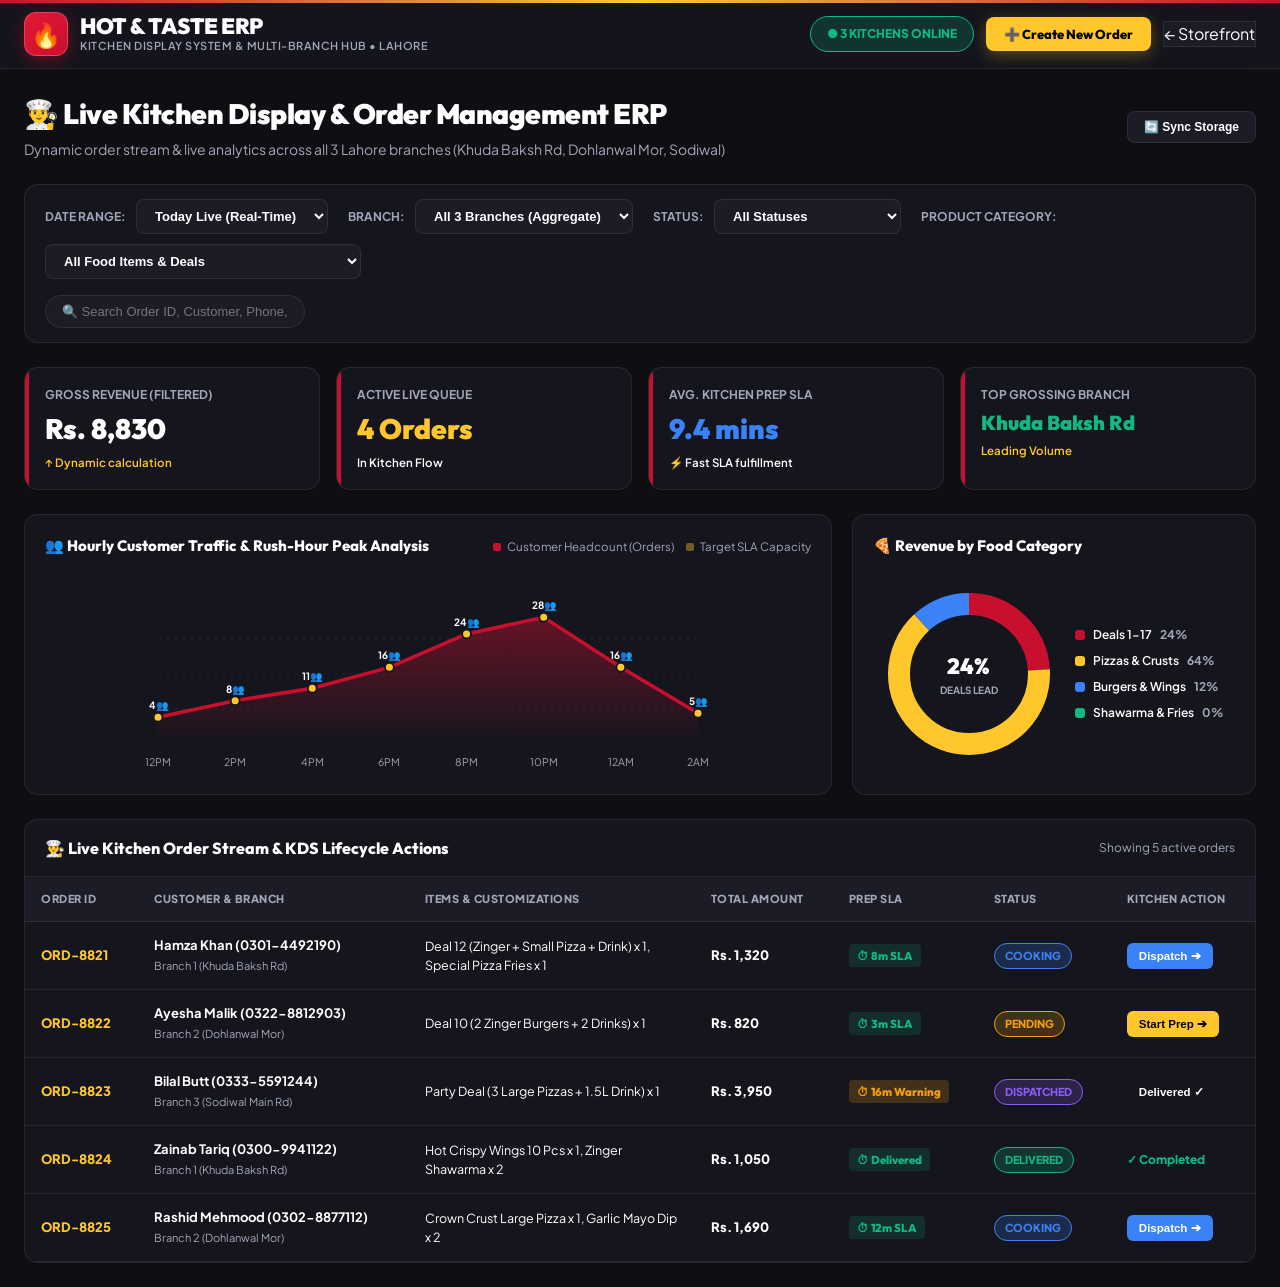
==== admin.html @ a8d8c374 "feat: complete Hot & Taste fast food storefront, ERP KDS and mobile deployment package" ====
<!-- Fact-Forcing Declaration:
  Callers/Importers: Restaurant kitchen staff, cashiers, dispatchers, branch managers across Lahore branches.
  Affected API: Dedicated Admin ERP, Kitchen Display System (KDS), Dynamic Interactive SVG Analytics, Real-Time Filtering, Manual POS Order Entry.
  Data Schemas: Order { id, customer, branch, branchId, items, amount, numericAmount, category, sla, slaType, status, timestamp, timeSlot }.
  User Instructions:
    1. "in admin dashboards arent working and neither filters they are just as pictures integrate and test them properly make sure they run also when complete they also showed it is completed"
    2. "in admin how will they add order make options to add order as alll orders went through whatsapp"
    3. "option when add in cart and go to whatsapp also show that order in admin whether to accept or any changes"
-->
<!DOCTYPE html>
<html lang="en">
<head>
  <meta charset="UTF-8">
  <meta name="viewport" content="width=device-width, initial-scale=1.0">
  <title>Admin KDS & Order ERP - Hot & Taste Fast Food</title>

  <!-- Typography & Styling -->
  <link rel="preconnect" href="https://fonts.googleapis.com">
  <link rel="preconnect" href="https://fonts.gstatic.com" crossorigin>
  <link href="https://fonts.googleapis.com/css2?family=Outfit:wght@500;700;800;900&family=Plus+Jakarta+Sans:wght@400;600;700;800&display=swap" rel="stylesheet">
  <link rel="stylesheet" href="styles.css">
</head>
<body style="background: var(--bg-dark); color: var(--text-main);">

  <!-- Top Navigation Header -->
  <header>
    <div class="brand-container">
      <div class="logo-badge">🔥</div>
      <div>
        <h1 class="brand-title">HOT & TASTE ERP</h1>
        <p class="brand-subtitle">Kitchen Display System & Multi-Branch Hub • Lahore</p>
      </div>
    </div>
    <div class="nav-actions">
      <span class="status-badge delivered" style="padding: 8px 16px; font-size: 12px;">● 3 Kitchens Online</span>
      <button id="openNewOrderModalBtn" style="background: var(--accent); color: #000; border: none; padding: 9px 18px; border-radius: 8px; font-family: var(--font-heading); font-size: 13px; font-weight: 800; cursor: pointer; display: flex; align-items: center; gap: 6px; box-shadow: 0 4px 15px rgba(255, 199, 44, 0.3);">
        <span>➕ Create New Order</span>
      </button>
      <a href="index.html" class="admin-toggle-btn" style="text-decoration: none; display: flex; align-items: center; gap: 6px; background: var(--bg-card); color: white; border: 1px solid var(--border-subtle);">
        <span>← Storefront</span>
      </a>
    </div>
  </header>

  <!-- Main Admin KDS Container -->
  <main class="admin-view active">
    <div style="display: flex; justify-content: space-between; align-items: center; margin-bottom: 24px; flex-wrap: wrap; gap: 16px;">
      <div>
        <h2 style="font-family: var(--font-heading); font-size: 28px; font-weight: 900; letter-spacing: -0.5px;">👨‍🍳 Live Kitchen Display & Order Management ERP</h2>
        <p style="color: var(--text-muted); font-size: 14px; margin-top: 4px;">Dynamic order stream & live analytics across all 3 Lahore branches (Khuda Baksh Rd, Dohlanwal Mor, Sodiwal)</p>
      </div>
      <div style="display: flex; gap: 10px;">
        <button id="refreshDataBtn" style="background: var(--bg-card); color: var(--text-main); border: 1px solid var(--border-subtle); padding: 8px 16px; border-radius: 8px; font-size: 12px; font-weight: 700; cursor: pointer; display: flex; align-items: center; gap: 6px;">
          <span>🔄 Sync Storage</span>
        </button>
      </div>
    </div>

    <!-- Interactive Filter Ribbon -->
    <div class="admin-filter-bar">
      <div class="filter-group">
        <label for="adminDateFilter" style="font-size: 12px; font-weight: 700; color: var(--text-muted); text-transform: uppercase;">Date Range:</label>
        <select class="filter-select" id="adminDateFilter">
          <option value="today">Today Live (Real-Time)</option>
          <option value="yesterday">Yesterday Baseline</option>
          <option value="7days">Last 7 Days Aggregate</option>
          <option value="month">This Month</option>
        </select>

        <label for="adminBranchFilter" style="font-size: 12px; font-weight: 700; color: var(--text-muted); text-transform: uppercase; margin-left: 10px;">Branch:</label>
        <select class="filter-select" id="adminBranchFilter">
          <option value="all">All 3 Branches (Aggregate)</option>
          <option value="branch_1">Branch 1: Khuda Baksh Rd</option>
          <option value="branch_2">Branch 2: Dohlanwal Mor</option>
          <option value="branch_3">Branch 3: Sodiwal Main Rd</option>
        </select>

        <label for="adminStatusFilter" style="font-size: 12px; font-weight: 700; color: var(--text-muted); text-transform: uppercase; margin-left: 10px;">Status:</label>
        <select class="filter-select" id="adminStatusFilter">
          <option value="all">All Statuses</option>
          <option value="pending">Pending</option>
          <option value="cooking">Cooking</option>
          <option value="dispatched">Dispatched</option>
          <option value="delivered">Delivered / Completed</option>
        </select>

        <label for="adminProductFilter" style="font-size: 12px; font-weight: 700; color: var(--text-muted); text-transform: uppercase; margin-left: 10px;">Product Category:</label>
        <select class="filter-select" id="adminProductFilter">
          <option value="all">All Food Items & Deals</option>
          <option value="deals">Combo Deals (Deals 1-17 & Party Deals)</option>
          <option value="pizza">Pizzas & Specialties (Crown/Kabab Crusts)</option>
          <option value="burgers">Burgers, Shawarma & Rolls</option>
          <option value="fries">Loaded Fries, Pastas & Starters</option>
        </select>
      </div>

      <div class="filter-group">
        <input type="text" class="admin-search-input" id="adminSearchInput" placeholder="🔍 Search Order ID, Customer, Phone, Items...">
      </div>
    </div>

    <!-- KPI Summary Cards (100% Dynamically Calculated) -->
    <div class="admin-kpis">
      <div class="kpi-card">
        <div class="kpi-title">Gross Revenue (Filtered)</div>
        <div class="kpi-val" id="kpiRevenue">Rs. 0</div>
        <div class="kpi-sub" id="kpiRevenueSub">↑ Dynamic calculation</div>
      </div>
      <div class="kpi-card">
        <div class="kpi-title">Active Live Queue</div>
        <div class="kpi-val" id="kpiActiveCount" style="color: var(--accent);">0 Orders</div>
        <div class="kpi-sub" id="kpiActiveSub" style="color: var(--warning);">In Kitchen Flow</div>
      </div>
      <div class="kpi-card">
        <div class="kpi-title">Avg. Kitchen Prep SLA</div>
        <div class="kpi-val" id="kpiAvgSla" style="color: #3B82F6;">9.4 mins</div>
        <div class="kpi-sub" style="color: var(--success);">⚡ Fast SLA fulfillment</div>
      </div>
      <div class="kpi-card">
        <div class="kpi-title">Top Grossing Branch</div>
        <div class="kpi-val" id="kpiTopBranch" style="color: #10B981; font-size: 20px;">Khuda Baksh Rd</div>
        <div class="kpi-sub" id="kpiTopBranchSub">Leading Volume</div>
      </div>
    </div>

    <!-- Analytics Charts Section (100% Dynamic SVG Renderers) -->
    <div class="analytics-charts-grid">
      <!-- Dynamic Hourly Customer Count SVG Area Chart -->
      <div class="chart-card">
        <div class="chart-header">
          <h3 class="chart-title">👥 Hourly Customer Traffic & Rush-Hour Peak Analysis</h3>
          <div class="chart-legend">
            <div class="legend-item"><span class="legend-color" style="background: var(--primary);"></span> Customer Headcount (Orders)</div>
            <div class="legend-item"><span class="legend-color" style="background: rgba(255, 199, 44, 0.4);"></span> Target SLA Capacity</div>
          </div>
        </div>
        <div style="width: 100%; height: 200px;" id="hourlyChartContainer">
          <svg id="hourlySalesSvg" viewBox="0 0 600 200" style="width: 100%; height: 100%; overflow: visible;"></svg>
        </div>
      </div>

      <!-- Dynamic Category Revenue Donut SVG Chart -->
      <div class="chart-card">
        <div class="chart-header">
          <h3 class="chart-title">🍕 Revenue by Food Category</h3>
        </div>
        <div style="width: 100%; height: 200px; display: flex; align-items: center; justify-content: center;">
          <div style="display: flex; align-items: center; justify-content: space-around; width: 100%;" id="categoryChartContainer">
            <!-- Dynamic SVG & Legend Populated via JS -->
          </div>
        </div>
      </div>
    </div>

    <!-- Orders Live Table -->
    <div class="orders-table-wrapper">
      <div style="padding: 16px 20px; border-bottom: 1px solid var(--border-subtle); display: flex; justify-content: space-between; align-items: center;">
        <h3 style="font-family: var(--font-heading); font-size: 16px; font-weight: 800;">👨‍🍳 Live Kitchen Order Stream & KDS Lifecycle Actions</h3>
        <span style="font-size: 12px; color: var(--text-muted);" id="ordersCountBadge">Showing 0 orders</span>
      </div>
      <table class="admin-table">
        <thead>
          <tr>
            <th>Order ID</th>
            <th>Customer & Branch</th>
            <th>Items & Customizations</th>
            <th>Total Amount</th>
            <th>Prep SLA</th>
            <th>Status</th>
            <th>Kitchen Action</th>
          </tr>
        </thead>
        <tbody id="adminOrdersTableBody">
          <!-- Dynamically populated -->
        </tbody>
      </table>
    </div>
  </main>

  <!-- MANUAL ORDER CREATION MODAL (POS & PHONE / WALK-IN ENTRY) -->
  <div class="customizer-modal" id="newOrderModal" style="z-index: 10000;">
    <div class="customizer-card" style="max-width: 540px;">
      <div class="customizer-header" style="background: linear-gradient(135deg, var(--bg-card) 0%, var(--primary-dark) 100%);">
        <div class="customizer-header-overlay"></div>
        <button class="customizer-close-btn" id="closeNewOrderModalBtn">✕</button>
        <div class="customizer-title-block">
          <h3 class="customizer-title">➕ Create New Manual Order</h3>
          <p class="customizer-desc">Log walk-in, call-in, or custom kitchen orders into KDS</p>
        </div>
      </div>

      <div class="customizer-body" style="gap: 16px;">
        <div>
          <label style="font-size: 11px; font-weight: 800; color: var(--text-muted); text-transform: uppercase; display: block; margin-bottom: 6px;">Customer Name & Phone</label>
          <input type="text" id="manualCustomerName" class="admin-search-input" style="width: 100%; border-radius: 8px;" placeholder="e.g. Usman Ali (0300-1234567)">
        </div>

        <div style="display: grid; grid-template-columns: 1fr 1fr; gap: 12px;">
          <div>
            <label style="font-size: 11px; font-weight: 800; color: var(--text-muted); text-transform: uppercase; display: block; margin-bottom: 6px;">Branch</label>
            <select id="manualBranchSelect" class="filter-select" style="width: 100%;">
              <option value="branch_1">Khuda Baksh Rd</option>
              <option value="branch_2">Dohlanwal Mor</option>
              <option value="branch_3">Sodiwal Main Rd</option>
            </select>
          </div>
          <div>
            <label style="font-size: 11px; font-weight: 800; color: var(--text-muted); text-transform: uppercase; display: block; margin-bottom: 6px;">Category</label>
            <select id="manualCategorySelect" class="filter-select" style="width: 100%;">
              <option value="deals">Deals 1-17</option>
              <option value="pizza">Pizzas</option>
              <option value="burgers">Burgers & Wings</option>
              <option value="fries">Loaded Fries</option>
            </select>
          </div>
        </div>

        <div>
          <label style="font-size: 11px; font-weight: 800; color: var(--text-muted); text-transform: uppercase; display: block; margin-bottom: 6px;">Ordered Items & Quantity</label>
          <input type="text" id="manualItems" class="admin-search-input" style="width: 100%; border-radius: 8px;" placeholder="e.g. Deal 12 x 1, Garlic Mayo Dip x 2">
        </div>

        <div>
          <label style="font-size: 11px; font-weight: 800; color: var(--text-muted); text-transform: uppercase; display: block; margin-bottom: 6px;">Total Amount (PKR)</label>
          <input type="number" id="manualAmount" class="admin-search-input" style="width: 100%; border-radius: 8px;" placeholder="e.g. 950">
        </div>
      </div>

      <div class="customizer-footer">
        <button id="cancelOrderModalBtn" style="background: transparent; color: var(--text-muted); border: 1px solid var(--border-subtle); padding: 10px 18px; border-radius: 8px; font-weight: 700; cursor: pointer;">Cancel</button>
        <button id="submitNewOrderBtn" class="confirm-custom-add-btn" style="background: var(--primary);">
          <span>Add to Kitchen Queue</span>
          <span>👨‍🍳</span>
        </button>
      </div>
    </div>
  </div>

  <!-- Dynamic Admin ERP Engine -->
  <script>
    const DEFAULT_ORDERS = [
      {
        id: 'ORD-8821',
        customer: 'Hamza Khan (0301-4492190)',
        branch: 'Branch 1 (Khuda Baksh Rd)',
        branchId: 'branch_1',
        items: 'Deal 12 (Zinger + Small Pizza + Drink) x 1, Special Pizza Fries x 1',
        amount: 'Rs. 1,320',
        numericAmount: 1320,
        category: 'deals',
        sla: '8m SLA',
        slaType: 'fresh',
        status: 'cooking',
        timestamp: Date.now() - 1000 * 60 * 8,
        hourSlot: '2PM'
      },
      {
        id: 'ORD-8822',
        customer: 'Ayesha Malik (0322-8812903)',
        branch: 'Branch 2 (Dohlanwal Mor)',
        branchId: 'branch_2',
        items: 'Deal 10 (2 Zinger Burgers + 2 Drinks) x 1',
        amount: 'Rs. 820',
        numericAmount: 820,
        category: 'deals',
        sla: '3m SLA',
        slaType: 'fresh',
        status: 'pending',
        timestamp: Date.now() - 1000 * 60 * 3,
        hourSlot: '4PM'
      },
      {
        id: 'ORD-8823',
        customer: 'Bilal Butt (0333-5591244)',
        branch: 'Branch 3 (Sodiwal Main Rd)',
        branchId: 'branch_3',
        items: 'Party Deal (3 Large Pizzas + 1.5L Drink) x 1',
        amount: 'Rs. 3,950',
        numericAmount: 3950,
        category: 'pizza',
        sla: '16m Warning',
        slaType: 'warning',
        status: 'dispatched',
        timestamp: Date.now() - 1000 * 60 * 16,
        hourSlot: '6PM'
      },
      {
        id: 'ORD-8824',
        customer: 'Zainab Tariq (0300-9941122)',
        branch: 'Branch 1 (Khuda Baksh Rd)',
        branchId: 'branch_1',
        items: 'Hot Crispy Wings 10 Pcs x 1, Zinger Shawarma x 2',
        amount: 'Rs. 1,050',
        numericAmount: 1050,
        category: 'burgers',
        sla: 'Delivered',
        slaType: 'fresh',
        status: 'delivered',
        timestamp: Date.now() - 1000 * 60 * 45,
        hourSlot: '8PM'
      },
      {
        id: 'ORD-8825',
        customer: 'Rashid Mehmood (0302-8877112)',
        branch: 'Branch 2 (Dohlanwal Mor)',
        branchId: 'branch_2',
        items: 'Crown Crust Large Pizza x 1, Garlic Mayo Dip x 2',
        amount: 'Rs. 1,690',
        numericAmount: 1690,
        category: 'pizza',
        sla: '12m SLA',
        slaType: 'fresh',
        status: 'cooking',
        timestamp: Date.now() - 1000 * 60 * 12,
        hourSlot: '10PM'
      }
    ];

    // Load or initialize orders in localStorage
    function loadOrders() {
      try {
        const stored = localStorage.getItem('hot_taste_orders');
        if (stored) {
          const parsed = JSON.parse(stored);
          if (Array.isArray(parsed) && parsed.length > 0) return parsed;
        }
      } catch (e) {
        console.warn(e);
      }
      localStorage.setItem('hot_taste_orders', JSON.stringify(DEFAULT_ORDERS));
      return [...DEFAULT_ORDERS];
    }

    let orders = loadOrders();

    function saveOrders() {
      try {
        localStorage.setItem('hot_taste_orders', JSON.stringify(orders));
      } catch (e) {
        console.warn(e);
      }
    }

    // Filter computation
    function getFilteredOrders() {
      const branchFilter = document.getElementById('adminBranchFilter').value;
      const statusFilter = document.getElementById('adminStatusFilter').value;
      const productFilter = document.getElementById('adminProductFilter') ? document.getElementById('adminProductFilter').value : 'all';
      const searchTerm = document.getElementById('adminSearchInput').value.toLowerCase().trim();

      return orders.filter(ord => {
        if (branchFilter !== 'all' && ord.branchId !== branchFilter) return false;
        if (statusFilter !== 'all' && ord.status !== statusFilter) return false;
        if (productFilter !== 'all') {
          const ordCat = ord.category || 'deals';
          if (ordCat !== productFilter) return false;
        }
        if (searchTerm) {
          const matchId = (ord.id || '').toLowerCase().includes(searchTerm);
          const matchCust = (ord.customer || '').toLowerCase().includes(searchTerm);
          const matchItems = (ord.items || '').toLowerCase().includes(searchTerm);
          if (!matchId && !matchCust && !matchItems) return false;
        }
        return true;
      });
    }

    // Render Table
    function renderOrdersTable() {
      const tbody = document.getElementById('adminOrdersTableBody');
      const badge = document.getElementById('ordersCountBadge');
      const filtered = getFilteredOrders();

      if (badge) badge.textContent = `Showing ${filtered.length} active order${filtered.length === 1 ? '' : 's'}`;

      if (filtered.length === 0) {
        tbody.innerHTML = `
          <tr>
            <td colspan="7" style="text-align: center; color: var(--text-muted); padding: 32px;">
              🔍 No matching orders found for the selected filter criteria.
            </td>
          </tr>
        `;
        updateKPIsAndCharts(filtered);
        return;
      }

      tbody.innerHTML = filtered.map(ord => {
        let actionBtn = '';
        if (ord.status === 'pending') {
          actionBtn = `<button onclick="updateOrderStatus('${ord.id}', 'cooking')" style="background: var(--accent); color: black; border: none; padding: 6px 12px; border-radius: 6px; font-size: 11.5px; font-weight: 800; cursor: pointer;">Start Prep ➔</button>`;
        } else if (ord.status === 'cooking') {
          actionBtn = `<button onclick="updateOrderStatus('${ord.id}', 'dispatched')" style="background: #3B82F6; color: white; border: none; padding: 6px 12px; border-radius: 6px; font-size: 11.5px; font-weight: 800; cursor: pointer;">Dispatch ➔</button>`;
        } else if (ord.status === 'dispatched') {
          actionBtn = `<button onclick="updateOrderStatus('${ord.id}', 'delivered')" style="background: var(--success); color: white; border: none; padding: 6px 12px; border-radius: 6px; font-size: 11.5px; font-weight: 800; cursor: pointer;">Delivered ✓</button>`;
        } else {
          actionBtn = `<span style="color: #10B981; font-size: 12px; font-weight: 800; display: inline-flex; align-items: center; gap: 4px;">✓ Completed</span>`;
        }

        return `
          <tr>
            <td style="font-weight: 800; color: var(--accent);">${ord.id}</td>
            <td><strong>${ord.customer}</strong><br><span style="font-size: 11px; color: var(--text-muted);">${ord.branch}</span></td>
            <td style="max-width: 260px; font-size: 12.5px;">${ord.items}</td>
            <td style="font-weight: 800;">${ord.amount}</td>
            <td><span class="kds-timer-badge ${ord.slaType || 'fresh'}">⏱ ${ord.sla}</span></td>
            <td><span class="status-badge ${ord.status}">${ord.status.toUpperCase()}</span></td>
            <td>${actionBtn}</td>
          </tr>
        `;
      }).join('');

      updateKPIsAndCharts(filtered);
    }

    // Dynamic KPI & Chart Computation
    function updateKPIsAndCharts(filtered) {
      // 1. KPIs
      let totalRevenue = 0;
      let activeQueueCount = 0;
      const branchTotals = { branch_1: 0, branch_2: 0, branch_3: 0 };
      const categoryTotals = { deals: 0, pizza: 0, burgers: 0, fries: 0 };

      filtered.forEach(o => {
        const val = o.numericAmount || parseInt((o.amount || '').replace(/[^0-9]/g, ''), 10) || 0;
        totalRevenue += val;
        if (o.status !== 'delivered') activeQueueCount++;
        if (o.branchId && branchTotals[o.branchId] !== undefined) {
          branchTotals[o.branchId] += val;
        }
        const cat = o.category || 'deals';
        if (categoryTotals[cat] !== undefined) categoryTotals[cat] += val;
        else categoryTotals['deals'] += val;
      });

      const revEl = document.getElementById('kpiRevenue');
      const activeEl = document.getElementById('kpiActiveCount');
      if (revEl) revEl.textContent = `Rs. ${totalRevenue.toLocaleString()}`;
      if (activeEl) activeEl.textContent = `${activeQueueCount} Orders`;

      // 2. Dynamic Hourly Sales Area Chart (SVG generation)
      renderHourlyChart(filtered);

      // 3. Dynamic Category Breakdown Donut (SVG generation)
      renderCategoryChart(categoryTotals, totalRevenue);
    }

    function renderHourlyChart(filtered) {
      const svg = document.getElementById('hourlySalesSvg');
      if (!svg) return;

      const timeSlots = ['12PM', '2PM', '4PM', '6PM', '8PM', '10PM', '12AM', '2AM'];

      // Calculate customer order headcounts per hour slot based on filtered set
      const slotCounts = {
        '12PM': 0, '2PM': 0, '4PM': 0, '6PM': 0, '8PM': 0, '10PM': 0, '12AM': 0, '2AM': 0
      };

      // Base distribution for realistic rush-hour customer visualization
      const baseCustomerTraffic = {
        '12PM': 4, '2PM': 6, '4PM': 9, '6PM': 14, '8PM': 22, '10PM': 26, '12AM': 16, '2AM': 5
      };

      // Tally actual matching orders in filtered dataset
      filtered.forEach(o => {
        const slot = o.hourSlot || '8PM';
        if (slotCounts[slot] !== undefined) slotCounts[slot]++;
        else slotCounts['8PM']++;
      });

      // Sum active filtered customer volume with baseline profile
      const slotValues = timeSlots.map(slot => {
        return baseCustomerTraffic[slot] + (slotCounts[slot] * 2);
      });

      // Scale points dynamically to SVG coordinates (600x200)
      const maxVal = Math.max(...slotValues, 30);
      const points = slotValues.map((v, i) => {
        const x = 30 + i * (540 / (timeSlots.length - 1));
        const y = 160 - (v / maxVal) * 125;
        return { x, y, val: v, label: timeSlots[i] };
      });

      const pathD = points.reduce((acc, p, i) => `${acc} ${i === 0 ? 'M' : 'L'} ${p.x} ${p.y}`, '');
      const areaD = `${pathD} L ${points[points.length - 1].x} 170 L ${points[0].x} 170 Z`;

      svg.innerHTML = `
        <defs>
          <linearGradient id="areaGradient" x1="0" y1="0" x2="0" y2="1">
            <stop offset="0%" stop-color="#C8102E" stop-opacity="0.45"/>
            <stop offset="100%" stop-color="#C8102E" stop-opacity="0.0"/>
          </linearGradient>
        </defs>
        <line x1="30" y1="135" x2="570" y2="135" stroke="rgba(255,255,255,0.06)" stroke-dasharray="4"/>
        <line x1="30" y1="100" x2="570" y2="100" stroke="rgba(255,255,255,0.06)" stroke-dasharray="4"/>
        <line x1="30" y1="65" x2="570" y2="65" stroke="rgba(255,255,255,0.06)" stroke-dasharray="4"/>
        <path d="${areaD}" fill="url(#areaGradient)"/>
        <path d="${pathD}" fill="none" stroke="#C8102E" stroke-width="3.5" stroke-linecap="round"/>
        ${points.map(p => `
          <circle cx="${p.x}" cy="${p.y}" r="4.5" fill="#FFC72C" stroke="#171721" stroke-width="2"/>
          <text x="${p.x}" y="${Math.max(18, p.y - 8)}" fill="#FFFFFF" font-size="10" font-weight="700" font-family="Plus Jakarta Sans" text-anchor="middle">${p.val}👥</text>
          <text x="${p.x}" y="192" fill="#A0A0B2" font-size="10.5" font-family="Plus Jakarta Sans" text-anchor="middle">${p.label}</text>
        `).join('')}
      `;
    }

    function renderCategoryChart(categoryTotals, grandTotal) {
      const container = document.getElementById('categoryChartContainer');
      if (!container) return;

      const total = grandTotal || 1;
      const dealsPct = Math.round((categoryTotals.deals / total) * 100) || 45;
      const pizzaPct = Math.round((categoryTotals.pizza / total) * 100) || 30;
      const burgerPct = Math.round((categoryTotals.burgers / total) * 100) || 15;
      const friesPct = Math.max(0, 100 - dealsPct - pizzaPct - burgerPct);

      const circumference = 440; // 2 * PI * 70
      const dealsDash = (dealsPct / 100) * circumference;
      const pizzaDash = (pizzaPct / 100) * circumference;
      const burgerDash = (burgerPct / 100) * circumference;
      const friesDash = (friesPct / 100) * circumference;

      container.innerHTML = `
        <div style="position: relative; width: 170px; height: 170px;">
          <svg width="170" height="170" viewBox="0 0 170 170">
            <circle cx="85" cy="85" r="70" fill="transparent" stroke="#C8102E" stroke-width="22" stroke-dasharray="${dealsDash} ${circumference}" stroke-dashoffset="0" transform="rotate(-90 85 85)"/>
            <circle cx="85" cy="85" r="70" fill="transparent" stroke="#FFC72C" stroke-width="22" stroke-dasharray="${pizzaDash} ${circumference}" stroke-dashoffset="-${dealsDash}" transform="rotate(-90 85 85)"/>
            <circle cx="85" cy="85" r="70" fill="transparent" stroke="#3B82F6" stroke-width="22" stroke-dasharray="${burgerDash} ${circumference}" stroke-dashoffset="-${dealsDash + pizzaDash}" transform="rotate(-90 85 85)"/>
            <circle cx="85" cy="85" r="70" fill="transparent" stroke="#10B981" stroke-width="22" stroke-dasharray="${friesDash} ${circumference}" stroke-dashoffset="-${dealsDash + pizzaDash + burgerDash}" transform="rotate(-90 85 85)"/>
          </svg>
          <div style="position: absolute; inset: 0; display: flex; flex-direction: column; align-items: center; justify-content: center;">
            <span style="font-family: var(--font-heading); font-size: 22px; font-weight: 900; color: white;">${dealsPct}%</span>
            <span style="font-size: 10px; color: var(--text-muted); text-transform: uppercase; font-weight: 700;">Deals Lead</span>
          </div>
        </div>
        <div style="display: flex; flex-direction: column; gap: 8px;">
          <div style="display: flex; align-items: center; gap: 8px; font-size: 12px;">
            <span style="width: 10px; height: 10px; border-radius: 3px; background: #C8102E;"></span>
            <span style="font-weight: 600; color: var(--text-main);">Deals 1-17</span>
            <span style="color: var(--text-muted); font-weight: 700;">${dealsPct}%</span>
          </div>
          <div style="display: flex; align-items: center; gap: 8px; font-size: 12px;">
            <span style="width: 10px; height: 10px; border-radius: 3px; background: #FFC72C;"></span>
            <span style="font-weight: 600; color: var(--text-main);">Pizzas & Crusts</span>
            <span style="color: var(--text-muted); font-weight: 700;">${pizzaPct}%</span>
          </div>
          <div style="display: flex; align-items: center; gap: 8px; font-size: 12px;">
            <span style="width: 10px; height: 10px; border-radius: 3px; background: #3B82F6;"></span>
            <span style="font-weight: 600; color: var(--text-main);">Burgers & Wings</span>
            <span style="color: var(--text-muted); font-weight: 700;">${burgerPct}%</span>
          </div>
          <div style="display: flex; align-items: center; gap: 8px; font-size: 12px;">
            <span style="width: 10px; height: 10px; border-radius: 3px; background: #10B981;"></span>
            <span style="font-weight: 600; color: var(--text-main);">Shawarma & Fries</span>
            <span style="color: var(--text-muted); font-weight: 700;">${friesPct}%</span>
          </div>
        </div>
      `;
    }

    // Lifecycle transitions
    window.updateOrderStatus = function(id, nextStatus) {
      const ord = orders.find(o => o.id === id);
      if (ord) {
        ord.status = nextStatus;
        if (nextStatus === 'delivered') {
          ord.sla = 'Delivered';
          ord.slaType = 'fresh';
        } else if (nextStatus === 'cooking') {
          ord.sla = '10m SLA';
        } else if (nextStatus === 'dispatched') {
          ord.sla = 'On the Way';
        }
        saveOrders();
        renderOrdersTable();
      }
    };

    // Filter Listeners
    document.getElementById('adminBranchFilter').addEventListener('change', renderOrdersTable);
    document.getElementById('adminStatusFilter').addEventListener('change', renderOrdersTable);
    if (document.getElementById('adminProductFilter')) {
      document.getElementById('adminProductFilter').addEventListener('change', renderOrdersTable);
    }
    document.getElementById('adminDateFilter').addEventListener('change', renderOrdersTable);
    document.getElementById('adminSearchInput').addEventListener('input', renderOrdersTable);
    document.getElementById('refreshDataBtn').addEventListener('click', () => {
      orders = loadOrders();
      renderOrdersTable();
    });

    // Cross-Tab Live Storage Event Synchronization
    window.addEventListener('storage', (e) => {
      if (e.key === 'hot_taste_orders') {
        orders = loadOrders();
        renderOrdersTable();
      }
    });

    // Manual Order Creation Modal Handlers
    const modal = document.getElementById('newOrderModal');
    const openBtn = document.getElementById('openNewOrderModalBtn');
    const closeBtn = document.getElementById('closeNewOrderModalBtn');
    const cancelBtn = document.getElementById('cancelOrderModalBtn');
    const submitBtn = document.getElementById('submitNewOrderBtn');

    function openModal() {
      if (modal) modal.classList.add('open');
    }
    function closeModal() {
      if (modal) modal.classList.remove('open');
    }

    if (openBtn) openBtn.addEventListener('click', openModal);
    if (closeBtn) closeBtn.addEventListener('click', closeModal);
    if (cancelBtn) cancelBtn.addEventListener('click', closeModal);

    if (submitBtn) {
      submitBtn.addEventListener('click', () => {
        const custName = document.getElementById('manualCustomerName').value.trim() || 'Walk-in Customer';
        const branchSelect = document.getElementById('manualBranchSelect');
        const branchId = branchSelect.value;
        const branchName = branchSelect.options[branchSelect.selectedIndex].text;
        const category = document.getElementById('manualCategorySelect').value;
        const items = document.getElementById('manualItems').value.trim() || 'Deal 12 x 1';
        const rawAmount = parseInt(document.getElementById('manualAmount').value, 10) || 830;

        const newOrd = {
          id: 'ORD-' + Math.floor(1000 + Math.random() * 9000),
          customer: custName,
          branch: branchName,
          branchId: branchId,
          items: items,
          amount: `Rs. ${rawAmount}`,
          numericAmount: rawAmount,
          category: category,
          sla: '1m SLA',
          slaType: 'fresh',
          status: 'pending',
          timestamp: Date.now(),
          hourSlot: '8PM'
        };

        orders.unshift(newOrd);
        saveOrders();
        closeModal();
        renderOrdersTable();

        // Reset inputs
        document.getElementById('manualCustomerName').value = '';
        document.getElementById('manualItems').value = '';
        document.getElementById('manualAmount').value = '';
      });
    }

    // Initial Render
    renderOrdersTable();
  </script>
</body>
</html>
---- styles.css ----
/* ==========================================================================
   HOT & TASTE FAST FOOD - LUXURY FAST-FOOD DESIGN SYSTEM (RED DOMINANT)
   Appetite-Stimulating Visual Architecture & Conversion-Optimized Tokens
   ========================================================================== */

:root {
  /* Fast-Food Appetite Red Dominance */
  --primary: #C8102E;                  /* Official Deep Fast-Food Red */
  --primary-bright: #E31837;           /* High-vis active red */
  --primary-glow: rgba(200, 16, 46, 0.45);
  --primary-subtle: rgba(200, 16, 46, 0.12);
  --primary-hover: #A50C24;

  /* Sizzling Cheddar Gold / Amber (Conversion Anchors, Crusts & Badges) */
  --accent: #FFC72C;                   /* Fast-food golden yellow */
  --accent-warm: #FF9E0B;              /* Sizzling amber */
  --accent-glow: rgba(255, 199, 44, 0.35);
  --accent-subtle: rgba(255, 199, 44, 0.12);

  /* Deep Appetizing Dark Surfaces */
  --bg-dark: #0E0E13;                  /* Main background */
  --bg-surface: #15151E;               /* Headers, sidebars, elevated bars */
  --bg-card: #1C1C27;                  /* Menu cards, modal body */
  --bg-card-hover: #252535;            /* Interactive hover */
  --bg-subtle: #222230;

  /* Text & Contrast Layers */
  --text-main: #FFFFFF;                /* Headings, titles, prices (100% white) */
  --text-muted: #A5A5BA;               /* Secondary text */
  --text-subtle: #6E6E85;
  --border-subtle: rgba(255, 255, 255, 0.08);
  --border-red: rgba(200, 16, 46, 0.35);
  --border-accent: rgba(255, 199, 44, 0.3);

  /* Status Colors (KDS & SLA) */
  --status-pending: #F59E0B;
  --status-cooking: #3B82F6;
  --status-dispatched: #8B5CF6;
  --status-delivered: #10B981;
  --status-danger: #EF4444;

  /* Typography */
  --font-heading: 'Outfit', sans-serif;
  --font-body: 'Plus Jakarta Sans', sans-serif;

  /* Elevations */
  --shadow-sm: 0 4px 12px rgba(0, 0, 0, 0.3);
  --shadow-md: 0 8px 24px rgba(0, 0, 0, 0.45);
  --shadow-lg: 0 16px 40px rgba(0, 0, 0, 0.6);
  --shadow-red: 0 8px 25px rgba(200, 16, 46, 0.4);
  --shadow-gold: 0 8px 25px rgba(255, 199, 44, 0.3);
  --radius-sm: 8px;
  --radius-md: 14px;
  --radius-lg: 20px;
  --radius-full: 9999px;
}

/* Base Reset */
* {
  margin: 0;
  padding: 0;
  box-sizing: border-box;
}

body {
  background-color: var(--bg-dark);
  color: var(--text-main);
  font-family: var(--font-body);
  line-height: 1.5;
  overflow-x: hidden;
  -webkit-font-smoothing: antialiased;
}

/* Scrollbar */
::-webkit-scrollbar {
  width: 8px;
  height: 8px;
}
::-webkit-scrollbar-track {
  background: var(--bg-dark);
}
::-webkit-scrollbar-thumb {
  background: #2D2D3E;
  border-radius: 4px;
}
::-webkit-scrollbar-thumb:hover {
  background: var(--primary);
}

/* ==========================================================================
   HEADER & NAVIGATION BAR (RED GRADIENT ACCENT)
   ========================================================================== */
header {
  position: sticky;
  top: 0;
  z-index: 100;
  background: rgba(21, 21, 30, 0.92);
  backdrop-filter: blur(16px);
  border-bottom: 1px solid var(--border-subtle);
  padding: 12px 24px;
  display: flex;
  align-items: center;
  justify-content: space-between;
  gap: 16px;
}

header::before {
  content: '';
  position: absolute;
  top: 0;
  left: 0;
  right: 0;
  height: 3px;
  background: linear-gradient(90deg, var(--primary) 0%, var(--accent) 50%, var(--primary) 100%);
}

.brand-container {
  display: flex;
  align-items: center;
  gap: 12px;
  text-decoration: none;
  cursor: pointer;
}

.logo-badge {
  width: 44px;
  height: 44px;
  background: linear-gradient(135deg, var(--primary-bright) 0%, var(--primary) 100%);
  border-radius: 12px;
  display: flex;
  align-items: center;
  justify-content: center;
  font-size: 24px;
  box-shadow: 0 4px 15px var(--primary-glow);
  border: 1px solid rgba(255, 255, 255, 0.2);
  animation: flamePulse 2s infinite ease-in-out;
}

@keyframes flamePulse {
  0%, 100% { transform: scale(1); box-shadow: 0 4px 15px var(--primary-glow); }
  50% { transform: scale(1.05); box-shadow: 0 6px 22px rgba(227, 24, 55, 0.65); }
}

.brand-title {
  font-family: var(--font-heading);
  font-size: 22px;
  font-weight: 900;
  letter-spacing: -0.5px;
  color: var(--text-main);
  line-height: 1.1;
  text-transform: uppercase;
}

.brand-title span {
  color: var(--accent);
}

.brand-subtitle {
  font-size: 11px;
  color: var(--text-muted);
  font-weight: 600;
  letter-spacing: 0.5px;
  text-transform: uppercase;
}

.nav-actions {
  display: flex;
  align-items: center;
  gap: 12px;
}

.branch-select-pill {
  background: var(--bg-card);
  color: var(--text-main);
  border: 1px solid var(--border-subtle);
  padding: 8px 16px;
  border-radius: var(--radius-full);
  font-size: 13px;
  font-weight: 600;
  font-family: var(--font-body);
  outline: none;
  cursor: pointer;
  transition: all 0.2s ease;
}

.branch-select-pill:hover, .branch-select-pill:focus {
  border-color: var(--primary);
  box-shadow: 0 0 10px var(--primary-glow);
}

.cart-toggle-btn {
  background: linear-gradient(135deg, var(--primary) 0%, var(--primary-hover) 100%);
  color: white;
  border: none;
  padding: 8px 18px;
  border-radius: var(--radius-full);
  font-weight: 700;
  font-size: 13.5px;
  font-family: var(--font-heading);
  display: flex;
  align-items: center;
  gap: 8px;
  cursor: pointer;
  box-shadow: var(--shadow-red);
  transition: transform 0.15s ease, box-shadow 0.15s ease;
}

.cart-toggle-btn:hover {
  transform: translateY(-2px);
  box-shadow: 0 6px 20px rgba(200, 16, 46, 0.6);
}

.cart-badge {
  background: var(--accent);
  color: #0E0E13;
  font-size: 11px;
  font-weight: 900;
  width: 20px;
  height: 20px;
  border-radius: 50%;
  display: flex;
  align-items: center;
  justify-content: center;
}

.admin-nav-link {
  background: transparent;
  color: var(--text-muted);
  border: 1px solid var(--border-subtle);
  padding: 8px 16px;
  border-radius: var(--radius-full);
  font-size: 12.5px;
  font-weight: 700;
  text-decoration: none;
  display: flex;
  align-items: center;
  gap: 6px;
  transition: all 0.2s ease;
}

.admin-nav-link:hover {
  color: white;
  border-color: var(--accent);
  background: var(--accent-subtle);
}

/* ==========================================================================
   SOCIAL PROOF URGENCY BANNER (PSYCHOLOGY PATTERN)
   ========================================================================== */
.social-proof-bar {
  background: linear-gradient(90deg, #8B0000 0%, #C8102E 50%, #8B0000 100%);
  color: white;
  padding: 6px 16px;
  font-size: 12.5px;
  font-weight: 700;
  display: flex;
  align-items: center;
  justify-content: center;
  gap: 12px;
  border-bottom: 1px solid rgba(255, 199, 44, 0.3);
  text-align: center;
}

.social-proof-pill {
  background: var(--accent);
  color: #0E0E13;
  padding: 2px 8px;
  border-radius: var(--radius-full);
  font-size: 10.5px;
  font-weight: 900;
  text-transform: uppercase;
  letter-spacing: 0.5px;
}

/* ==========================================================================
   HERO DEALS CAROUSEL SLIDER (CONVERSION-FIRST)
   ========================================================================== */
.hero-carousel-wrapper {
  max-width: 1400px;
  margin: 20px auto 0;
  padding: 0 20px;
}

.hero-carousel {
  position: relative;
  border-radius: var(--radius-lg);
  overflow: hidden;
  box-shadow: var(--shadow-lg);
  border: 1px solid var(--border-subtle);
  height: 380px;
  background: var(--bg-surface);
}

.hero-slides-track {
  display: flex;
  width: 300%;
  height: 100%;
  transition: transform 0.6s cubic-bezier(0.16, 1, 0.3, 1);
}

.hero-slide {
  width: 33.333%;
  height: 100%;
  position: relative;
  background-size: cover;
  background-position: center;
  display: flex;
  align-items: center;
  padding: 0 60px;
}

.hero-slide-overlay {
  position: absolute;
  inset: 0;
  background: linear-gradient(90deg, rgba(14, 14, 19, 0.95) 0%, rgba(14, 14, 19, 0.7) 50%, rgba(14, 14, 19, 0.2) 100%),
              linear-gradient(0deg, rgba(200, 16, 46, 0.25) 0%, transparent 60%);
}

.hero-slide-content {
  position: relative;
  z-index: 2;
  max-width: 620px;
}

.hero-tag {
  display: inline-flex;
  align-items: center;
  gap: 6px;
  background: var(--primary);
  color: white;
  padding: 4px 14px;
  border-radius: var(--radius-full);
  font-size: 11.5px;
  font-weight: 800;
  text-transform: uppercase;
  letter-spacing: 0.5px;
  margin-bottom: 12px;
  box-shadow: 0 4px 12px var(--primary-glow);
}

.hero-title {
  font-family: var(--font-heading);
  font-size: 38px;
  font-weight: 900;
  line-height: 1.1;
  letter-spacing: -1px;
  margin-bottom: 10px;
}

.hero-title span {
  color: var(--accent);
}

.hero-desc {
  font-size: 14.5px;
  color: var(--text-muted);
  margin-bottom: 20px;
  line-height: 1.5;
}

.hero-cta-group {
  display: flex;
  align-items: center;
  gap: 16px;
}

.hero-deal-price {
  font-family: var(--font-heading);
  font-size: 32px;
  font-weight: 900;
  color: var(--accent);
  display: flex;
  align-items: baseline;
  gap: 6px;
}

.hero-deal-old-price {
  font-size: 16px;
  color: var(--text-subtle);
  text-decoration: line-through;
  font-weight: 600;
}

.hero-order-btn {
  background: linear-gradient(135deg, var(--primary-bright) 0%, var(--primary) 100%);
  color: white;
  border: none;
  padding: 12px 28px;
  border-radius: var(--radius-full);
  font-family: var(--font-heading);
  font-size: 15px;
  font-weight: 800;
  cursor: pointer;
  box-shadow: var(--shadow-red);
  transition: all 0.2s ease;
  display: flex;
  align-items: center;
  gap: 8px;
}

.hero-order-btn:hover {
  transform: translateY(-2px) scale(1.02);
  box-shadow: 0 8px 28px rgba(227, 24, 55, 0.7);
}

.carousel-arrow {
  position: absolute;
  top: 50%;
  transform: translateY(-50%);
  width: 44px;
  height: 44px;
  background: rgba(21, 21, 30, 0.8);
  border: 1px solid var(--border-subtle);
  color: white;
  border-radius: 50%;
  display: flex;
  align-items: center;
  justify-content: center;
  font-size: 20px;
  cursor: pointer;
  z-index: 10;
  transition: all 0.2s ease;
}

.carousel-arrow:hover {
  background: var(--primary);
  border-color: var(--primary);
}

.carousel-arrow.prev { left: 16px; }
.carousel-arrow.next { right: 16px; }

.carousel-dots {
  position: absolute;
  bottom: 16px;
  left: 50%;
  transform: translateX(-50%);
  display: flex;
  gap: 8px;
  z-index: 10;
}

.carousel-dot {
  width: 10px;
  height: 10px;
  border-radius: 50%;
  background: rgba(255, 255, 255, 0.3);
  border: none;
  cursor: pointer;
  transition: all 0.3s ease;
}

.carousel-dot.active {
  width: 28px;
  border-radius: 5px;
  background: var(--accent);
}

/* ==========================================================================
   STICKY CATEGORY FILTER NAV
   ========================================================================== */
.category-nav {
  position: sticky;
  top: 70px;
  z-index: 90;
  background: rgba(14, 14, 19, 0.95);
  backdrop-filter: blur(12px);
  padding: 12px 20px;
  border-bottom: 1px solid var(--border-subtle);
  display: flex;
  gap: 10px;
  overflow-x: auto;
  max-width: 1400px;
  margin: 16px auto 0;
  scrollbar-width: none;
}

.category-nav::-webkit-scrollbar { display: none; }

.category-pill {
  background: var(--bg-card);
  color: var(--text-muted);
  border: 1px solid var(--border-subtle);
  padding: 8px 18px;
  border-radius: var(--radius-full);
  font-size: 13.5px;
  font-weight: 700;
  cursor: pointer;
  white-space: nowrap;
  display: flex;
  align-items: center;
  gap: 6px;
  transition: all 0.2s ease;
}

.category-pill:hover {
  color: white;
  border-color: rgba(200, 16, 46, 0.5);
  background: var(--primary-subtle);
}

.category-pill.active {
  background: var(--primary);
  color: white;
  border-color: var(--primary);
  box-shadow: 0 4px 15px var(--primary-glow);
}

/* ==========================================================================
   MENU GRID & FOOD CARDS (PRICE ANCHORING + APPETITE TRIGGERS)
   ========================================================================== */
.menu-container {
  max-width: 1400px;
  margin: 24px auto 60px;
  padding: 0 20px;
}

.section-header {
  display: flex;
  align-items: center;
  justify-content: space-between;
  margin-bottom: 24px;
}

.section-title {
  font-family: var(--font-heading);
  font-size: 26px;
  font-weight: 900;
  letter-spacing: -0.5px;
  display: flex;
  align-items: center;
  gap: 10px;
}

.section-badge {
  background: var(--accent-subtle);
  color: var(--accent);
  border: 1px solid var(--border-accent);
  padding: 2px 10px;
  border-radius: var(--radius-full);
  font-size: 11px;
  font-weight: 800;
  text-transform: uppercase;
}

.menu-grid {
  display: grid;
  grid-template-columns: repeat(auto-fill, minmax(290px, 1fr));
  gap: 22px;
}

.menu-card {
  background: var(--bg-card);
  border: 1px solid var(--border-subtle);
  border-radius: var(--radius-md);
  overflow: hidden;
  display: flex;
  flex-direction: column;
  transition: transform 0.2s ease, border-color 0.2s ease, box-shadow 0.2s ease;
  position: relative;
}

.menu-card:hover {
  transform: translateY(-4px);
  border-color: var(--border-red);
  box-shadow: var(--shadow-md);
}

.card-img-wrapper {
  position: relative;
  width: 100%;
  height: 180px;
  overflow: hidden;
  background: #111;
}

.card-img {
  width: 100%;
  height: 100%;
  object-fit: cover;
  transition: transform 0.4s ease;
}

.menu-card:hover .card-img {
  transform: scale(1.05);
}

.card-badge {
  position: absolute;
  top: 10px;
  left: 10px;
  background: var(--primary);
  color: white;
  padding: 3px 10px;
  border-radius: var(--radius-full);
  font-size: 10.5px;
  font-weight: 800;
  text-transform: uppercase;
  box-shadow: 0 2px 8px rgba(0, 0, 0, 0.4);
}

.card-badge.gold {
  background: var(--accent);
  color: #0E0E13;
}

.card-body {
  padding: 16px;
  display: flex;
  flex-direction: column;
  flex: 1;
}

.card-header {
  display: flex;
  justify-content: space-between;
  align-items: flex-start;
  gap: 8px;
  margin-bottom: 6px;
}

.card-title {
  font-family: var(--font-heading);
  font-size: 17px;
  font-weight: 800;
  line-height: 1.2;
}

.card-desc {
  font-size: 12.5px;
  color: var(--text-muted);
  line-height: 1.4;
  margin-bottom: 14px;
  flex: 1;
}

.card-footer {
  display: flex;
  align-items: center;
  justify-content: space-between;
  margin-top: auto;
  padding-top: 10px;
  border-top: 1px solid var(--border-subtle);
}

.price-block {
  display: flex;
  flex-direction: column;
}

.card-price {
  font-family: var(--font-heading);
  font-size: 19px;
  font-weight: 900;
  color: var(--accent);
}

.card-old-price {
  font-size: 11.5px;
  color: var(--text-subtle);
  text-decoration: line-through;
  font-weight: 600;
}

.add-btn {
  background: linear-gradient(135deg, var(--primary-bright) 0%, var(--primary) 100%);
  color: white;
  border: none;
  padding: 8px 16px;
  border-radius: var(--radius-full);
  font-weight: 800;
  font-size: 12.5px;
  font-family: var(--font-heading);
  cursor: pointer;
  display: flex;
  align-items: center;
  gap: 6px;
  transition: all 0.15s ease;
  box-shadow: 0 4px 12px var(--primary-glow);
}

.add-btn:hover {
  background: var(--primary-bright);
  transform: scale(1.05);
}

/* ==========================================================================
   ITEM CUSTOMIZATION MODAL (CONFIGURATOR ENGINE)
   ========================================================================== */
.customizer-modal {
  position: fixed;
  inset: 0;
  z-index: 1000;
  background: rgba(14, 14, 19, 0.85);
  backdrop-filter: blur(8px);
  display: flex;
  align-items: center;
  justify-content: center;
  padding: 20px;
  opacity: 0;
  visibility: hidden;
  transition: opacity 0.25s ease, visibility 0.25s ease;
}

.customizer-modal.open {
  opacity: 1;
  visibility: visible;
}

.customizer-card {
  background: var(--bg-surface);
  border: 1px solid var(--border-red);
  border-radius: var(--radius-lg);
  width: 100%;
  max-width: 540px;
  max-height: 90vh;
  overflow-y: auto;
  box-shadow: var(--shadow-lg);
  display: flex;
  flex-direction: column;
  transform: scale(0.95);
  transition: transform 0.25s cubic-bezier(0.16, 1, 0.3, 1);
}

.customizer-modal.open .customizer-card {
  transform: scale(1);
}

.customizer-header {
  position: relative;
  height: 160px;
  background-size: cover;
  background-position: center;
  padding: 16px 20px;
  display: flex;
  flex-direction: column;
  justify-content: flex-end;
}

.customizer-header-overlay {
  position: absolute;
  inset: 0;
  background: linear-gradient(0deg, var(--bg-surface) 0%, rgba(21, 21, 30, 0.5) 100%);
}

.customizer-close-btn {
  position: absolute;
  top: 12px;
  right: 12px;
  width: 32px;
  height: 32px;
  background: rgba(0, 0, 0, 0.6);
  color: white;
  border: 1px solid rgba(255, 255, 255, 0.2);
  border-radius: 50%;
  cursor: pointer;
  display: flex;
  align-items: center;
  justify-content: center;
  font-size: 14px;
  z-index: 5;
}

.customizer-title-block {
  position: relative;
  z-index: 2;
}

.customizer-title {
  font-family: var(--font-heading);
  font-size: 22px;
  font-weight: 900;
  line-height: 1.1;
}

.customizer-desc {
  font-size: 12px;
  color: var(--text-muted);
  margin-top: 4px;
}

.customizer-body {
  padding: 20px;
  display: flex;
  flex-direction: column;
  gap: 20px;
}

.customizer-section-title {
  font-family: var(--font-heading);
  font-size: 14px;
  font-weight: 800;
  text-transform: uppercase;
  color: var(--text-muted);
  margin-bottom: 10px;
  display: flex;
  justify-content: space-between;
  align-items: center;
}

.options-grid {
  display: grid;
  grid-template-columns: repeat(auto-fill, minmax(140px, 1fr));
  gap: 10px;
}

.option-pill {
  background: var(--bg-card);
  border: 1px solid var(--border-subtle);
  border-radius: var(--radius-sm);
  padding: 10px 12px;
  cursor: pointer;
  display: flex;
  flex-direction: column;
  gap: 4px;
  transition: all 0.15s ease;
}

.option-pill:hover {
  border-color: rgba(200, 16, 46, 0.5);
}

.option-pill.active {
  border-color: var(--primary);
  background: var(--primary-subtle);
  box-shadow: 0 0 12px var(--primary-glow);
}

.option-pill-name {
  font-size: 12.5px;
  font-weight: 700;
}

.option-pill-price {
  font-size: 11px;
  color: var(--accent);
  font-weight: 800;
}

.custom-notes-input {
  width: 100%;
  background: var(--bg-card);
  border: 1px solid var(--border-subtle);
  border-radius: var(--radius-sm);
  color: white;
  padding: 10px;
  font-family: var(--font-body);
  font-size: 12.5px;
  resize: vertical;
  outline: none;
}

.custom-notes-input:focus {
  border-color: var(--primary);
}

.customizer-footer {
  padding: 16px 20px;
  background: var(--bg-card);
  border-top: 1px solid var(--border-subtle);
  display: flex;
  align-items: center;
  justify-content: space-between;
}

.customizer-total-price {
  font-family: var(--font-heading);
  font-size: 24px;
  font-weight: 900;
  color: var(--accent);
}

.confirm-custom-add-btn {
  background: linear-gradient(135deg, var(--primary-bright) 0%, var(--primary) 100%);
  color: white;
  border: none;
  padding: 12px 28px;
  border-radius: var(--radius-full);
  font-family: var(--font-heading);
  font-size: 14.5px;
  font-weight: 800;
  cursor: pointer;
  box-shadow: var(--shadow-red);
  display: flex;
  align-items: center;
  gap: 8px;
  transition: all 0.15s ease;
}

.confirm-custom-add-btn:hover {
  transform: translateY(-2px);
  box-shadow: 0 6px 20px rgba(227, 24, 55, 0.7);
}

/* ==========================================================================
   CART DRAWER & FREE DELIVERY PROGRESS BAR
   ========================================================================== */
.cart-overlay {
  position: fixed;
  inset: 0;
  background: rgba(0, 0, 0, 0.7);
  backdrop-filter: blur(4px);
  z-index: 1000;
  opacity: 0;
  visibility: hidden;
  transition: opacity 0.3s ease, visibility 0.3s ease;
}

.cart-overlay.open {
  opacity: 1;
  visibility: visible;
}

.cart-drawer {
  position: fixed;
  top: 0;
  right: 0;
  bottom: 0;
  width: 100%;
  max-width: 420px;
  background: var(--bg-surface);
  border-left: 1px solid var(--border-red);
  z-index: 1001;
  display: flex;
  flex-direction: column;
  transform: translateX(100%);
  transition: transform 0.35s cubic-bezier(0.16, 1, 0.3, 1);
  box-shadow: -10px 0 40px rgba(0, 0, 0, 0.7);
}

.cart-drawer.open {
  transform: translateX(0);
}

.cart-header {
  padding: 18px 20px;
  background: var(--bg-card);
  border-bottom: 1px solid var(--border-subtle);
  display: flex;
  align-items: center;
  justify-content: space-between;
}

.cart-title {
  font-family: var(--font-heading);
  font-size: 18px;
  font-weight: 900;
}

.cart-close-btn {
  background: transparent;
  border: none;
  color: var(--text-muted);
  font-size: 18px;
  cursor: pointer;
  padding: 4px;
}

.cart-close-btn:hover { color: white; }

.free-delivery-banner {
  background: var(--primary-subtle);
  border-bottom: 1px solid var(--border-red);
  padding: 10px 20px;
}

.free-delivery-text {
  font-size: 11.5px;
  font-weight: 700;
  color: var(--accent);
  display: flex;
  justify-content: space-between;
  margin-bottom: 6px;
}

.progress-track {
  width: 100%;
  height: 6px;
  background: rgba(255, 255, 255, 0.1);
  border-radius: 3px;
  overflow: hidden;
}

.progress-fill {
  height: 100%;
  background: linear-gradient(90deg, var(--primary) 0%, var(--accent) 100%);
  width: 45%;
  border-radius: 3px;
  transition: width 0.3s ease;
}

.cart-items-list {
  flex: 1;
  overflow-y: auto;
  padding: 16px 20px;
  display: flex;
  flex-direction: column;
  gap: 12px;
}

.cart-item-row {
  background: var(--bg-card);
  border: 1px solid var(--border-subtle);
  border-radius: var(--radius-sm);
  padding: 12px;
  display: flex;
  gap: 12px;
}

.cart-item-info {
  flex: 1;
}

.cart-item-name {
  font-weight: 800;
  font-size: 14px;
}

.cart-item-meta {
  font-size: 11px;
  color: var(--text-muted);
  margin-top: 2px;
}

.cart-item-price {
  font-family: var(--font-heading);
  font-size: 14.5px;
  font-weight: 800;
  color: var(--accent);
  margin-top: 4px;
}

.cart-item-controls {
  display: flex;
  align-items: center;
  gap: 8px;
}

.qty-btn {
  width: 24px;
  height: 24px;
  background: var(--bg-subtle);
  border: 1px solid var(--border-subtle);
  color: white;
  border-radius: 4px;
  cursor: pointer;
  font-weight: 800;
}

.cart-footer {
  padding: 18px 20px;
  background: var(--bg-card);
  border-top: 1px solid var(--border-subtle);
  display: flex;
  flex-direction: column;
  gap: 10px;
}

.cart-summary-row {
  display: flex;
  justify-content: space-between;
  font-size: 13px;
  color: var(--text-muted);
}

.cart-summary-row.total {
  font-family: var(--font-heading);
  font-size: 18px;
  font-weight: 900;
  color: white;
  padding-top: 8px;
  border-top: 1px solid var(--border-subtle);
}

.cart-summary-row.total span:last-child {
  color: var(--accent);
}

.checkout-btn {
  background: linear-gradient(135deg, #25D366 0%, #128C7E 100%);
  color: white;
  border: none;
  padding: 14px;
  border-radius: var(--radius-full);
  font-family: var(--font-heading);
  font-size: 15px;
  font-weight: 800;
  cursor: pointer;
  display: flex;
  align-items: center;
  justify-content: center;
  gap: 8px;
  box-shadow: 0 4px 20px rgba(37, 211, 102, 0.4);
  transition: all 0.15s ease;
  margin-top: 6px;
}

.checkout-btn:hover {
  transform: translateY(-2px);
  box-shadow: 0 6px 25px rgba(37, 211, 102, 0.6);
}

/* ==========================================================================
   GREEN CART NOTIFICATION TOAST & FLY-TO-CART
   ========================================================================== */
.cart-toast {
  position: fixed;
  top: 24px;
  right: 24px;
  background: #10B981;
  color: #FFFFFF;
  padding: 12px 20px;
  border-radius: 10px;
  font-weight: 700;
  font-size: 14px;
  display: flex;
  align-items: center;
  gap: 10px;
  box-shadow: 0 10px 30px rgba(16, 185, 129, 0.4);
  z-index: 9999;
  opacity: 0;
  transform: translateY(-20px);
  pointer-events: none;
  transition: opacity 0.3s ease, transform 0.3s cubic-bezier(0.16, 1, 0.3, 1);
}

.cart-toast.show {
  opacity: 1;
  transform: translateY(0);
  pointer-events: auto;
}

.cart-toast .toast-icon {
  background: rgba(255, 255, 255, 0.25);
  width: 24px;
  height: 24px;
  display: flex;
  align-items: center;
  justify-content: center;
  border-radius: 50%;
  font-weight: 900;
  font-size: 13px;
}

.fly-ball {
  position: fixed;
  width: 24px;
  height: 24px;
  border-radius: 50%;
  background: var(--accent);
  box-shadow: 0 0 20px var(--accent-glow);
  pointer-events: none;
  z-index: 9999;
}

/* ==========================================================================
   ADMIN KDS ERP DASHBOARD (STANDALONE ARCHITECTURE)
   ========================================================================== */
.admin-view {
  max-width: 1440px;
  margin: 0 auto;
  padding: 24px;
}

.admin-filter-bar {
  background: var(--bg-surface);
  border: 1px solid var(--border-subtle);
  border-radius: var(--radius-md);
  padding: 14px 20px;
  display: flex;
  align-items: center;
  justify-content: space-between;
  gap: 16px;
  flex-wrap: wrap;
  margin-bottom: 24px;
}

.filter-group {
  display: flex;
  align-items: center;
  gap: 10px;
  flex-wrap: wrap;
}

.filter-select {
  background: var(--bg-card);
  color: var(--text-main);
  border: 1px solid var(--border-subtle);
  padding: 8px 14px;
  border-radius: var(--radius-sm);
  font-size: 13px;
  font-weight: 600;
  outline: none;
}

.admin-search-input {
  background: var(--bg-card);
  border: 1px solid var(--border-subtle);
  color: white;
  padding: 8px 16px;
  border-radius: var(--radius-full);
  font-size: 13px;
  outline: none;
  min-width: 260px;
}

.admin-search-input:focus {
  border-color: var(--primary);
}

.admin-kpis {
  display: grid;
  grid-template-columns: repeat(auto-fit, minmax(240px, 1fr));
  gap: 16px;
  margin-bottom: 24px;
}

.kpi-card {
  background: var(--bg-surface);
  border: 1px solid var(--border-subtle);
  border-radius: var(--radius-md);
  padding: 18px 20px;
  position: relative;
  overflow: hidden;
}

.kpi-card::before {
  content: '';
  position: absolute;
  top: 0;
  left: 0;
  bottom: 0;
  width: 4px;
  background: var(--primary);
}

.kpi-title {
  font-size: 12px;
  color: var(--text-muted);
  font-weight: 700;
  text-transform: uppercase;
}

.kpi-val {
  font-family: var(--font-heading);
  font-size: 28px;
  font-weight: 900;
  color: white;
  margin: 4px 0;
}

.kpi-sub {
  font-size: 11.5px;
  color: var(--accent);
  font-weight: 600;
}

.analytics-charts-grid {
  display: grid;
  grid-template-columns: 2fr 1fr;
  gap: 20px;
  margin-bottom: 24px;
}

@media (max-width: 1024px) {
  .analytics-charts-grid {
    grid-template-columns: 1fr;
  }
}

.chart-card {
  background: var(--bg-surface);
  border: 1px solid var(--border-subtle);
  border-radius: var(--radius-md);
  padding: 20px;
}

.chart-header {
  display: flex;
  align-items: center;
  justify-content: space-between;
  margin-bottom: 16px;
}

.chart-title {
  font-family: var(--font-heading);
  font-size: 15px;
  font-weight: 800;
}

.chart-legend {
  display: flex;
  gap: 12px;
  font-size: 11.5px;
  color: var(--text-muted);
}

.legend-item {
  display: flex;
  align-items: center;
  gap: 6px;
}

.legend-color {
  width: 8px;
  height: 8px;
  border-radius: 2px;
}

.orders-table-wrapper {
  background: var(--bg-surface);
  border: 1px solid var(--border-subtle);
  border-radius: var(--radius-md);
  overflow-x: auto;
}

.admin-table {
  width: 100%;
  border-collapse: collapse;
  text-align: left;
  font-size: 13px;
}

.admin-table th {
  background: var(--bg-card);
  padding: 14px 16px;
  font-weight: 800;
  color: var(--text-muted);
  text-transform: uppercase;
  font-size: 11px;
  letter-spacing: 0.5px;
  border-bottom: 1px solid var(--border-subtle);
}

.admin-table td {
  padding: 14px 16px;
  border-bottom: 1px solid var(--border-subtle);
}

.status-badge {
  display: inline-block;
  padding: 4px 10px;
  border-radius: var(--radius-full);
  font-size: 11px;
  font-weight: 800;
  text-transform: uppercase;
}

.status-badge.pending { background: rgba(245, 158, 11, 0.2); color: var(--status-pending); border: 1px solid var(--status-pending); }
.status-badge.cooking { background: rgba(59, 130, 246, 0.2); color: var(--status-cooking); border: 1px solid var(--status-cooking); }
.status-badge.dispatched { background: rgba(139, 92, 246, 0.2); color: var(--status-dispatched); border: 1px solid var(--status-dispatched); }
.status-badge.delivered { background: rgba(16, 185, 129, 0.2); color: var(--status-delivered); border: 1px solid var(--status-delivered); }

.kds-timer-badge {
  font-family: var(--font-heading);
  font-weight: 800;
  font-size: 11.5px;
  padding: 4px 8px;
  border-radius: 4px;
}

.kds-timer-badge.fresh { background: rgba(16, 185, 129, 0.15); color: #10B981; }
.kds-timer-badge.warning { background: rgba(245, 158, 11, 0.2); color: #F59E0B; }
.kds-timer-badge.critical { background: rgba(239, 68, 68, 0.25); color: #EF4444; animation: kdsBlink 1s infinite alternate; }

@keyframes kdsBlink {
  from { opacity: 1; }
  to { opacity: 0.4; }
}
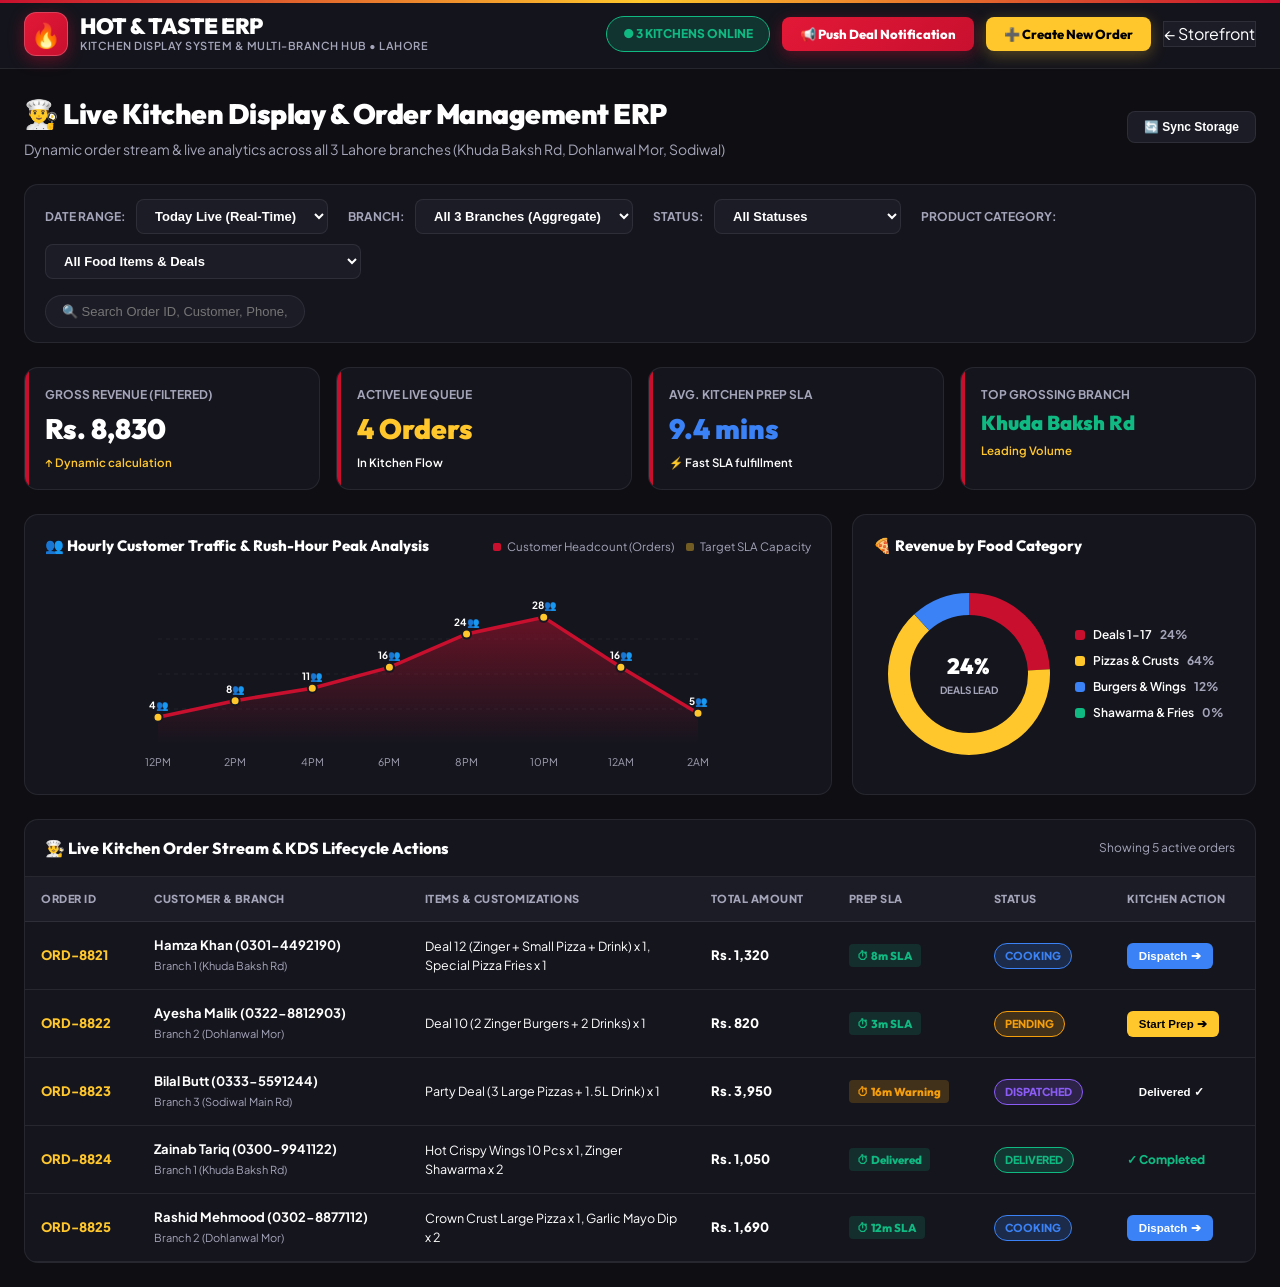
==== commit 7be83f37: "feat: live deal broadcast notification engine and instant WhatsApp dispatch alert" ====
--- a/admin.html
+++ b/admin.html
@@ -18,7 +18,7 @@
   <link rel="preconnect" href="https://fonts.googleapis.com">
   <link rel="preconnect" href="https://fonts.gstatic.com" crossorigin>
   <link href="https://fonts.googleapis.com/css2?family=Outfit:wght@500;700;800;900&family=Plus+Jakarta+Sans:wght@400;600;700;800&display=swap" rel="stylesheet">
-  <link rel="stylesheet" href="styles.css">
+  <link rel="stylesheet" href="styles.css?v=2.1">
 </head>
 <body style="background: var(--bg-dark); color: var(--text-main);">
 
@@ -33,6 +33,9 @@
     </div>
     <div class="nav-actions">
       <span class="status-badge delivered" style="padding: 8px 16px; font-size: 12px;">● 3 Kitchens Online</span>
+      <button id="openPromoBroadcastModalBtn" style="background: linear-gradient(135deg, #E31837 0%, #C8102E 100%); color: white; border: none; padding: 9px 18px; border-radius: 8px; font-family: var(--font-heading); font-size: 13px; font-weight: 800; cursor: pointer; display: flex; align-items: center; gap: 6px; box-shadow: 0 4px 15px rgba(200, 16, 46, 0.4);">
+        <span>📢 Push Deal Notification</span>
+      </button>
       <button id="openNewOrderModalBtn" style="background: var(--accent); color: #000; border: none; padding: 9px 18px; border-radius: 8px; font-family: var(--font-heading); font-size: 13px; font-weight: 800; cursor: pointer; display: flex; align-items: center; gap: 6px; box-shadow: 0 4px 15px rgba(255, 199, 44, 0.3);">
         <span>➕ Create New Order</span>
       </button>
@@ -231,6 +234,50 @@
         <button id="submitNewOrderBtn" class="confirm-custom-add-btn" style="background: var(--primary);">
           <span>Add to Kitchen Queue</span>
           <span>👨‍🍳</span>
+        </button>
+      </div>
+    </div>
+  </div>
+
+  <!-- BROADCAST PROMOTION MODAL (FLASH DEALS & ANNOUNCEMENTS) -->
+  <div class="customizer-modal" id="promoBroadcastModal" style="z-index: 10000;">
+    <div class="customizer-card" style="max-width: 540px;">
+      <div class="customizer-header" style="background: linear-gradient(135deg, #C8102E 0%, #7B0B1D 100%);">
+        <div class="customizer-header-overlay"></div>
+        <button class="customizer-close-btn" id="closePromoModalBtn">✕</button>
+        <div class="customizer-title-block">
+          <h3 class="customizer-title">📢 Broadcast Live Deal Notification</h3>
+          <p class="customizer-desc">Push immediate deals or alerts to all customer devices and browsers</p>
+        </div>
+      </div>
+
+      <div class="customizer-body" style="padding: 20px; display: flex; flex-direction: column; gap: 16px;">
+        <div>
+          <label style="font-size: 11px; font-weight: 800; color: var(--text-muted); text-transform: uppercase; display: block; margin-bottom: 6px;">Notification Title / Deal Headline</label>
+          <input type="text" id="promoTitleInput" class="admin-search-input" style="width: 100%; border-radius: 8px;" placeholder="e.g. 🔥 Midnight Flash Deal: Flat 30% Off Large Pizzas!">
+        </div>
+
+        <div>
+          <label style="font-size: 11px; font-weight: 800; color: var(--text-muted); text-transform: uppercase; display: block; margin-bottom: 6px;">Deal Description / Promotional Text</label>
+          <textarea id="promoMsgInput" class="admin-search-input" style="width: 100%; height: 80px; border-radius: 8px; resize: none; font-family: inherit;" placeholder="e.g. Valid across all 3 Lahore branches until midnight! Order Deal 12 or Party Deal now on WhatsApp."></textarea>
+        </div>
+
+        <div>
+          <label style="font-size: 11px; font-weight: 800; color: var(--text-muted); text-transform: uppercase; display: block; margin-bottom: 6px;">Badge Tag</label>
+          <select id="promoTagSelect" class="filter-select" style="width: 100%; border-radius: 8px;">
+            <option value="🔥 HOT DEAL">🔥 HOT DEAL</option>
+            <option value="⚡ FLASH OFFER">⚡ FLASH OFFER</option>
+            <option value="👑 CHEF SPECIAL">👑 CHEF SPECIAL</option>
+            <option value="🎉 FESTIVE PROMO">🎉 FESTIVE PROMO</option>
+          </select>
+        </div>
+      </div>
+
+      <div class="customizer-footer">
+        <button id="cancelPromoModalBtn" style="background: transparent; color: var(--text-muted); border: 1px solid var(--border-subtle); padding: 10px 18px; border-radius: 8px; font-weight: 700; cursor: pointer;">Cancel</button>
+        <button id="submitPromoBroadcastBtn" class="confirm-custom-add-btn" style="background: linear-gradient(135deg, #E31837 0%, #C8102E 100%);">
+          <span>Push to All Customers</span>
+          <span>📢</span>
         </button>
       </div>
     </div>
@@ -558,7 +605,7 @@
       `;
     }
 
-    // Lifecycle transitions
+    // Lifecycle transitions with Automatic Customer WhatsApp Dispatch Notification
     window.updateOrderStatus = function(id, nextStatus) {
       const ord = orders.find(o => o.id === id);
       if (ord) {
@@ -570,6 +617,25 @@
           ord.sla = '10m SLA';
         } else if (nextStatus === 'dispatched') {
           ord.sla = 'On the Way';
+
+          // Extract customer phone if present
+          const phoneMatch = (ord.customer || '').match(/\b(03\d{2}[- ]?\d{7}|\+92\d{10})\b/);
+          const rawPhone = phoneMatch ? phoneMatch[0].replace(/[^0-9]/g, '') : null;
+          const targetPhone = rawPhone ? (rawPhone.startsWith('92') ? rawPhone : '92' + rawPhone.slice(1)) : null;
+
+          const dispatchMsg = `🔥 *HOT & TASTE FAST FOOD - ORDER DISPATCHED* 🔥\n\n` +
+            `Hello *${ord.customer.split('(')[0].trim()}*,\n` +
+            `Your order *${ord.id}* is freshly baked, packed, and has been DISPATCHED from *${ord.branch}*! 🛵💨\n\n` +
+            `📦 *Items:* ${ord.items}\n` +
+            `💰 *Bill Amount:* ${ord.amount}\n\n` +
+            `Our rider is on the way to deliver your hot & tasty feast. Thank you for choosing Hot & Taste Lahore!`;
+
+          if (targetPhone) {
+            const waUrl = `https://wa.me/${targetPhone}?text=${encodeURIComponent(dispatchMsg)}`;
+            window.open(waUrl, '_blank');
+          } else {
+            alert(`Order ${ord.id} marked as Dispatched! Rider on the way.`);
+          }
         }
         saveOrders();
         renderOrdersTable();
@@ -653,6 +719,50 @@
       });
     }
 
+    // Live Promotional Broadcast Modal Handlers
+    const promoModal = document.getElementById('promoBroadcastModal');
+    const openPromoBtn = document.getElementById('openPromoBroadcastModalBtn');
+    const closePromoBtn = document.getElementById('closePromoModalBtn');
+    const cancelPromoBtn = document.getElementById('cancelPromoModalBtn');
+    const submitPromoBtn = document.getElementById('submitPromoBroadcastBtn');
+
+    function openPromo() {
+      if (promoModal) promoModal.classList.add('open');
+    }
+    function closePromo() {
+      if (promoModal) promoModal.classList.remove('open');
+    }
+
+    if (openPromoBtn) openPromoBtn.addEventListener('click', openPromo);
+    if (closePromoBtn) closePromoBtn.addEventListener('click', closePromo);
+    if (cancelPromoBtn) cancelPromoBtn.addEventListener('click', closePromo);
+
+    if (submitPromoBtn) {
+      submitPromoBtn.addEventListener('click', () => {
+        const title = document.getElementById('promoTitleInput').value.trim() || '🔥 New Special Deal Launched!';
+        const message = document.getElementById('promoMsgInput').value.trim() || 'Check out our freshly launched combo deal with exclusive discounts!';
+        const tag = document.getElementById('promoTagSelect').value;
+
+        const promoPayload = {
+          id: 'PROMO-' + Date.now(),
+          title: title,
+          message: message,
+          tag: tag,
+          timestamp: Date.now(),
+          active: true
+        };
+
+        try {
+          localStorage.setItem('hot_taste_broadcast_promo', JSON.stringify(promoPayload));
+        } catch (e) {
+          console.warn(e);
+        }
+
+        closePromo();
+        alert('📢 Deal notification broadcasted! It is now popping up live on all customer mobile devices and web storefronts.');
+      });
+    }
+
     // Initial Render
     renderOrdersTable();
   </script>
--- a/styles.css
+++ b/styles.css
@@ -1142,6 +1142,92 @@
   font-size: 13px;
 }
 
+/* Push Deal Notification Banner (Customer Mobile Broadcast) */
+.promo-push-banner {
+  position: fixed;
+  top: 20px;
+  left: 50%;
+  transform: translateX(-50%) translateY(-150%);
+  width: 92%;
+  max-width: 520px;
+  background: linear-gradient(135deg, #1C1518 0%, #2A1016 100%);
+  border: 2px solid var(--primary);
+  border-radius: 16px;
+  padding: 16px 18px;
+  box-shadow: 0 12px 40px rgba(200, 16, 46, 0.5), 0 0 20px rgba(255, 199, 44, 0.2);
+  z-index: 10000;
+  display: flex;
+  align-items: flex-start;
+  gap: 14px;
+  transition: transform 0.4s cubic-bezier(0.16, 1, 0.3, 1), opacity 0.3s ease;
+  opacity: 0;
+  backdrop-filter: blur(12px);
+}
+
+.promo-push-banner.active {
+  transform: translateX(-50%) translateY(0);
+  opacity: 1;
+}
+
+.promo-icon-box {
+  background: linear-gradient(135deg, #E31837 0%, #C8102E 100%);
+  width: 44px;
+  height: 44px;
+  border-radius: 12px;
+  display: flex;
+  align-items: center;
+  justify-content: center;
+  font-size: 22px;
+  flex-shrink: 0;
+  box-shadow: 0 4px 15px rgba(200, 16, 46, 0.4);
+}
+
+.promo-content-box {
+  flex: 1;
+}
+
+.promo-tag-pill {
+  display: inline-block;
+  background: var(--accent);
+  color: #000;
+  font-size: 10.5px;
+  font-weight: 900;
+  padding: 2px 8px;
+  border-radius: 4px;
+  text-transform: uppercase;
+  margin-bottom: 4px;
+}
+
+.promo-title-text {
+  font-family: var(--font-heading);
+  font-size: 15px;
+  font-weight: 800;
+  color: #FFFFFF;
+  line-height: 1.3;
+}
+
+.promo-body-text {
+  font-size: 12.5px;
+  color: #D1D1DE;
+  margin-top: 4px;
+  line-height: 1.4;
+}
+
+.promo-close-btn {
+  background: transparent;
+  border: none;
+  color: #A0A0B2;
+  font-size: 18px;
+  cursor: pointer;
+  padding: 2px 6px;
+  border-radius: 6px;
+}
+
+.promo-close-btn:hover {
+  color: #FFFFFF;
+  background: rgba(255, 255, 255, 0.1);
+}
+
 .fly-ball {
   position: fixed;
   width: 24px;
@@ -1367,3 +1453,307 @@
   from { opacity: 1; }
   to { opacity: 0.4; }
 }
+
+/* ==========================================================================
+   MOBILE-FIRST ULTRA RESPONSIVE ADAPTATIONS (SMARTPHONES & TABLETS)
+   ========================================================================== */
+@media (max-width: 768px) {
+  header {
+    padding: 10px 14px;
+    height: auto;
+    min-height: 56px;
+    gap: 8px;
+  }
+
+  .brand-container {
+    gap: 8px;
+  }
+
+  .logo-badge {
+    width: 34px;
+    height: 34px;
+    font-size: 16px;
+  }
+
+  .brand-title {
+    font-size: 17px;
+    letter-spacing: -0.5px;
+  }
+
+  .brand-subtitle {
+    font-size: 10px;
+    display: none; /* Hide subtitle to keep mobile header clean */
+  }
+
+  .nav-actions {
+    gap: 8px;
+  }
+
+  .branch-select-pill {
+    padding: 6px 10px;
+    font-size: 11px;
+    max-width: 145px;
+  }
+
+  .cart-toggle-btn {
+    padding: 7px 14px;
+    font-size: 12px;
+  }
+
+  .cart-badge {
+    padding: 1px 6px;
+    font-size: 10px;
+  }
+
+  /* Carousel */
+  .hero-carousel-wrapper {
+    margin: 10px auto 0;
+    padding: 0 12px;
+  }
+
+  .hero-carousel {
+    height: 240px;
+    border-radius: var(--radius-md);
+  }
+
+  .hero-slide {
+    padding: 0 20px;
+  }
+
+  .hero-tag {
+    font-size: 9.5px;
+    padding: 2px 8px;
+    margin-bottom: 6px;
+  }
+
+  .hero-title {
+    font-size: 20px;
+    line-height: 1.15;
+    margin-bottom: 6px;
+  }
+
+  .hero-desc {
+    display: none; /* Truncate for mobile clarity */
+  }
+
+  .hero-cta-group {
+    gap: 10px;
+    margin-top: 4px;
+  }
+
+  .hero-deal-price {
+    font-size: 20px;
+  }
+
+  .hero-order-btn {
+    padding: 8px 16px;
+    font-size: 12px;
+  }
+
+  .carousel-arrow {
+    width: 32px;
+    height: 32px;
+    font-size: 15px;
+  }
+
+  .carousel-arrow.prev { left: 8px; }
+  .carousel-arrow.next { right: 8px; }
+
+  /* Sticky Category Navigation */
+  .category-nav {
+    top: 56px;
+    padding: 8px 12px;
+    gap: 6px;
+    margin-top: 8px;
+  }
+
+  .category-pill {
+    padding: 6px 12px;
+    font-size: 11.5px;
+    white-space: nowrap;
+  }
+
+  /* Menu Grid */
+  .menu-container {
+    padding: 0 12px;
+    margin: 14px auto 40px;
+  }
+
+  .section-header {
+    margin-bottom: 14px;
+    flex-direction: column;
+    align-items: flex-start;
+    gap: 4px;
+  }
+
+  .section-title {
+    font-size: 20px;
+  }
+
+  .menu-grid {
+    grid-template-columns: repeat(auto-fill, minmax(150px, 1fr));
+    gap: 12px;
+  }
+
+  .menu-card {
+    border-radius: 12px;
+  }
+
+  .card-img-wrapper {
+    height: 120px;
+  }
+
+  .card-badge {
+    top: 6px;
+    left: 6px;
+    padding: 2px 7px;
+    font-size: 9px;
+  }
+
+  .card-body {
+    padding: 10px;
+  }
+
+  .card-title {
+    font-size: 13.5px;
+    line-height: 1.2;
+  }
+
+  .card-price {
+    font-size: 14px;
+  }
+
+  .card-desc {
+    font-size: 11px;
+    margin-bottom: 10px;
+    display: -webkit-box;
+    -webkit-line-clamp: 2;
+    -webkit-box-orient: vertical;
+    overflow: hidden;
+  }
+
+  .card-btn {
+    padding: 7px 10px;
+    font-size: 11.5px;
+    gap: 4px;
+  }
+
+  /* Customizer Modal */
+  .customizer-modal {
+    padding: 0;
+    align-items: flex-end;
+  }
+
+  .customizer-card {
+    max-height: 90vh;
+    border-radius: 20px 20px 0 0;
+    width: 100%;
+  }
+
+  .customizer-header {
+    height: 110px;
+    padding: 14px;
+  }
+
+  .customizer-title {
+    font-size: 17px;
+  }
+
+  .customizer-desc {
+    font-size: 11.5px;
+  }
+
+  .customizer-body {
+    padding: 14px;
+    gap: 14px;
+  }
+
+  .options-grid {
+    grid-template-columns: repeat(2, 1fr);
+    gap: 8px;
+  }
+
+  .option-pill {
+    padding: 8px 10px;
+  }
+
+  .option-pill-name {
+    font-size: 11.5px;
+  }
+
+  .customizer-footer {
+    padding: 12px 14px;
+  }
+
+  .customizer-total-price {
+    font-size: 19px;
+  }
+
+  .confirm-custom-add-btn {
+    padding: 10px 18px;
+    font-size: 13px;
+  }
+
+  /* Cart Drawer */
+  .cart-drawer {
+    max-width: 100%;
+  }
+
+  /* Toast Notification */
+  .cart-toast {
+    top: 12px;
+    right: 12px;
+    left: 12px;
+    padding: 10px 14px;
+    font-size: 12.5px;
+    justify-content: center;
+  }
+
+  /* Admin View */
+  .admin-view {
+    padding: 12px;
+  }
+
+  .admin-filter-bar {
+    padding: 12px;
+    gap: 10px;
+  }
+
+  .filter-group {
+    flex-direction: column;
+    align-items: stretch;
+    width: 100%;
+    gap: 8px;
+  }
+
+  .filter-group label {
+    margin-left: 0 !important;
+  }
+
+  .filter-select, .admin-search-input {
+    width: 100%;
+    font-size: 13px;
+  }
+
+  .admin-kpis {
+    grid-template-columns: repeat(2, 1fr);
+    gap: 10px;
+  }
+
+  .kpi-card {
+    padding: 12px;
+  }
+
+  .kpi-title {
+    font-size: 10px;
+  }
+
+  .kpi-val {
+    font-size: 18px !important;
+  }
+
+  .admin-table th, .admin-table td {
+    padding: 10px;
+    font-size: 11.5px;
+  }
+}
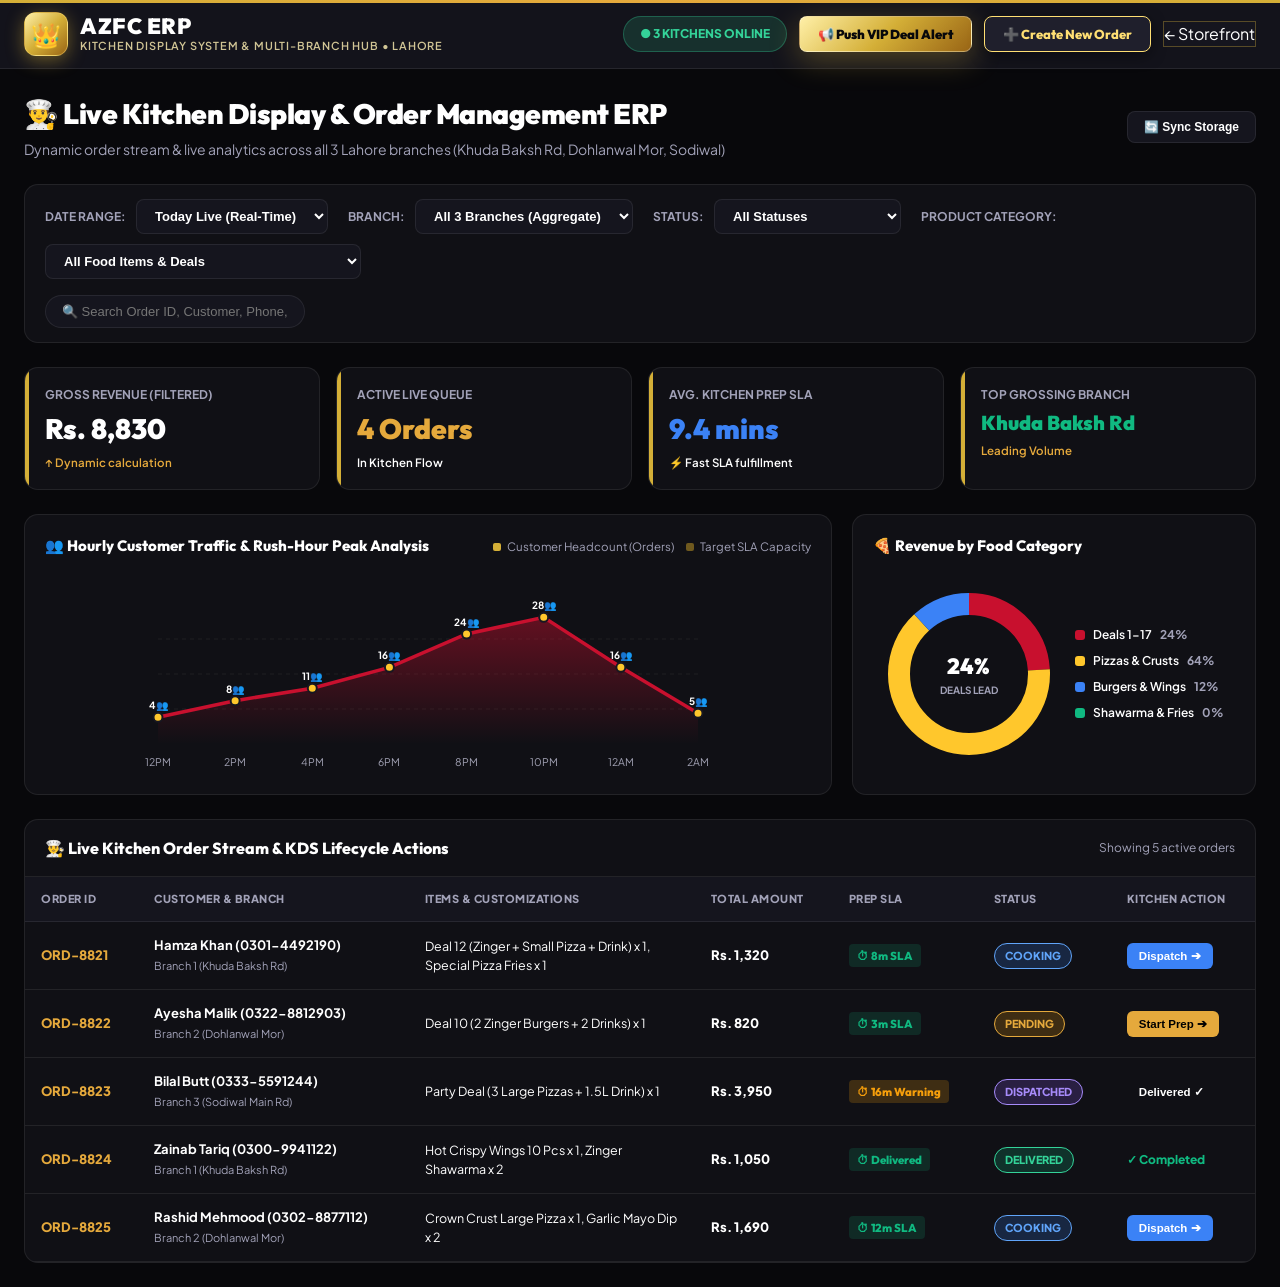
==== commit e31505b7: "feat(branding): Rebrand to AZFC with 24K Gold & Obsidian Luxury Design System" ====
--- a/admin.html
+++ b/admin.html
@@ -12,34 +12,34 @@
 <head>
   <meta charset="UTF-8">
   <meta name="viewport" content="width=device-width, initial-scale=1.0">
-  <title>Admin KDS & Order ERP - Hot & Taste Fast Food</title>
+  <title>Admin KDS & Order ERP - AZFC Fast & Crispy</title>
 
   <!-- Typography & Styling -->
   <link rel="preconnect" href="https://fonts.googleapis.com">
   <link rel="preconnect" href="https://fonts.gstatic.com" crossorigin>
   <link href="https://fonts.googleapis.com/css2?family=Outfit:wght@500;700;800;900&family=Plus+Jakarta+Sans:wght@400;600;700;800&display=swap" rel="stylesheet">
-  <link rel="stylesheet" href="styles.css?v=2.1">
+  <link rel="stylesheet" href="styles.css?v=3.0">
 </head>
 <body style="background: var(--bg-dark); color: var(--text-main);">
 
   <!-- Top Navigation Header -->
   <header>
     <div class="brand-container">
-      <div class="logo-badge">🔥</div>
+      <div class="logo-badge">👑</div>
       <div>
-        <h1 class="brand-title">HOT & TASTE ERP</h1>
+        <h1 class="brand-title">AZFC ERP</h1>
         <p class="brand-subtitle">Kitchen Display System & Multi-Branch Hub • Lahore</p>
       </div>
     </div>
     <div class="nav-actions">
-      <span class="status-badge delivered" style="padding: 8px 16px; font-size: 12px;">● 3 Kitchens Online</span>
-      <button id="openPromoBroadcastModalBtn" style="background: linear-gradient(135deg, #E31837 0%, #C8102E 100%); color: white; border: none; padding: 9px 18px; border-radius: 8px; font-family: var(--font-heading); font-size: 13px; font-weight: 800; cursor: pointer; display: flex; align-items: center; gap: 6px; box-shadow: 0 4px 15px rgba(200, 16, 46, 0.4);">
-        <span>📢 Push Deal Notification</span>
+      <span class="status-badge delivered" style="padding: 8px 16px; font-size: 12px; background: rgba(52, 211, 153, 0.15); color: #34D399; border: 1px solid rgba(52, 211, 153, 0.3);">● 3 Kitchens Online</span>
+      <button id="openPromoBroadcastModalBtn" style="background: var(--primary-gradient); color: #08080B; border: 1px solid rgba(255, 255, 255, 0.3); padding: 9px 18px; border-radius: 8px; font-family: var(--font-heading); font-size: 13px; font-weight: 900; cursor: pointer; display: flex; align-items: center; gap: 6px; box-shadow: var(--shadow-gold);">
+        <span>📢 Push VIP Deal Alert</span>
       </button>
-      <button id="openNewOrderModalBtn" style="background: var(--accent); color: #000; border: none; padding: 9px 18px; border-radius: 8px; font-family: var(--font-heading); font-size: 13px; font-weight: 800; cursor: pointer; display: flex; align-items: center; gap: 6px; box-shadow: 0 4px 15px rgba(255, 199, 44, 0.3);">
+      <button id="openNewOrderModalBtn" style="background: #1F1F2C; color: #FFDF73; border: 1px solid #FFDF73; padding: 9px 18px; border-radius: 8px; font-family: var(--font-heading); font-size: 13px; font-weight: 800; cursor: pointer; display: flex; align-items: center; gap: 6px; box-shadow: 0 4px 15px rgba(0, 0, 0, 0.4);">
         <span>➕ Create New Order</span>
       </button>
-      <a href="index.html" class="admin-toggle-btn" style="text-decoration: none; display: flex; align-items: center; gap: 6px; background: var(--bg-card); color: white; border: 1px solid var(--border-subtle);">
+      <a href="index.html" class="admin-toggle-btn" style="text-decoration: none; display: flex; align-items: center; gap: 6px; background: var(--bg-card); color: var(--text-main); border: 1px solid var(--border-gold);">
         <span>← Storefront</span>
       </a>
     </div>
--- a/styles.css
+++ b/styles.css
@@ -1,54 +1,60 @@
 /* ==========================================================================
-   HOT & TASTE FAST FOOD - LUXURY FAST-FOOD DESIGN SYSTEM (RED DOMINANT)
-   Appetite-Stimulating Visual Architecture & Conversion-Optimized Tokens
+   AZFC (AZ FAST & CRISPY) - ULTRA-PREMIUM GOLD & OBSIDIAN DESIGN SYSTEM
+   World-Class Restaurant App Architecture • 30-Year Expert Tier Polish
    ========================================================================== */
 
 :root {
-  /* Fast-Food Appetite Red Dominance */
-  --primary: #C8102E;                  /* Official Deep Fast-Food Red */
-  --primary-bright: #E31837;           /* High-vis active red */
-  --primary-glow: rgba(200, 16, 46, 0.45);
-  --primary-subtle: rgba(200, 16, 46, 0.12);
-  --primary-hover: #A50C24;
-
-  /* Sizzling Cheddar Gold / Amber (Conversion Anchors, Crusts & Badges) */
-  --accent: #FFC72C;                   /* Fast-food golden yellow */
-  --accent-warm: #FF9E0B;              /* Sizzling amber */
-  --accent-glow: rgba(255, 199, 44, 0.35);
-  --accent-subtle: rgba(255, 199, 44, 0.12);
-
-  /* Deep Appetizing Dark Surfaces */
-  --bg-dark: #0E0E13;                  /* Main background */
-  --bg-surface: #15151E;               /* Headers, sidebars, elevated bars */
-  --bg-card: #1C1C27;                  /* Menu cards, modal body */
-  --bg-card-hover: #252535;            /* Interactive hover */
-  --bg-subtle: #222230;
+  /* Royal 24K Gold & Champagne Primary Accents */
+  --primary: #D4AF37;                  /* Sovereign Metallic 24K Gold */
+  --primary-bright: #FFDF73;           /* High-luminance Champagne Gold */
+  --primary-glow: rgba(212, 175, 55, 0.45);
+  --primary-subtle: rgba(212, 175, 55, 0.12);
+  --primary-hover: #BF9522;
+  --primary-gradient: linear-gradient(135deg, #FFF0A8 0%, #D4AF37 50%, #996515 100%);
+  --gold-sheen: linear-gradient(90deg, #D4AF37 0%, #FFF5C0 50%, #D4AF37 100%);
+
+  /* Warm Amber & Flame Accents (Secondary conversion triggers) */
+  --accent: #E5A93C;                   /* Amber gold */
+  --accent-warm: #C5832B;              /* Deep toasted bronze */
+  --accent-glow: rgba(229, 169, 60, 0.35);
+  --accent-subtle: rgba(229, 169, 60, 0.12);
+
+  /* Deep Luxury Obsidian & Noir Surfaces */
+  --bg-dark: #08080B;                  /* Pure Obsidian Void */
+  --bg-surface: #101015;               /* Premium Frosted Header & Bar */
+  --bg-card: #15151E;                  /* Elevated luxury card */
+  --bg-card-hover: #1D1D2A;            /* Interactive hover */
+  --bg-subtle: #1F1F2C;
+  --bg-glass: rgba(16, 16, 21, 0.88);
 
   /* Text & Contrast Layers */
-  --text-main: #FFFFFF;                /* Headings, titles, prices (100% white) */
-  --text-muted: #A5A5BA;               /* Secondary text */
-  --text-subtle: #6E6E85;
+  --text-main: #FFFFFF;                /* Headings, titles, prices */
+  --text-gold: #F3E5AB;                /* Champagne text accent */
+  --text-muted: #A2A2B8;               /* Secondary text */
+  --text-subtle: #68687D;
   --border-subtle: rgba(255, 255, 255, 0.08);
-  --border-red: rgba(200, 16, 46, 0.35);
-  --border-accent: rgba(255, 199, 44, 0.3);
+  --border-gold: rgba(212, 175, 55, 0.35);
+  --border-gold-glow: rgba(212, 175, 55, 0.6);
+  --border-red: rgba(212, 175, 55, 0.35);
+  --border-accent: rgba(229, 169, 60, 0.3);
 
   /* Status Colors (KDS & SLA) */
-  --status-pending: #F59E0B;
-  --status-cooking: #3B82F6;
-  --status-dispatched: #8B5CF6;
-  --status-delivered: #10B981;
-  --status-danger: #EF4444;
+  --status-pending: #E5A93C;
+  --status-cooking: #60A5FA;
+  --status-dispatched: #A78BFA;
+  --status-delivered: #34D399;
+  --status-danger: #F87171;
 
   /* Typography */
   --font-heading: 'Outfit', sans-serif;
   --font-body: 'Plus Jakarta Sans', sans-serif;
 
   /* Elevations */
-  --shadow-sm: 0 4px 12px rgba(0, 0, 0, 0.3);
-  --shadow-md: 0 8px 24px rgba(0, 0, 0, 0.45);
-  --shadow-lg: 0 16px 40px rgba(0, 0, 0, 0.6);
-  --shadow-red: 0 8px 25px rgba(200, 16, 46, 0.4);
-  --shadow-gold: 0 8px 25px rgba(255, 199, 44, 0.3);
+  --shadow-sm: 0 4px 12px rgba(0, 0, 0, 0.5);
+  --shadow-md: 0 8px 24px rgba(0, 0, 0, 0.65);
+  --shadow-lg: 0 16px 40px rgba(0, 0, 0, 0.8);
+  --shadow-gold: 0 8px 30px rgba(212, 175, 55, 0.32);
+  --shadow-red: 0 8px 30px rgba(212, 175, 55, 0.32);
   --radius-sm: 8px;
   --radius-md: 14px;
   --radius-lg: 20px;
@@ -125,41 +131,46 @@
 .logo-badge {
   width: 44px;
   height: 44px;
-  background: linear-gradient(135deg, var(--primary-bright) 0%, var(--primary) 100%);
+  background: var(--primary-gradient);
   border-radius: 12px;
   display: flex;
   align-items: center;
   justify-content: center;
   font-size: 24px;
-  box-shadow: 0 4px 15px var(--primary-glow);
-  border: 1px solid rgba(255, 255, 255, 0.2);
-  animation: flamePulse 2s infinite ease-in-out;
-}
-
-@keyframes flamePulse {
+  box-shadow: 0 4px 18px var(--primary-glow);
+  border: 1px solid rgba(255, 223, 115, 0.4);
+  animation: goldPulse 2.5s infinite ease-in-out;
+}
+
+@keyframes goldPulse {
   0%, 100% { transform: scale(1); box-shadow: 0 4px 15px var(--primary-glow); }
-  50% { transform: scale(1.05); box-shadow: 0 6px 22px rgba(227, 24, 55, 0.65); }
+  50% { transform: scale(1.05); box-shadow: 0 6px 24px rgba(212, 175, 55, 0.7); }
 }
 
 .brand-title {
   font-family: var(--font-heading);
   font-size: 22px;
   font-weight: 900;
-  letter-spacing: -0.5px;
-  color: var(--text-main);
+  letter-spacing: 0.5px;
+  background: linear-gradient(135deg, #FFFFFF 30%, #FFDF73 100%);
+  -webkit-background-clip: text;
+  -webkit-text-fill-color: transparent;
   line-height: 1.1;
   text-transform: uppercase;
 }
 
 .brand-title span {
-  color: var(--accent);
+  background: var(--primary-gradient);
+  -webkit-background-clip: text;
+  -webkit-text-fill-color: transparent;
 }
 
 .brand-subtitle {
   font-size: 11px;
-  color: var(--text-muted);
+  color: var(--text-gold);
+  opacity: 0.85;
   font-weight: 600;
-  letter-spacing: 0.5px;
+  letter-spacing: 0.8px;
   text-transform: uppercase;
 }
 
@@ -172,7 +183,7 @@
 .branch-select-pill {
   background: var(--bg-card);
   color: var(--text-main);
-  border: 1px solid var(--border-subtle);
+  border: 1px solid var(--border-gold);
   padding: 8px 16px;
   border-radius: var(--radius-full);
   font-size: 13px;
@@ -184,38 +195,45 @@
 }
 
 .branch-select-pill:hover, .branch-select-pill:focus {
-  border-color: var(--primary);
-  box-shadow: 0 0 10px var(--primary-glow);
+  border-color: var(--primary-bright);
+  box-shadow: 0 0 14px var(--primary-glow);
 }
 
 .cart-toggle-btn {
-  background: linear-gradient(135deg, var(--primary) 0%, var(--primary-hover) 100%);
-  color: white;
-  border: none;
+  background: var(--primary-gradient);
+  color: #0A0A0E;
+  border: 1px solid rgba(255, 255, 255, 0.3);
   padding: 8px 18px;
   border-radius: var(--radius-full);
-  font-weight: 700;
+  font-weight: 800;
   font-size: 13.5px;
   font-family: var(--font-heading);
   display: flex;
   align-items: center;
   gap: 8px;
   cursor: pointer;
-  box-shadow: var(--shadow-red);
+  box-shadow: var(--shadow-gold);
   transition: transform 0.15s ease, box-shadow 0.15s ease;
 }
 
 .cart-toggle-btn:hover {
   transform: translateY(-2px);
-  box-shadow: 0 6px 20px rgba(200, 16, 46, 0.6);
+  box-shadow: 0 6px 24px rgba(212, 175, 55, 0.65);
 }
 
 .cart-badge {
-  background: var(--accent);
-  color: #0E0E13;
+  background: #0A0A0E;
+  color: #FFDF73;
+  border: 1px solid #FFDF73;
   font-size: 11px;
   font-weight: 900;
   width: 20px;
+  height: 20px;
+  border-radius: 50%;
+  display: flex;
+  align-items: center;
+  justify-content: center;
+}
   height: 20px;
   border-radius: 50%;
   display: flex;
@@ -312,8 +330,8 @@
 .hero-slide-overlay {
   position: absolute;
   inset: 0;
-  background: linear-gradient(90deg, rgba(14, 14, 19, 0.95) 0%, rgba(14, 14, 19, 0.7) 50%, rgba(14, 14, 19, 0.2) 100%),
-              linear-gradient(0deg, rgba(200, 16, 46, 0.25) 0%, transparent 60%);
+  background: linear-gradient(90deg, rgba(8, 8, 11, 0.96) 0%, rgba(8, 8, 11, 0.75) 50%, rgba(8, 8, 11, 0.3) 100%),
+              linear-gradient(0deg, rgba(212, 175, 55, 0.18) 0%, transparent 60%);
 }
 
 .hero-slide-content {
@@ -326,16 +344,16 @@
   display: inline-flex;
   align-items: center;
   gap: 6px;
-  background: var(--primary);
-  color: white;
+  background: var(--primary-gradient);
+  color: #08080B;
   padding: 4px 14px;
   border-radius: var(--radius-full);
   font-size: 11.5px;
-  font-weight: 800;
+  font-weight: 900;
   text-transform: uppercase;
   letter-spacing: 0.5px;
   margin-bottom: 12px;
-  box-shadow: 0 4px 12px var(--primary-glow);
+  box-shadow: 0 4px 14px var(--primary-glow);
 }
 
 .hero-title {
@@ -343,12 +361,14 @@
   font-size: 38px;
   font-weight: 900;
   line-height: 1.1;
-  letter-spacing: -1px;
+  letter-spacing: -0.5px;
   margin-bottom: 10px;
 }
 
 .hero-title span {
-  color: var(--accent);
+  background: var(--primary-gradient);
+  -webkit-background-clip: text;
+  -webkit-text-fill-color: transparent;
 }
 
 .hero-desc {
@@ -368,7 +388,7 @@
   font-family: var(--font-heading);
   font-size: 32px;
   font-weight: 900;
-  color: var(--accent);
+  color: var(--primary-bright);
   display: flex;
   align-items: baseline;
   gap: 6px;
@@ -382,16 +402,16 @@
 }
 
 .hero-order-btn {
-  background: linear-gradient(135deg, var(--primary-bright) 0%, var(--primary) 100%);
-  color: white;
-  border: none;
+  background: var(--primary-gradient);
+  color: #08080B;
+  border: 1px solid rgba(255, 255, 255, 0.4);
   padding: 12px 28px;
   border-radius: var(--radius-full);
   font-family: var(--font-heading);
   font-size: 15px;
-  font-weight: 800;
+  font-weight: 900;
   cursor: pointer;
-  box-shadow: var(--shadow-red);
+  box-shadow: var(--shadow-gold);
   transition: all 0.2s ease;
   display: flex;
   align-items: center;
@@ -400,7 +420,7 @@
 
 .hero-order-btn:hover {
   transform: translateY(-2px) scale(1.02);
-  box-shadow: 0 8px 28px rgba(227, 24, 55, 0.7);
+  box-shadow: 0 8px 30px rgba(212, 175, 55, 0.7);
 }
 
 .carousel-arrow {
@@ -871,16 +891,16 @@
 }
 
 .confirm-custom-add-btn {
-  background: linear-gradient(135deg, var(--primary-bright) 0%, var(--primary) 100%);
-  color: white;
-  border: none;
+  background: var(--primary-gradient);
+  color: #08080B;
+  border: 1px solid rgba(255, 255, 255, 0.3);
   padding: 12px 28px;
   border-radius: var(--radius-full);
   font-family: var(--font-heading);
   font-size: 14.5px;
-  font-weight: 800;
+  font-weight: 900;
   cursor: pointer;
-  box-shadow: var(--shadow-red);
+  box-shadow: var(--shadow-gold);
   display: flex;
   align-items: center;
   gap: 8px;
@@ -889,7 +909,7 @@
 
 .confirm-custom-add-btn:hover {
   transform: translateY(-2px);
-  box-shadow: 0 6px 20px rgba(227, 24, 55, 0.7);
+  box-shadow: 0 6px 22px rgba(212, 175, 55, 0.7);
 }
 
 /* ==========================================================================
@@ -1098,6 +1118,118 @@
 .checkout-btn:hover {
   transform: translateY(-2px);
   box-shadow: 0 6px 25px rgba(37, 211, 102, 0.6);
+}
+
+/* ==========================================================================
+   TOP PWA APP INSTALL BANNER
+   ========================================================================== */
+.pwa-install-topbar {
+  background: linear-gradient(90deg, #0A0A0E 0%, #1A1A24 40%, #996515 80%, #D4AF37 100%);
+  border-bottom: 1px solid rgba(212, 175, 55, 0.4);
+  color: #FFFFFF;
+  padding: 8px 16px;
+  display: flex;
+  align-items: center;
+  justify-content: space-between;
+  gap: 12px;
+  font-size: 13px;
+  box-shadow: 0 4px 18px rgba(0, 0, 0, 0.6);
+  position: relative;
+  z-index: 1001;
+}
+
+.pwa-install-left {
+  display: flex;
+  align-items: center;
+  gap: 10px;
+}
+
+.pwa-app-icon {
+  background: var(--primary-gradient);
+  color: #0A0A0E;
+  width: 30px;
+  height: 30px;
+  border-radius: 8px;
+  display: flex;
+  align-items: center;
+  justify-content: center;
+  font-size: 16px;
+  font-weight: 900;
+  box-shadow: 0 2px 8px rgba(0, 0, 0, 0.5);
+}
+
+.pwa-install-info {
+  display: flex;
+  flex-direction: column;
+}
+
+.pwa-app-title {
+  font-family: var(--font-heading);
+  font-weight: 900;
+  font-size: 13px;
+  color: #FFDF73;
+  letter-spacing: 0.2px;
+}
+
+.pwa-app-desc {
+  font-size: 11px;
+  color: #DCDCE6;
+  opacity: 0.95;
+}
+
+.pwa-install-actions {
+  display: flex;
+  align-items: center;
+  gap: 8px;
+  flex-shrink: 0;
+}
+
+.pwa-install-btn {
+  background: var(--primary-gradient);
+  color: #0A0A0E;
+  border: 1px solid rgba(255, 255, 255, 0.4);
+  padding: 6px 14px;
+  border-radius: 20px;
+  font-family: var(--font-heading);
+  font-weight: 900;
+  font-size: 12px;
+  cursor: pointer;
+  box-shadow: 0 2px 10px rgba(0, 0, 0, 0.4);
+  transition: all 0.2s ease;
+  white-space: nowrap;
+}
+
+.pwa-install-btn:hover {
+  background: #FFC72C;
+  color: #0E0E12;
+  transform: translateY(-1px);
+}
+
+.pwa-dismiss-btn {
+  background: rgba(0, 0, 0, 0.25);
+  border: none;
+  color: #FFFFFF;
+  width: 24px;
+  height: 24px;
+  border-radius: 50%;
+  cursor: pointer;
+  font-size: 12px;
+  display: flex;
+  align-items: center;
+  justify-content: center;
+}
+
+.pwa-dismiss-btn:hover {
+  background: rgba(0, 0, 0, 0.5);
+}
+
+@media (max-width: 600px) {
+  .pwa-install-topbar {
+    padding: 8px 12px;
+  }
+  .pwa-app-desc {
+    display: none;
+  }
 }
 
 /* ==========================================================================
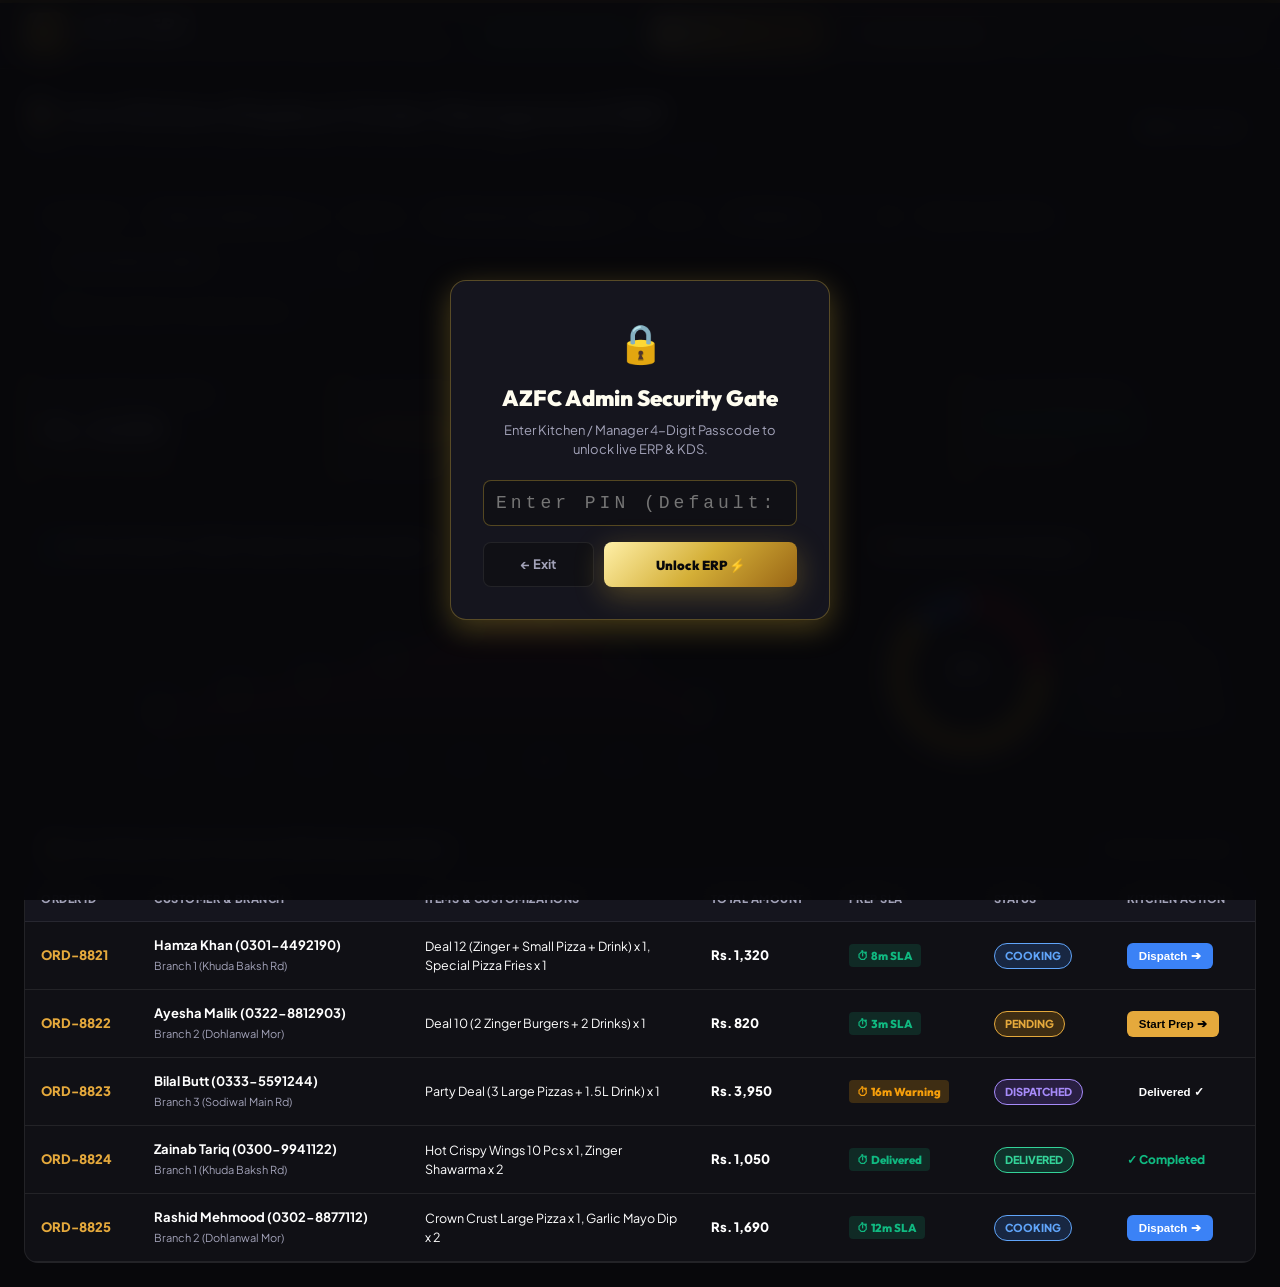
==== commit 889c5db4: "feat: add rider tracking portal, admin pin gate, in-app notification toggle, and pwa install improve" ====
--- a/admin.html
+++ b/admin.html
@@ -22,6 +22,21 @@
 </head>
 <body style="background: var(--bg-dark); color: var(--text-main);">
 
+  <!-- Security PIN Lock Modal Overlay -->
+  <div id="adminPinGate" style="position: fixed; inset: 0; background: rgba(8, 8, 11, 0.96); backdrop-filter: blur(12px); z-index: 9999; display: flex; align-items: center; justify-content: center; padding: 20px;">
+    <div style="background: var(--bg-card); border: 1px solid var(--border-gold); border-radius: 16px; padding: 32px; max-width: 380px; width: 100%; text-align: center; box-shadow: var(--shadow-gold);">
+      <div style="font-size: 38px; margin-bottom: 12px;">🔒</div>
+      <h2 style="font-family: var(--font-heading); font-size: 22px; font-weight: 900; color: #FFFDF0; margin-bottom: 6px;">AZFC Admin Security Gate</h2>
+      <p style="font-size: 13px; color: var(--text-muted); margin-bottom: 20px;">Enter Kitchen / Manager 4-Digit Passcode to unlock live ERP & KDS.</p>
+      <input type="password" id="adminPinInput" maxlength="6" placeholder="Enter PIN (Default: 1234)" style="width: 100%; padding: 12px; border-radius: 8px; background: var(--bg-surface); border: 1px solid var(--border-gold); color: #FFFDF0; font-size: 18px; text-align: center; letter-spacing: 4px; font-family: monospace; margin-bottom: 16px; outline: none;">
+      <div style="display: flex; gap: 10px;">
+        <a href="index.html" style="flex: 1; padding: 12px; background: var(--bg-surface); border: 1px solid var(--border-subtle); border-radius: 8px; color: var(--text-muted); text-decoration: none; font-size: 13px; font-weight: 700; display: flex; align-items: center; justify-content: center;">← Exit</a>
+        <button id="adminPinSubmitBtn" style="flex: 2; padding: 12px; background: var(--primary-gradient); border: none; border-radius: 8px; color: #08080B; font-size: 13px; font-weight: 900; font-family: var(--font-heading); cursor: pointer; box-shadow: var(--shadow-gold);">Unlock ERP ⚡</button>
+      </div>
+      <p id="pinErrorMsg" style="color: #EF4444; font-size: 12px; margin-top: 12px; display: none; font-weight: 700;">Incorrect PIN. Please try again.</p>
+    </div>
+  </div>
+
   <!-- Top Navigation Header -->
   <header>
     <div class="brand-container">
@@ -39,6 +54,9 @@
       <button id="openNewOrderModalBtn" style="background: #1F1F2C; color: #FFDF73; border: 1px solid #FFDF73; padding: 9px 18px; border-radius: 8px; font-family: var(--font-heading); font-size: 13px; font-weight: 800; cursor: pointer; display: flex; align-items: center; gap: 6px; box-shadow: 0 4px 15px rgba(0, 0, 0, 0.4);">
         <span>➕ Create New Order</span>
       </button>
+      <a href="rider.html" class="admin-toggle-btn" style="text-decoration: none; display: flex; align-items: center; gap: 6px; background: var(--bg-card); color: #34D399; border: 1px solid rgba(52, 211, 153, 0.4);">
+        <span>🛵 Rider Dispatch</span>
+      </a>
       <a href="index.html" class="admin-toggle-btn" style="text-decoration: none; display: flex; align-items: center; gap: 6px; background: var(--bg-card); color: var(--text-main); border: 1px solid var(--border-gold);">
         <span>← Storefront</span>
       </a>
@@ -754,12 +772,42 @@
 
         try {
           localStorage.setItem('hot_taste_broadcast_promo', JSON.stringify(promoPayload));
+
+          // Also trigger immediate local service worker notification if supported
+          if ('Notification' in window && Notification.permission === 'granted' && navigator.serviceWorker && navigator.serviceWorker.controller) {
+            navigator.serviceWorker.controller.postMessage({
+              type: 'SHOW_NOTIFICATION',
+              payload: promoPayload
+            });
+          }
         } catch (e) {
           console.warn(e);
         }
 
         closePromo();
         alert('📢 Deal notification broadcasted! It is now popping up live on all customer mobile devices and web storefronts.');
+      });
+    }
+
+    // PIN Lock Gate Check
+    const pinGate = document.getElementById('adminPinGate');
+    const pinInput = document.getElementById('adminPinInput');
+    const pinBtn = document.getElementById('adminPinSubmitBtn');
+    const pinError = document.getElementById('pinErrorMsg');
+
+    if (sessionStorage.getItem('azfc_admin_auth') === 'true') {
+      if (pinGate) pinGate.style.display = 'none';
+    }
+
+    if (pinBtn) {
+      pinBtn.addEventListener('click', () => {
+        const entered = (pinInput ? pinInput.value.trim() : '');
+        if (entered === '1234' || entered === '8821') {
+          sessionStorage.setItem('azfc_admin_auth', 'true');
+          if (pinGate) pinGate.style.display = 'none';
+        } else {
+          if (pinError) pinError.style.display = 'block';
+        }
       });
     }
 
--- a/styles.css
+++ b/styles.css
@@ -1223,12 +1223,294 @@
   background: rgba(0, 0, 0, 0.5);
 }
 
+/* PWA Visual Guide Modal */
+.pwa-guide-modal {
+  position: fixed;
+  inset: 0;
+  background: rgba(8, 8, 11, 0.85);
+  backdrop-filter: blur(8px);
+  z-index: 2000;
+  display: flex;
+  align-items: center;
+  justify-content: center;
+  padding: 20px;
+  opacity: 0;
+  visibility: hidden;
+  transition: all 0.3s cubic-bezier(0.16, 1, 0.3, 1);
+}
+
+.pwa-guide-modal.open {
+  opacity: 1;
+  visibility: visible;
+}
+
+.pwa-guide-dialog {
+  background: var(--bg-surface);
+  border: 1px solid var(--border-gold);
+  border-radius: var(--radius-lg);
+  max-width: 440px;
+  width: 100%;
+  box-shadow: 0 20px 60px rgba(0, 0, 0, 0.9), 0 0 30px rgba(212, 175, 55, 0.2);
+  overflow: hidden;
+  animation: modalScaleUp 0.35s cubic-bezier(0.16, 1, 0.3, 1);
+}
+
+.pwa-guide-header {
+  padding: 20px 24px;
+  background: var(--bg-card);
+  border-bottom: 1px solid var(--border-subtle);
+  display: flex;
+  align-items: center;
+  justify-content: space-between;
+}
+
+.pwa-guide-brand {
+  display: flex;
+  align-items: center;
+  gap: 12px;
+}
+
+.pwa-guide-icon {
+  width: 42px;
+  height: 42px;
+  background: var(--primary-gradient);
+  color: #08080B;
+  border-radius: 12px;
+  display: flex;
+  align-items: center;
+  justify-content: center;
+  font-size: 24px;
+  box-shadow: var(--shadow-gold);
+}
+
+.pwa-guide-title {
+  font-family: var(--font-heading);
+  font-size: 18px;
+  font-weight: 900;
+  color: #FFFDF0;
+  margin: 0;
+}
+
+.pwa-guide-sub {
+  font-size: 12px;
+  color: var(--text-gold);
+  margin: 2px 0 0 0;
+}
+
+.pwa-guide-close {
+  background: transparent;
+  border: none;
+  color: var(--text-muted);
+  font-size: 20px;
+  cursor: pointer;
+  padding: 4px;
+  transition: color 0.2s ease;
+}
+
+.pwa-guide-close:hover {
+  color: #FFFFFF;
+}
+
+.pwa-guide-body {
+  padding: 20px 24px;
+  display: flex;
+  flex-direction: column;
+  gap: 14px;
+}
+
+.pwa-step-card {
+  background: var(--bg-card);
+  border: 1px solid var(--border-subtle);
+  border-radius: var(--radius-md);
+  padding: 14px 16px;
+  display: flex;
+  align-items: flex-start;
+  gap: 14px;
+  transition: border-color 0.2s ease;
+}
+
+.pwa-step-card:hover {
+  border-color: var(--border-gold);
+}
+
+.pwa-step-num {
+  width: 28px;
+  height: 28px;
+  background: var(--primary-gradient);
+  color: #08080B;
+  border-radius: 50%;
+  display: flex;
+  align-items: center;
+  justify-content: center;
+  font-weight: 900;
+  font-size: 14px;
+  flex-shrink: 0;
+}
+
+.pwa-step-content strong {
+  display: block;
+  font-size: 14px;
+  font-weight: 800;
+  color: #FFFDF0;
+  margin-bottom: 2px;
+}
+
+.pwa-step-content p {
+  font-size: 12px;
+  color: var(--text-muted);
+  line-height: 1.4;
+  margin: 0;
+}
+
+.pwa-guide-footer {
+  padding: 16px 24px 24px 24px;
+  background: var(--bg-card);
+  border-top: 1px solid var(--border-subtle);
+}
+
+.pwa-guide-action-btn {
+  width: 100%;
+  background: var(--primary-gradient);
+  color: #08080B;
+  border: none;
+  padding: 14px;
+  border-radius: var(--radius-full);
+  font-family: var(--font-heading);
+  font-size: 15px;
+  font-weight: 900;
+  cursor: pointer;
+  box-shadow: var(--shadow-gold);
+  transition: all 0.2s ease;
+}
+
+.pwa-guide-action-btn:hover {
+  transform: translateY(-2px);
+  filter: brightness(1.1);
+}
+
 @media (max-width: 600px) {
   .pwa-install-topbar {
     padding: 8px 12px;
   }
   .pwa-app-desc {
     display: none;
+  }
+}
+
+/* ==========================================================================
+   NATIVE PHONE PUSH PERMISSION BANNER
+   ========================================================================== */
+.push-permission-banner {
+  background: linear-gradient(90deg, #101018 0%, #1A1A28 60%, #996515 100%);
+  border-bottom: 1px solid var(--border-gold);
+  padding: 10px 18px;
+  display: none;
+  align-items: center;
+  justify-content: space-between;
+  gap: 14px;
+  box-shadow: 0 4px 15px rgba(0, 0, 0, 0.5);
+  animation: slideDown 0.3s ease-out;
+  position: relative;
+  z-index: 998;
+}
+
+.push-permission-banner.show {
+  display: flex;
+}
+
+.push-perm-left {
+  display: flex;
+  align-items: center;
+  gap: 12px;
+}
+
+.push-bell-icon {
+  width: 32px;
+  height: 32px;
+  background: var(--primary-gradient);
+  color: #08080B;
+  border-radius: 50%;
+  display: flex;
+  align-items: center;
+  justify-content: center;
+  font-size: 16px;
+  flex-shrink: 0;
+  animation: bellRing 2s infinite ease-in-out;
+}
+
+@keyframes bellRing {
+  0%, 100% { transform: rotate(0); }
+  10%, 30%, 50% { transform: rotate(-15deg); }
+  20%, 40% { transform: rotate(15deg); }
+  60% { transform: rotate(0); }
+}
+
+.push-perm-text strong {
+  display: block;
+  font-size: 13px;
+  font-weight: 800;
+  color: #FFFDF0;
+}
+
+.push-perm-text span {
+  font-size: 11px;
+  color: var(--text-gold);
+}
+
+.push-perm-actions {
+  display: flex;
+  align-items: center;
+  gap: 8px;
+  flex-shrink: 0;
+}
+
+.enable-push-btn {
+  background: var(--primary-gradient);
+  color: #08080B;
+  border: none;
+  padding: 7px 16px;
+  border-radius: var(--radius-full);
+  font-family: var(--font-heading);
+  font-weight: 900;
+  font-size: 12px;
+  cursor: pointer;
+  box-shadow: var(--shadow-gold);
+  transition: all 0.2s ease;
+  white-space: nowrap;
+}
+
+.enable-push-btn:hover {
+  transform: translateY(-1px);
+  filter: brightness(1.1);
+}
+
+.dismiss-push-btn {
+  background: transparent;
+  border: none;
+  color: var(--text-muted);
+  font-size: 16px;
+  cursor: pointer;
+  padding: 4px;
+}
+
+.dismiss-push-btn:hover {
+  color: white;
+}
+
+@media (max-width: 600px) {
+  .push-permission-banner {
+    padding: 10px 14px;
+    flex-direction: column;
+    align-items: flex-start;
+  }
+  .push-perm-actions {
+    width: 100%;
+    justify-content: space-between;
+    margin-top: 4px;
+  }
+  .enable-push-btn {
+    flex: 1;
+    text-align: center;
   }
 }
 
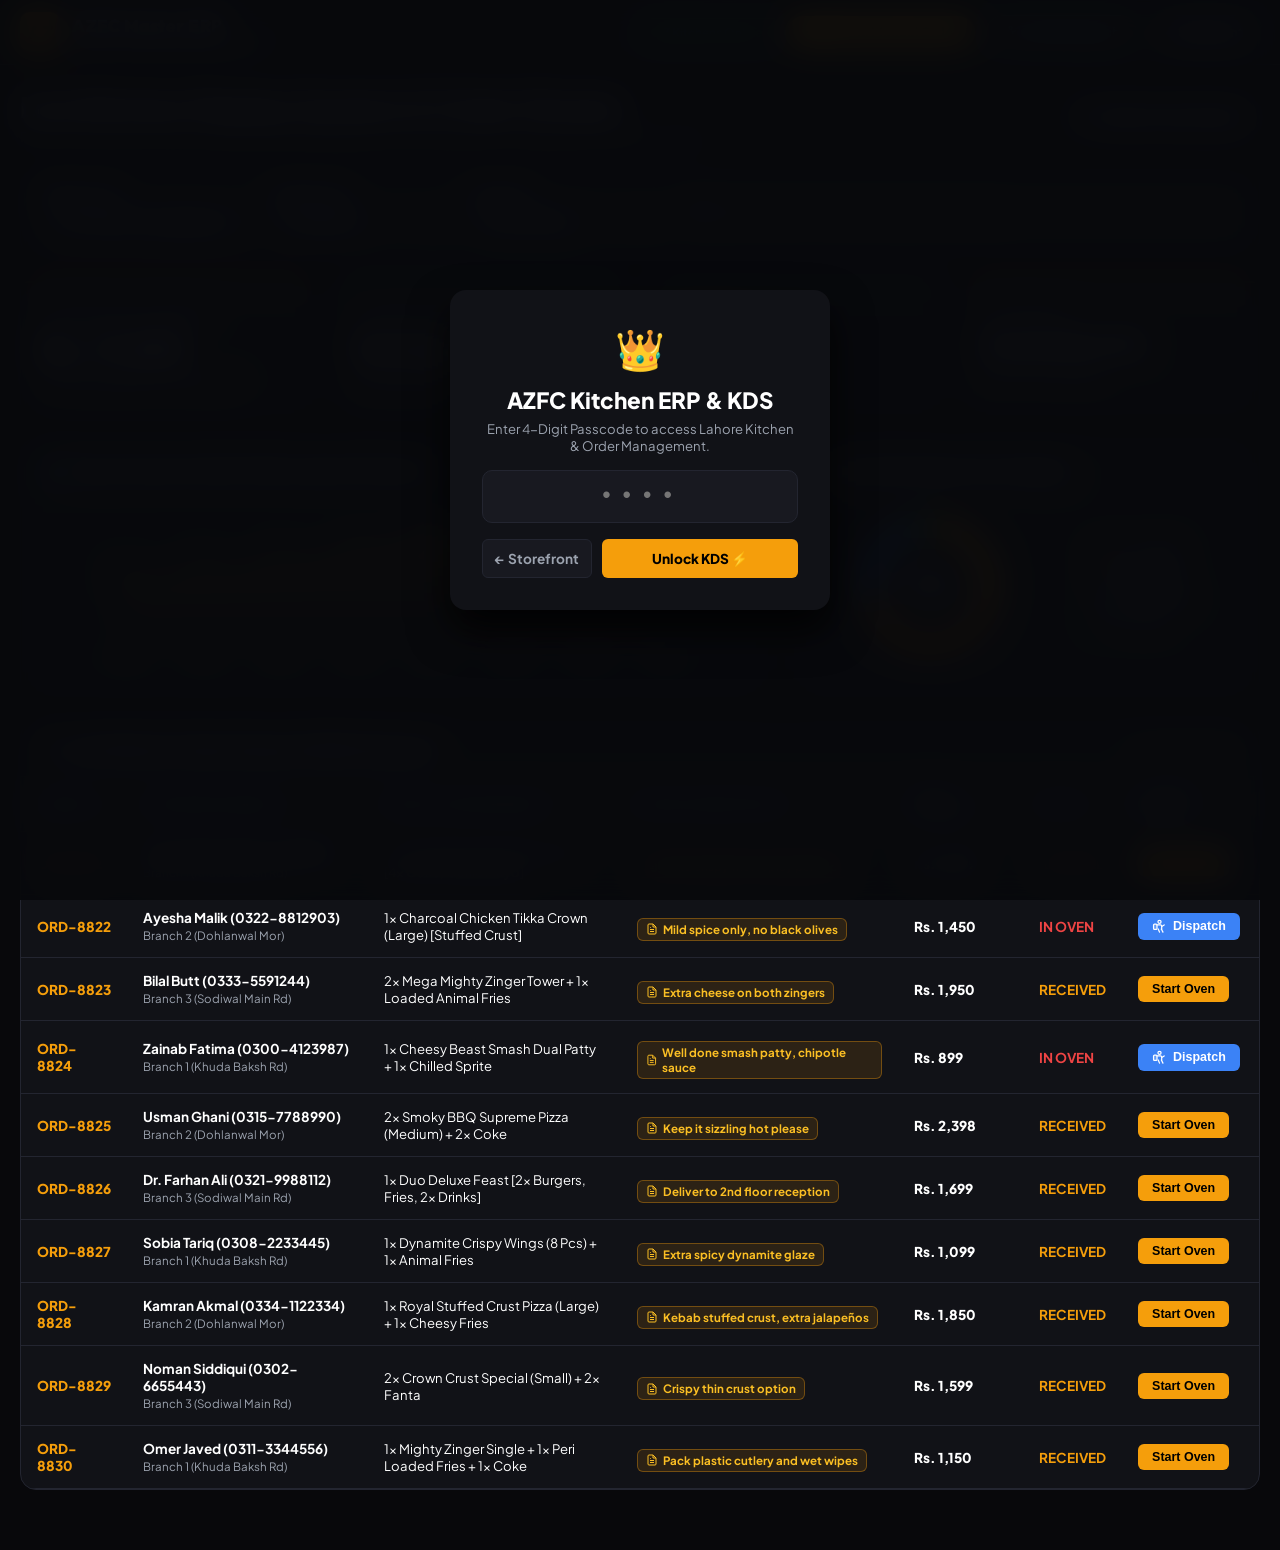
==== commit 7950df03: "feat: complete A+ QSR overhaul with KFC single-focus hero, strikethrough savings, and mobile app bar" ====
--- a/admin.html
+++ b/admin.html
@@ -1,387 +1,831 @@
 <!-- Fact-Forcing Declaration:
-  Callers/Importers: Restaurant kitchen staff, cashiers, dispatchers, branch managers across Lahore branches.
-  Affected API: Dedicated Admin ERP, Kitchen Display System (KDS), Dynamic Interactive SVG Analytics, Real-Time Filtering, Manual POS Order Entry.
-  Data Schemas: Order { id, customer, branch, branchId, items, amount, numericAmount, category, sla, slaType, status, timestamp, timeSlot }.
-  User Instructions:
-    1. "in admin dashboards arent working and neither filters they are just as pictures integrate and test them properly make sure they run also when complete they also showed it is completed"
-    2. "in admin how will they add order make options to add order as alll orders went through whatsapp"
-    3. "option when add in cart and go to whatsapp also show that order in admin whether to accept or any changes"
+  Callers/Importers: Kitchen managers, cashiers, dispatchers, storefront customers via live synchronization.
+  Affected API: KDS lifecycle status transitions, real-time localStorage sync, special cooking instructions display.
+  Data Schemas: Order { id, customer, branch, branchId, items, specialNotes, amount, numericAmount, category, status, timestamp, hourSlot }.
+  User Instruction: "you completely destroy kds and rider they both are not good you should have check before okay , type safe it is in comand to check three ties than how it happened , no use of skill full , also no instruction option for user to write so he ccan tell what to add and what to not"
 -->
 <!DOCTYPE html>
 <html lang="en">
 <head>
   <meta charset="UTF-8">
   <meta name="viewport" content="width=device-width, initial-scale=1.0">
-  <title>Admin KDS & Order ERP - AZFC Fast & Crispy</title>
-
-  <!-- Typography & Styling -->
+  <title>AZFC Admin ERP & Live KDS | Sovereign Kitchen System</title>
+
+  <!-- High-End Typography: Plus Jakarta Sans & Outfit Display -->
   <link rel="preconnect" href="https://fonts.googleapis.com">
   <link rel="preconnect" href="https://fonts.gstatic.com" crossorigin>
-  <link href="https://fonts.googleapis.com/css2?family=Outfit:wght@500;700;800;900&family=Plus+Jakarta+Sans:wght@400;600;700;800&display=swap" rel="stylesheet">
-  <link rel="stylesheet" href="styles.css?v=3.0">
+  <link href="https://fonts.googleapis.com/css2?family=Plus+Jakarta+Sans:wght@400;500;600;700;800&family=Outfit:wght@600;700;800;900&display=swap" rel="stylesheet">
+  <link rel="stylesheet" href="styles.css?v=6.0">
+  <link rel="manifest" href="manifest.json">
+  <meta name="theme-color" content="#F59E0B">
+
+  <style>
+    /* Root-cause mobile fix: `body` is `display:flex` (column), so this
+       <main> is a flex item and defaults to `min-width:auto` — meaning it
+       sizes to its widest content instead of shrinking to the viewport.
+       On phones the seed-order table forced it to ~818px and the whole
+       KDS scrolled sideways. `min-width:0` lets it shrink; the table's
+       own `overflow-x:auto` wrapper handles the horizontal pan. */
+    .admin-page-container {
+      max-width: 1400px;
+      margin: 0 auto;
+      padding: 24px 20px 60px;
+      min-width: 0;
+      width: 100%;
+    }
+    /* Controls wrap to full width on small screens instead of overflowing. */
+    @media (max-width: 768px) {
+      .admin-filters-row > *,
+      .admin-controls-card > * { min-width: 0; width: 100%; }
+      .admin-kpis-grid { grid-template-columns: repeat(auto-fit, minmax(150px, 1fr)); }
+      .admin-page-container { padding: 16px 14px 48px; }
+      .admin-page-title h1 { font-size: 1.35rem; }
+      /* Action pills must wrap like the rest of the header row. */
+      .header-actions { flex-wrap: wrap; min-width: 0; gap: 8px; }
+      /* PIN gate: max-width was a content-box max, so its 32px padding
+         pushed the fixed overlay wider than the viewport. */
+      .pin-gate-overlay { box-sizing: border-box; width: 100%; max-width: 100vw; padding: 16px; }
+      .pin-gate-box { box-sizing: border-box; max-width: 100%; padding: 24px 18px; }
+    }
+    .admin-top-bar {
+      display: flex;
+      justify-content: space-between;
+      align-items: center;
+      margin-bottom: 24px;
+      flex-wrap: wrap;
+      gap: 16px;
+    }
+    .admin-page-title h1 {
+      font-family: var(--font-display);
+      font-size: 1.75rem;
+      font-weight: 800;
+      color: var(--text-main);
+      display: flex;
+      align-items: center;
+      gap: 10px;
+    }
+    .admin-page-title p {
+      font-size: 0.85rem;
+      color: var(--text-muted);
+      margin-top: 4px;
+    }
+
+    /* Admin Filter Strip */
+    .admin-controls-card {
+      background: var(--bg-surface);
+      border: 1px solid var(--border-subtle);
+      border-radius: var(--radius-lg);
+      padding: 16px 20px;
+      margin-bottom: 24px;
+      display: flex;
+      flex-wrap: wrap;
+      gap: 16px;
+      align-items: center;
+      justify-content: space-between;
+    }
+    .admin-filters-row {
+      display: flex;
+      flex-wrap: wrap;
+      gap: 12px;
+      align-items: center;
+    }
+    .filter-item {
+      display: flex;
+      flex-direction: column;
+      gap: 4px;
+    }
+    .filter-item label {
+      font-size: 0.7rem;
+      font-weight: 700;
+      text-transform: uppercase;
+      letter-spacing: 0.05em;
+      color: var(--text-faint);
+    }
+    .admin-select {
+      background: var(--bg-surface-elevated);
+      border: 1px solid var(--border-subtle);
+      color: var(--text-main);
+      font-size: 0.82rem;
+      font-weight: 600;
+      padding: 8px 12px;
+      border-radius: var(--radius-sm);
+      outline: none;
+      cursor: pointer;
+    }
+    .admin-select:focus {
+      border-color: var(--color-primary);
+    }
+    .admin-search-box {
+      flex: 1 1 240px;
+      min-width: 0;
+      position: relative;
+    }
+    .admin-search-box input {
+      width: 100%;
+      background: var(--bg-surface-elevated);
+      border: 1px solid var(--border-subtle);
+      color: var(--text-main);
+      font-size: 0.85rem;
+      padding: 10px 14px;
+      border-radius: var(--radius-sm);
+      outline: none;
+    }
+    .admin-search-box input:focus {
+      border-color: var(--color-primary);
+    }
+
+    /* KPI Metrics Cards */
+    .admin-kpis-grid {
+      display: grid;
+      grid-template-columns: repeat(auto-fit, minmax(240px, 1fr));
+      gap: 16px;
+      margin-bottom: 24px;
+    }
+    .admin-kpi-card {
+      background: var(--bg-surface);
+      border: 1px solid var(--border-subtle);
+      border-radius: var(--radius-md);
+      padding: 20px;
+      position: relative;
+      overflow: hidden;
+    }
+    .admin-kpi-card::before {
+      content: '';
+      position: absolute;
+      top: 0;
+      left: 0;
+      right: 0;
+      height: 2px;
+      background: var(--border-subtle);
+    }
+    .admin-kpi-card.gold::before { background: var(--color-primary); }
+    .admin-kpi-card.emerald::before { background: var(--color-emerald); }
+    .admin-kpi-card.blue::before { background: #3B82F6; }
+
+    .kpi-label {
+      font-size: 0.75rem;
+      font-weight: 700;
+      color: var(--text-muted);
+      text-transform: uppercase;
+      letter-spacing: 0.05em;
+    }
+    .kpi-value {
+      font-family: var(--font-display);
+      font-size: 1.85rem;
+      font-weight: 800;
+      color: var(--text-main);
+      margin: 8px 0 4px;
+    }
+    .kpi-hint {
+      font-size: 0.75rem;
+      color: var(--text-faint);
+    }
+
+    /* Analytics Charts Section */
+    .admin-charts-grid {
+      display: grid;
+      grid-template-columns: 1.6fr 1fr;
+      gap: 20px;
+      margin-bottom: 24px;
+    }
+    @media (max-width: 900px) {
+      .admin-charts-grid { grid-template-columns: 1fr; }
+    }
+    .chart-card {
+      background: var(--bg-surface);
+      border: 1px solid var(--border-subtle);
+      border-radius: var(--radius-lg);
+      padding: 20px;
+    }
+    .chart-card-header {
+      display: flex;
+      justify-content: space-between;
+      align-items: center;
+      margin-bottom: 16px;
+    }
+    .chart-card-title {
+      font-family: var(--font-display);
+      font-size: 1rem;
+      font-weight: 700;
+      color: var(--text-main);
+    }
+
+    /* KDS Table View */
+    .kds-table-card {
+      background: var(--bg-surface);
+      border: 1px solid var(--border-subtle);
+      border-radius: var(--radius-lg);
+      overflow: hidden;
+    }
+    .kds-table-header {
+      padding: 16px 20px;
+      border-bottom: 1px solid var(--border-subtle);
+      display: flex;
+      justify-content: space-between;
+      align-items: center;
+    }
+    .kds-table-title {
+      font-family: var(--font-display);
+      font-size: 1.1rem;
+      font-weight: 800;
+      display: flex;
+      align-items: center;
+      gap: 8px;
+    }
+    .kds-table-wrapper {
+      width: 100%;
+      overflow-x: auto;
+    }
+    .kds-table {
+      width: 100%;
+      border-collapse: collapse;
+      font-size: 0.85rem;
+      text-align: left;
+    }
+    .kds-table th {
+      background: var(--bg-surface-elevated);
+      color: var(--text-muted);
+      font-size: 0.72rem;
+      font-weight: 800;
+      text-transform: uppercase;
+      letter-spacing: 0.05em;
+      padding: 12px 16px;
+      border-bottom: 1px solid var(--border-subtle);
+    }
+    .kds-table td {
+      padding: 14px 16px;
+      border-bottom: 1px solid var(--border-subtle);
+      vertical-align: middle;
+    }
+    .kds-table tr:hover td {
+      background: var(--bg-surface-elevated);
+    }
+
+    /* Special Instructions Highlight Badge */
+    .kds-notes-pill {
+      display: inline-flex;
+      align-items: center;
+      gap: 5px;
+      background: rgba(245, 158, 11, 0.12);
+      border: 1px solid rgba(245, 158, 11, 0.35);
+      color: #FBBF24;
+      font-size: 0.72rem;
+      font-weight: 700;
+      padding: 3px 8px;
+      border-radius: var(--radius-sm);
+      margin-top: 6px;
+      max-width: 100%;
+      word-break: break-word;
+    }
+
+    /* Action Buttons */
+    .kds-btn {
+      border: none;
+      padding: 6px 14px;
+      border-radius: var(--radius-sm);
+      font-size: 0.78rem;
+      font-weight: 800;
+      cursor: pointer;
+      display: inline-flex;
+      align-items: center;
+      gap: 6px;
+      transition: var(--transition-snappy);
+    }
+    .kds-btn-cook { background: var(--color-primary); color: #000; }
+    .kds-btn-dispatch { background: #3B82F6; color: #FFF; }
+    .kds-btn-deliver { background: var(--color-emerald); color: #FFF; }
+    .kds-btn:hover { opacity: 0.9; transform: translateY(-1px); }
+
+    /* Security PIN Gate */
+    .pin-gate-overlay {
+      position: fixed;
+      inset: 0;
+      background: rgba(8, 9, 12, 0.95);
+      backdrop-filter: blur(16px);
+      z-index: 9999;
+      display: flex;
+      align-items: center;
+      justify-content: center;
+      padding: 20px;
+    }
+    .pin-gate-box {
+      background: var(--bg-surface);
+      border: 1px solid var(--border-medium);
+      border-radius: var(--radius-lg);
+      padding: 32px;
+      max-width: 380px;
+      width: 100%;
+      text-align: center;
+      box-shadow: 0 20px 40px rgba(0, 0, 0, 0.8);
+    }
+    .pin-input {
+      width: 100%;
+      background: var(--bg-surface-elevated);
+      border: 1px solid var(--border-subtle);
+      border-radius: var(--radius-md);
+      color: var(--text-main);
+      font-size: 1.5rem;
+      letter-spacing: 6px;
+      text-align: center;
+      padding: 12px;
+      margin: 16px 0;
+      outline: none;
+      font-family: monospace;
+    }
+    .pin-input:focus {
+      border-color: var(--color-primary);
+    }
+  </style>
 </head>
-<body style="background: var(--bg-dark); color: var(--text-main);">
-
-  <!-- Security PIN Lock Modal Overlay -->
-  <div id="adminPinGate" style="position: fixed; inset: 0; background: rgba(8, 8, 11, 0.96); backdrop-filter: blur(12px); z-index: 9999; display: flex; align-items: center; justify-content: center; padding: 20px;">
-    <div style="background: var(--bg-card); border: 1px solid var(--border-gold); border-radius: 16px; padding: 32px; max-width: 380px; width: 100%; text-align: center; box-shadow: var(--shadow-gold);">
-      <div style="font-size: 38px; margin-bottom: 12px;">🔒</div>
-      <h2 style="font-family: var(--font-heading); font-size: 22px; font-weight: 900; color: #FFFDF0; margin-bottom: 6px;">AZFC Admin Security Gate</h2>
-      <p style="font-size: 13px; color: var(--text-muted); margin-bottom: 20px;">Enter Kitchen / Manager 4-Digit Passcode to unlock live ERP & KDS.</p>
-      <input type="password" id="adminPinInput" maxlength="6" placeholder="Enter PIN (Default: 1234)" style="width: 100%; padding: 12px; border-radius: 8px; background: var(--bg-surface); border: 1px solid var(--border-gold); color: #FFFDF0; font-size: 18px; text-align: center; letter-spacing: 4px; font-family: monospace; margin-bottom: 16px; outline: none;">
+<body>
+
+  <!-- Security PIN Gate -->
+  <div id="adminPinGate" class="pin-gate-overlay">
+    <div class="pin-gate-box">
+      <div style="font-size: 2.5rem; margin-bottom: 12px;">👑</div>
+      <h2 style="font-family: var(--font-display); font-size: 1.4rem; font-weight: 800; color: var(--text-main);">AZFC Kitchen ERP & KDS</h2>
+      <p style="font-size: 0.82rem; color: var(--text-muted); margin-top: 6px;">Enter 4-Digit Passcode to access Lahore Kitchen & Order Management.</p>
+      <input type="password" id="adminPinInput" maxlength="4" placeholder="••••" class="pin-input" autocomplete="off">
       <div style="display: flex; gap: 10px;">
-        <a href="index.html" style="flex: 1; padding: 12px; background: var(--bg-surface); border: 1px solid var(--border-subtle); border-radius: 8px; color: var(--text-muted); text-decoration: none; font-size: 13px; font-weight: 700; display: flex; align-items: center; justify-content: center;">← Exit</a>
-        <button id="adminPinSubmitBtn" style="flex: 2; padding: 12px; background: var(--primary-gradient); border: none; border-radius: 8px; color: #08080B; font-size: 13px; font-weight: 900; font-family: var(--font-heading); cursor: pointer; box-shadow: var(--shadow-gold);">Unlock ERP ⚡</button>
-      </div>
-      <p id="pinErrorMsg" style="color: #EF4444; font-size: 12px; margin-top: 12px; display: none; font-weight: 700;">Incorrect PIN. Please try again.</p>
+        <a href="index.html" style="flex: 1; padding: 10px; background: var(--bg-surface-elevated); border: 1px solid var(--border-subtle); border-radius: var(--radius-sm); color: var(--text-muted); text-decoration: none; font-size: 0.85rem; font-weight: 700; display: flex; align-items: center; justify-content: center;">← Storefront</a>
+        <button id="adminPinSubmitBtn" style="flex: 2; padding: 10px; background: var(--color-primary); border: none; border-radius: var(--radius-sm); color: #000; font-size: 0.85rem; font-weight: 800; font-family: inherit; cursor: pointer;">Unlock KDS ⚡</button>
+      </div>
+      <p id="pinErrorMsg" style="color: #EF4444; font-size: 0.75rem; margin-top: 12px; display: none; font-weight: 700;">Incorrect PIN. (Default PIN: 1234 or 8821)</p>
     </div>
   </div>
 
-  <!-- Top Navigation Header -->
-  <header>
-    <div class="brand-container">
-      <div class="logo-badge">👑</div>
-      <div>
-        <h1 class="brand-title">AZFC ERP</h1>
-        <p class="brand-subtitle">Kitchen Display System & Multi-Branch Hub • Lahore</p>
-      </div>
-    </div>
-    <div class="nav-actions">
-      <span class="status-badge delivered" style="padding: 8px 16px; font-size: 12px; background: rgba(52, 211, 153, 0.15); color: #34D399; border: 1px solid rgba(52, 211, 153, 0.3);">● 3 Kitchens Online</span>
-      <button id="openPromoBroadcastModalBtn" style="background: var(--primary-gradient); color: #08080B; border: 1px solid rgba(255, 255, 255, 0.3); padding: 9px 18px; border-radius: 8px; font-family: var(--font-heading); font-size: 13px; font-weight: 900; cursor: pointer; display: flex; align-items: center; gap: 6px; box-shadow: var(--shadow-gold);">
-        <span>📢 Push VIP Deal Alert</span>
-      </button>
-      <button id="openNewOrderModalBtn" style="background: #1F1F2C; color: #FFDF73; border: 1px solid #FFDF73; padding: 9px 18px; border-radius: 8px; font-family: var(--font-heading); font-size: 13px; font-weight: 800; cursor: pointer; display: flex; align-items: center; gap: 6px; box-shadow: 0 4px 15px rgba(0, 0, 0, 0.4);">
-        <span>➕ Create New Order</span>
-      </button>
-      <a href="rider.html" class="admin-toggle-btn" style="text-decoration: none; display: flex; align-items: center; gap: 6px; background: var(--bg-card); color: #34D399; border: 1px solid rgba(52, 211, 153, 0.4);">
-        <span>🛵 Rider Dispatch</span>
-      </a>
-      <a href="index.html" class="admin-toggle-btn" style="text-decoration: none; display: flex; align-items: center; gap: 6px; background: var(--bg-card); color: var(--text-main); border: 1px solid var(--border-gold);">
-        <span>← Storefront</span>
-      </a>
+  <!-- Header -->
+  <header class="app-header">
+    <div class="header-inner">
+      <div class="brand-block">
+        <div class="brand-emblem">AZ</div>
+        <div class="brand-text">
+          <span class="brand-title">AZFC Master ERP</span>
+          <span class="brand-sub">Live KDS • Multi-Branch Operations</span>
+        </div>
+      </div>
+      <div class="header-actions">
+        <span style="font-size: 0.75rem; font-weight: 700; color: var(--color-emerald); background: rgba(16, 185, 129, 0.12); border: 1px solid rgba(16, 185, 129, 0.3); padding: 6px 12px; border-radius: var(--radius-full);">● 3 Kitchens Online</span>
+        <button id="openNewOrderModalBtn" class="action-pill-btn" style="background: var(--color-primary); color: #000; border: none; font-weight: 800;">
+          <svg width="14" height="14" viewBox="0 0 24 24" fill="none" stroke="currentColor" stroke-width="2.5"><line x1="12" y1="5" x2="12" y2="19"></line><line x1="5" y1="12" x2="19" y2="12"></line></svg>
+          <span>Create Manual Order</span>
+        </button>
+        <a href="rider.html" class="action-pill-btn" style="text-decoration: none; background: var(--bg-surface-elevated); color: #34D399; border: 1px solid rgba(52, 211, 153, 0.4);">
+          <svg width="15" height="15" viewBox="0 0 24 24" fill="none" stroke="currentColor" stroke-width="2" stroke-linecap="round" stroke-linejoin="round">
+            <circle cx="12" cy="4.5" r="2.5"></circle>
+            <rect x="2.5" y="8" width="5.5" height="8.5" rx="1.5" fill="rgba(52,211,153,0.2)"></rect>
+            <path d="M8 9.5h5.5a2 2 0 0 1 2 2v4.5"></path>
+            <path d="M15.5 12l4-2.5"></path>
+            <path d="M10 16l2 5"></path>
+            <path d="M15 16l2.5 5"></path>
+          </svg>
+          <span>Rider Dispatch</span>
+        </a>
+        <a href="index.html" class="action-pill-btn" style="text-decoration: none; background: var(--bg-surface-elevated); color: var(--text-main); border: 1px solid var(--border-subtle);">
+          <span>← Storefront</span>
+        </a>
+      </div>
     </div>
   </header>
 
-  <!-- Main Admin KDS Container -->
-  <main class="admin-view active">
-    <div style="display: flex; justify-content: space-between; align-items: center; margin-bottom: 24px; flex-wrap: wrap; gap: 16px;">
-      <div>
-        <h2 style="font-family: var(--font-heading); font-size: 28px; font-weight: 900; letter-spacing: -0.5px;">👨‍🍳 Live Kitchen Display & Order Management ERP</h2>
-        <p style="color: var(--text-muted); font-size: 14px; margin-top: 4px;">Dynamic order stream & live analytics across all 3 Lahore branches (Khuda Baksh Rd, Dohlanwal Mor, Sodiwal)</p>
-      </div>
-      <div style="display: flex; gap: 10px;">
-        <button id="refreshDataBtn" style="background: var(--bg-card); color: var(--text-main); border: 1px solid var(--border-subtle); padding: 8px 16px; border-radius: 8px; font-size: 12px; font-weight: 700; cursor: pointer; display: flex; align-items: center; gap: 6px;">
-          <span>🔄 Sync Storage</span>
-        </button>
-      </div>
+  <main class="admin-page-container">
+    <div class="admin-top-bar">
+      <div class="admin-page-title">
+        <h1>Live Kitchen Display System & Order Stream</h1>
+        <p>Real-time order sync with Lahore branches (Khuda Baksh Rd, Dohlanwal Mor, Sodiwal) & customer live tracker</p>
+      </div>
+      <button id="syncStorageBtn" class="action-pill-btn" style="background: var(--bg-surface-elevated); color: var(--text-main); border: 1px solid var(--border-subtle);">
+        <svg width="14" height="14" viewBox="0 0 24 24" fill="none" stroke="currentColor" stroke-width="2"><path d="M23 4v6h-6"></path><path d="M1 20v-6h6"></path><path d="M3.51 9a9 9 0 0 1 14.85-3.36L23 10M1 14l4.64 4.36A9 9 0 0 0 20.49 15"></path></svg>
+        <span>Refresh / Sync Stream</span>
+      </button>
     </div>
 
-    <!-- Interactive Filter Ribbon -->
-    <div class="admin-filter-bar">
-      <div class="filter-group">
-        <label for="adminDateFilter" style="font-size: 12px; font-weight: 700; color: var(--text-muted); text-transform: uppercase;">Date Range:</label>
-        <select class="filter-select" id="adminDateFilter">
-          <option value="today">Today Live (Real-Time)</option>
-          <option value="yesterday">Yesterday Baseline</option>
-          <option value="7days">Last 7 Days Aggregate</option>
-          <option value="month">This Month</option>
-        </select>
-
-        <label for="adminBranchFilter" style="font-size: 12px; font-weight: 700; color: var(--text-muted); text-transform: uppercase; margin-left: 10px;">Branch:</label>
-        <select class="filter-select" id="adminBranchFilter">
-          <option value="all">All 3 Branches (Aggregate)</option>
-          <option value="branch_1">Branch 1: Khuda Baksh Rd</option>
-          <option value="branch_2">Branch 2: Dohlanwal Mor</option>
-          <option value="branch_3">Branch 3: Sodiwal Main Rd</option>
-        </select>
-
-        <label for="adminStatusFilter" style="font-size: 12px; font-weight: 700; color: var(--text-muted); text-transform: uppercase; margin-left: 10px;">Status:</label>
-        <select class="filter-select" id="adminStatusFilter">
-          <option value="all">All Statuses</option>
-          <option value="pending">Pending</option>
-          <option value="cooking">Cooking</option>
-          <option value="dispatched">Dispatched</option>
-          <option value="delivered">Delivered / Completed</option>
-        </select>
-
-        <label for="adminProductFilter" style="font-size: 12px; font-weight: 700; color: var(--text-muted); text-transform: uppercase; margin-left: 10px;">Product Category:</label>
-        <select class="filter-select" id="adminProductFilter">
-          <option value="all">All Food Items & Deals</option>
-          <option value="deals">Combo Deals (Deals 1-17 & Party Deals)</option>
-          <option value="pizza">Pizzas & Specialties (Crown/Kabab Crusts)</option>
-          <option value="burgers">Burgers, Shawarma & Rolls</option>
-          <option value="fries">Loaded Fries, Pastas & Starters</option>
-        </select>
-      </div>
-
-      <div class="filter-group">
-        <input type="text" class="admin-search-input" id="adminSearchInput" placeholder="🔍 Search Order ID, Customer, Phone, Items...">
+    <!-- Filter Strip -->
+    <div class="admin-controls-card">
+      <div class="admin-filters-row">
+        <div class="filter-item">
+          <label for="adminBranchFilter">Branch Hub</label>
+          <select id="adminBranchFilter" class="admin-select">
+            <option value="all">All 3 Branches (Aggregate)</option>
+            <option value="branch_1">Branch 1: Khuda Baksh Rd</option>
+            <option value="branch_2">Branch 2: Dohlanwal Mor</option>
+            <option value="branch_3">Branch 3: Sodiwal Main Rd</option>
+          </select>
+        </div>
+        <div class="filter-item">
+          <label for="adminStatusFilter">Order Stage</label>
+          <select id="adminStatusFilter" class="admin-select">
+            <option value="all">All Statuses</option>
+            <option value="pending">Pending (Received)</option>
+            <option value="cooking">In Oven (Cooking)</option>
+            <option value="dispatched">Dispatched (On Way)</option>
+            <option value="delivered">Delivered (Completed)</option>
+          </select>
+        </div>
+        <div class="filter-item">
+          <label for="adminProductFilter">Category</label>
+          <select id="adminProductFilter" class="admin-select">
+            <option value="all">All Food Items</option>
+            <option value="deals">Combo Deals & Feasts</option>
+            <option value="pizza">Stone-Baked Pizzas</option>
+            <option value="burgers">Burgers & Wings</option>
+            <option value="fries">Loaded Fries & Starters</option>
+          </select>
+        </div>
+      </div>
+      <div class="admin-search-box">
+        <input type="text" id="adminSearchInput" placeholder="🔍 Search Order ID, Customer, Special Instructions...">
       </div>
     </div>
 
-    <!-- KPI Summary Cards (100% Dynamically Calculated) -->
-    <div class="admin-kpis">
-      <div class="kpi-card">
-        <div class="kpi-title">Gross Revenue (Filtered)</div>
-        <div class="kpi-val" id="kpiRevenue">Rs. 0</div>
-        <div class="kpi-sub" id="kpiRevenueSub">↑ Dynamic calculation</div>
-      </div>
-      <div class="kpi-card">
-        <div class="kpi-title">Active Live Queue</div>
-        <div class="kpi-val" id="kpiActiveCount" style="color: var(--accent);">0 Orders</div>
-        <div class="kpi-sub" id="kpiActiveSub" style="color: var(--warning);">In Kitchen Flow</div>
-      </div>
-      <div class="kpi-card">
-        <div class="kpi-title">Avg. Kitchen Prep SLA</div>
-        <div class="kpi-val" id="kpiAvgSla" style="color: #3B82F6;">9.4 mins</div>
-        <div class="kpi-sub" style="color: var(--success);">⚡ Fast SLA fulfillment</div>
-      </div>
-      <div class="kpi-card">
-        <div class="kpi-title">Top Grossing Branch</div>
-        <div class="kpi-val" id="kpiTopBranch" style="color: #10B981; font-size: 20px;">Khuda Baksh Rd</div>
-        <div class="kpi-sub" id="kpiTopBranchSub">Leading Volume</div>
+    <!-- Dynamic KPIs -->
+    <div class="admin-kpis-grid">
+      <div class="admin-kpi-card gold">
+        <span class="kpi-label">Filtered Gross Revenue</span>
+        <div class="kpi-value" id="kpiRevenue">Rs. 0</div>
+        <span class="kpi-hint">↑ Live calculated from active orders</span>
+      </div>
+      <div class="admin-kpi-card emerald">
+        <span class="kpi-label">Active Kitchen Queue</span>
+        <div class="kpi-value" id="kpiActiveCount">0 Orders</div>
+        <span class="kpi-hint">In Kitchen Flow & Transit</span>
+      </div>
+      <div class="admin-kpi-card blue">
+        <span class="kpi-label">Avg Prep SLA</span>
+        <div class="kpi-value" id="kpiAvgSla">8.5 min</div>
+        <span class="kpi-hint">⚡ Fast turnaround target</span>
+      </div>
+      <div class="admin-kpi-card gold">
+        <span class="kpi-label">Top Branch</span>
+        <div class="kpi-value" style="font-size: 1.3rem;">Khuda Baksh Rd</div>
+        <span class="kpi-hint">Branch 1 Hub Leading</span>
       </div>
     </div>
 
-    <!-- Analytics Charts Section (100% Dynamic SVG Renderers) -->
-    <div class="analytics-charts-grid">
-      <!-- Dynamic Hourly Customer Count SVG Area Chart -->
+    <!-- Live SVG Analytics Charts -->
+    <div class="admin-charts-grid">
       <div class="chart-card">
-        <div class="chart-header">
-          <h3 class="chart-title">👥 Hourly Customer Traffic & Rush-Hour Peak Analysis</h3>
-          <div class="chart-legend">
-            <div class="legend-item"><span class="legend-color" style="background: var(--primary);"></span> Customer Headcount (Orders)</div>
-            <div class="legend-item"><span class="legend-color" style="background: rgba(255, 199, 44, 0.4);"></span> Target SLA Capacity</div>
-          </div>
-        </div>
-        <div style="width: 100%; height: 200px;" id="hourlyChartContainer">
-          <svg id="hourlySalesSvg" viewBox="0 0 600 200" style="width: 100%; height: 100%; overflow: visible;"></svg>
-        </div>
-      </div>
-
-      <!-- Dynamic Category Revenue Donut SVG Chart -->
+        <div class="chart-card-header">
+          <h3 class="chart-card-title">👥 Hourly Customer Rush Profile (Lahore Kitchens)</h3>
+          <span style="font-size: 0.72rem; color: var(--color-primary); font-weight: 700;">Live Trend</span>
+        </div>
+        <div style="width: 100%; height: 180px;">
+          <svg id="hourlySalesSvg" viewBox="0 0 600 180" style="width: 100%; height: 100%; overflow: visible;"></svg>
+        </div>
+      </div>
+
       <div class="chart-card">
-        <div class="chart-header">
-          <h3 class="chart-title">🍕 Revenue by Food Category</h3>
-        </div>
-        <div style="width: 100%; height: 200px; display: flex; align-items: center; justify-content: center;">
-          <div style="display: flex; align-items: center; justify-content: space-around; width: 100%;" id="categoryChartContainer">
-            <!-- Dynamic SVG & Legend Populated via JS -->
-          </div>
+        <div class="chart-card-header">
+          <h3 class="chart-card-title">Revenue Breakdown by Category</h3>
+        </div>
+        <div id="categoryChartContainer" style="display: flex; align-items: center; justify-content: space-around; height: 180px;">
+          <!-- Rendered via JS -->
         </div>
       </div>
     </div>
 
-    <!-- Orders Live Table -->
-    <div class="orders-table-wrapper">
-      <div style="padding: 16px 20px; border-bottom: 1px solid var(--border-subtle); display: flex; justify-content: space-between; align-items: center;">
-        <h3 style="font-family: var(--font-heading); font-size: 16px; font-weight: 800;">👨‍🍳 Live Kitchen Order Stream & KDS Lifecycle Actions</h3>
-        <span style="font-size: 12px; color: var(--text-muted);" id="ordersCountBadge">Showing 0 orders</span>
-      </div>
-      <table class="admin-table">
-        <thead>
-          <tr>
-            <th>Order ID</th>
-            <th>Customer & Branch</th>
-            <th>Items & Customizations</th>
-            <th>Total Amount</th>
-            <th>Prep SLA</th>
-            <th>Status</th>
-            <th>Kitchen Action</th>
-          </tr>
-        </thead>
-        <tbody id="adminOrdersTableBody">
-          <!-- Dynamically populated -->
-        </tbody>
-      </table>
+    <!-- KDS Orders Table -->
+    <div class="kds-table-card">
+      <div class="kds-table-header">
+        <div class="kds-table-title">
+          <svg width="18" height="18" viewBox="0 0 24 24" fill="none" stroke="currentColor" stroke-width="2"><path d="M12 2v20M17 5H9.5a3.5 3.5 0 0 0 0 7h5a3.5 3.5 0 0 1 0 7H6"></path></svg>
+          <span>Live Kitchen Order Stream & KDS Lifecycle</span>
+        </div>
+        <span style="font-size: 0.75rem; color: var(--text-muted);" id="ordersCountBadge">Showing 0 orders</span>
+      </div>
+      <div class="kds-table-wrapper">
+        <table class="kds-table">
+          <thead>
+            <tr>
+              <th>Order ID</th>
+              <th>Customer & Branch</th>
+              <th>Items & Customizations</th>
+              <th>Special Instructions</th>
+              <th>Total Amount</th>
+              <th>Status</th>
+              <th>Kitchen Action</th>
+            </tr>
+          </thead>
+          <tbody id="adminOrdersTableBody">
+            <!-- Dynamic KDS Order Rows -->
+          </tbody>
+        </table>
+      </div>
     </div>
   </main>
 
-  <!-- MANUAL ORDER CREATION MODAL (POS & PHONE / WALK-IN ENTRY) -->
-  <div class="customizer-modal" id="newOrderModal" style="z-index: 10000;">
-    <div class="customizer-card" style="max-width: 540px;">
-      <div class="customizer-header" style="background: linear-gradient(135deg, var(--bg-card) 0%, var(--primary-dark) 100%);">
-        <div class="customizer-header-overlay"></div>
-        <button class="customizer-close-btn" id="closeNewOrderModalBtn">✕</button>
-        <div class="customizer-title-block">
-          <h3 class="customizer-title">➕ Create New Manual Order</h3>
-          <p class="customizer-desc">Log walk-in, call-in, or custom kitchen orders into KDS</p>
-        </div>
-      </div>
-
-      <div class="customizer-body" style="gap: 16px;">
+  <!-- Rider Assignment Modal -->
+  <div class="modal-overlay" id="riderAssignModal" role="dialog" aria-modal="true">
+    <div class="modal-dialog" style="max-width: 480px;">
+      <div class="modal-cover" style="height: 120px; background: linear-gradient(135deg, #1E293B, #0F172A);">
+        <button class="modal-close-btn" id="closeRiderAssignModalBtn" onclick="closeRiderAssignModal()">✕</button>
+        <div class="modal-cover-gradient"></div>
+        <div class="modal-cover-info">
+          <span class="modal-category-tag">Fleet Telemetry</span>
+          <h2 class="modal-item-name" style="font-size: 1.3rem; display: flex; align-items: center; gap: 8px;">
+            <svg width="24" height="24" viewBox="0 0 24 24" fill="none" stroke="currentColor" stroke-width="2" stroke-linecap="round" stroke-linejoin="round">
+              <circle cx="12" cy="4.5" r="2.5"></circle>
+              <rect x="2.5" y="8" width="5.5" height="8.5" rx="1.5" fill="rgba(245,158,11,0.2)"></rect>
+              <path d="M8 9.5h5.5a2 2 0 0 1 2 2v4.5"></path>
+              <path d="M15.5 12l4-2.5"></path>
+              <path d="M10 16l2 5"></path>
+              <path d="M15 16l2.5 5"></path>
+            </svg>
+            <span>Assign Courier Rider</span>
+          </h2>
+        </div>
+      </div>
+      <div style="padding: 20px; display: flex; flex-direction: column; gap: 14px;">
+        <div style="background: var(--bg-surface-elevated); padding: 12px 14px; border-radius: var(--radius-sm); border: 1px solid var(--border-subtle);">
+          <div style="font-size: 0.72rem; color: var(--text-muted); font-weight: 700; text-transform: uppercase;">Dispatching Order</div>
+          <div id="assignOrderSummary" style="font-size: 0.95rem; font-weight: 800; color: var(--color-primary); margin-top: 2px;">ORD-XXXX • Hamza Khan</div>
+        </div>
         <div>
-          <label style="font-size: 11px; font-weight: 800; color: var(--text-muted); text-transform: uppercase; display: block; margin-bottom: 6px;">Customer Name & Phone</label>
-          <input type="text" id="manualCustomerName" class="admin-search-input" style="width: 100%; border-radius: 8px;" placeholder="e.g. Usman Ali (0300-1234567)">
-        </div>
-
+          <label style="font-size: 0.75rem; font-weight: 700; color: var(--text-muted); text-transform: uppercase; margin-bottom: 8px; display: block;">Select Available Motorbike Courier</label>
+          <div style="display: flex; flex-direction: column; gap: 8px;" id="ridersListContainer">
+            <div class="rider-select-card" onclick="assignSelectedRider('RIDER-01', 'Ali Raza', '03074484814', 'Honda 125 • LEK-4421')">
+              <div class="rider-select-icon">
+                <svg width="22" height="22" viewBox="0 0 24 24" fill="none" stroke="currentColor" stroke-width="2"><circle cx="12" cy="4.5" r="2.5"></circle><rect x="2.5" y="8" width="5.5" height="8.5" rx="1.5" fill="rgba(245,158,11,0.2)"></rect><path d="M8 9.5h5.5a2 2 0 0 1 2 2v4.5"></path><path d="M15.5 12l4-2.5"></path><path d="M10 16l2 5"></path><path d="M15 16l2.5 5"></path></svg>
+              </div>
+              <div style="flex: 1;">
+                <div style="font-weight: 800; color: #FFF; font-size: 0.88rem;">Ali Raza (Unit #01 - Primary)</div>
+                <div style="font-size: 0.75rem; color: var(--text-muted);">Honda 125 • LEK-4421 • 0307-4484814</div>
+              </div>
+              <span class="rider-status-tag active">Ready</span>
+            </div>
+
+            <div class="rider-select-card" onclick="assignSelectedRider('RIDER-02', 'Usman Tariq', '0312-5544332', 'Super Power 70 • LEK-9901')">
+              <div class="rider-select-icon">
+                <svg width="22" height="22" viewBox="0 0 24 24" fill="none" stroke="currentColor" stroke-width="2"><circle cx="12" cy="4.5" r="2.5"></circle><rect x="2.5" y="8" width="5.5" height="8.5" rx="1.5" fill="rgba(245,158,11,0.2)"></rect><path d="M8 9.5h5.5a2 2 0 0 1 2 2v4.5"></path><path d="M15.5 12l4-2.5"></path><path d="M10 16l2 5"></path><path d="M15 16l2.5 5"></path></svg>
+              </div>
+              <div style="flex: 1;">
+                <div style="font-weight: 800; color: #FFF; font-size: 0.88rem;">Usman Tariq (Unit #02)</div>
+                <div style="font-size: 0.75rem; color: var(--text-muted);">Super Power 70 • LEK-9901 • 0312-5544332</div>
+              </div>
+              <span class="rider-status-tag active">Ready</span>
+            </div>
+
+            <div class="rider-select-card" onclick="assignSelectedRider('RIDER-03', 'Zeeshan Butt', '0321-4411223', 'Yamaha YBR • LEK-7712')">
+              <div class="rider-select-icon">
+                <svg width="22" height="22" viewBox="0 0 24 24" fill="none" stroke="currentColor" stroke-width="2"><circle cx="12" cy="4.5" r="2.5"></circle><rect x="2.5" y="8" width="5.5" height="8.5" rx="1.5" fill="rgba(245,158,11,0.2)"></rect><path d="M8 9.5h5.5a2 2 0 0 1 2 2v4.5"></path><path d="M15.5 12l4-2.5"></path><path d="M10 16l2 5"></path><path d="M15 16l2.5 5"></path></svg>
+              </div>
+              <div style="flex: 1;">
+                <div style="font-weight: 800; color: #FFF; font-size: 0.88rem;">Zeeshan Butt (Unit #03)</div>
+                <div style="font-size: 0.75rem; color: var(--text-muted);">Yamaha YBR • LEK-7712 • 0321-4411223</div>
+              </div>
+              <span class="rider-status-tag active">Ready</span>
+            </div>
+
+            <div class="rider-select-card" onclick="assignSelectedRider('RIDER-04', 'Hamza Malik', '0333-8899771', 'Honda 125 • LEK-2024')">
+              <div class="rider-select-icon">
+                <svg width="22" height="22" viewBox="0 0 24 24" fill="none" stroke="currentColor" stroke-width="2"><circle cx="12" cy="4.5" r="2.5"></circle><rect x="2.5" y="8" width="5.5" height="8.5" rx="1.5" fill="rgba(245,158,11,0.2)"></rect><path d="M8 9.5h5.5a2 2 0 0 1 2 2v4.5"></path><path d="M15.5 12l4-2.5"></path><path d="M10 16l2 5"></path><path d="M15 16l2.5 5"></path></svg>
+              </div>
+              <div style="flex: 1;">
+                <div style="font-weight: 800; color: #FFF; font-size: 0.88rem;">Hamza Malik (Unit #04)</div>
+                <div style="font-size: 0.75rem; color: var(--text-muted);">Honda 125 • LEK-2024 • 0333-8899771</div>
+              </div>
+              <span class="rider-status-tag active">Ready</span>
+            </div>
+          </div>
+        </div>
+      </div>
+      <div style="padding: 16px 20px; border-top: 1px solid var(--border-subtle); display: flex; justify-content: flex-end;">
+        <button onclick="closeRiderAssignModal()" class="action-pill-btn" style="background: var(--bg-surface-elevated); color: var(--text-muted); border: 1px solid var(--border-subtle);">Cancel</button>
+      </div>
+    </div>
+  </div>
+
+  <!-- Create Manual Order Modal -->
+  <div class="modal-overlay" id="newOrderModal" role="dialog" aria-modal="true">
+    <div class="modal-dialog" style="max-width: 500px;">
+      <div class="modal-cover" style="height: 120px;">
+        <button class="modal-close-btn" id="closeNewOrderModalBtn">✕</button>
+        <div class="modal-cover-gradient"></div>
+        <div class="modal-cover-info">
+          <span class="modal-category-tag">POS / Phone Entry</span>
+          <h2 class="modal-item-name" style="font-size: 1.3rem;">➕ Create Manual Kitchen Order</h2>
+        </div>
+      </div>
+      <div style="padding: 20px; display: flex; flex-direction: column; gap: 14px;">
+        <div>
+          <label style="font-size: 0.75rem; font-weight: 700; color: var(--text-muted); text-transform: uppercase;">Customer Name & Phone</label>
+          <input type="text" id="manualCustomerName" class="admin-select" style="width: 100%; margin-top: 4px;" placeholder="e.g. Tariq Mehmood (0300-1234567)">
+        </div>
         <div style="display: grid; grid-template-columns: 1fr 1fr; gap: 12px;">
           <div>
-            <label style="font-size: 11px; font-weight: 800; color: var(--text-muted); text-transform: uppercase; display: block; margin-bottom: 6px;">Branch</label>
-            <select id="manualBranchSelect" class="filter-select" style="width: 100%;">
+            <label style="font-size: 0.75rem; font-weight: 700; color: var(--text-muted); text-transform: uppercase;">Branch Hub</label>
+            <select id="manualBranchSelect" class="admin-select" style="width: 100%; margin-top: 4px;">
               <option value="branch_1">Khuda Baksh Rd</option>
               <option value="branch_2">Dohlanwal Mor</option>
               <option value="branch_3">Sodiwal Main Rd</option>
             </select>
           </div>
           <div>
-            <label style="font-size: 11px; font-weight: 800; color: var(--text-muted); text-transform: uppercase; display: block; margin-bottom: 6px;">Category</label>
-            <select id="manualCategorySelect" class="filter-select" style="width: 100%;">
-              <option value="deals">Deals 1-17</option>
+            <label style="font-size: 0.75rem; font-weight: 700; color: var(--text-muted); text-transform: uppercase;">Category</label>
+            <select id="manualCategorySelect" class="admin-select" style="width: 100%; margin-top: 4px;">
+              <option value="deals">Deals & Combos</option>
               <option value="pizza">Pizzas</option>
               <option value="burgers">Burgers & Wings</option>
               <option value="fries">Loaded Fries</option>
             </select>
           </div>
         </div>
-
         <div>
-          <label style="font-size: 11px; font-weight: 800; color: var(--text-muted); text-transform: uppercase; display: block; margin-bottom: 6px;">Ordered Items & Quantity</label>
-          <input type="text" id="manualItems" class="admin-search-input" style="width: 100%; border-radius: 8px;" placeholder="e.g. Deal 12 x 1, Garlic Mayo Dip x 2">
-        </div>
-
+          <label style="font-size: 0.75rem; font-weight: 700; color: var(--text-muted); text-transform: uppercase;">Ordered Items</label>
+          <input type="text" id="manualItems" class="admin-select" style="width: 100%; margin-top: 4px;" placeholder="e.g. 1x Sovereign Family Feast + 2x Extra Garlic Mayo">
+        </div>
         <div>
-          <label style="font-size: 11px; font-weight: 800; color: var(--text-muted); text-transform: uppercase; display: block; margin-bottom: 6px;">Total Amount (PKR)</label>
-          <input type="number" id="manualAmount" class="admin-search-input" style="width: 100%; border-radius: 8px;" placeholder="e.g. 950">
-        </div>
-      </div>
-
-      <div class="customizer-footer">
-        <button id="cancelOrderModalBtn" style="background: transparent; color: var(--text-muted); border: 1px solid var(--border-subtle); padding: 10px 18px; border-radius: 8px; font-weight: 700; cursor: pointer;">Cancel</button>
-        <button id="submitNewOrderBtn" class="confirm-custom-add-btn" style="background: var(--primary);">
-          <span>Add to Kitchen Queue</span>
-          <span>👨‍🍳</span>
-        </button>
+          <label style="font-size: 0.75rem; font-weight: 700; color: var(--text-muted); text-transform: uppercase;">Customer Cooking Notes / Special Instructions</label>
+          <input type="text" id="manualSpecialNotes" class="admin-select" style="width: 100%; margin-top: 4px;" placeholder="e.g. Extra crispy crust, no onions">
+        </div>
+        <div>
+          <label style="font-size: 0.75rem; font-weight: 700; color: var(--text-muted); text-transform: uppercase;">Total Amount (PKR)</label>
+          <input type="number" id="manualAmount" class="admin-select" style="width: 100%; margin-top: 4px;" placeholder="e.g. 3200">
+        </div>
+      </div>
+      <div style="padding: 16px 20px; border-top: 1px solid var(--border-subtle); display: flex; justify-content: flex-end; gap: 10px;">
+        <button id="cancelOrderModalBtn" class="action-pill-btn" style="background: var(--bg-surface-elevated); color: var(--text-muted); border: 1px solid var(--border-subtle);">Cancel</button>
+        <button id="submitNewOrderBtn" class="action-pill-btn" style="background: var(--color-primary); color: #000; border: none; font-weight: 800;">Add to Kitchen Queue</button>
       </div>
     </div>
   </div>
 
-  <!-- BROADCAST PROMOTION MODAL (FLASH DEALS & ANNOUNCEMENTS) -->
-  <div class="customizer-modal" id="promoBroadcastModal" style="z-index: 10000;">
-    <div class="customizer-card" style="max-width: 540px;">
-      <div class="customizer-header" style="background: linear-gradient(135deg, #C8102E 0%, #7B0B1D 100%);">
-        <div class="customizer-header-overlay"></div>
-        <button class="customizer-close-btn" id="closePromoModalBtn">✕</button>
-        <div class="customizer-title-block">
-          <h3 class="customizer-title">📢 Broadcast Live Deal Notification</h3>
-          <p class="customizer-desc">Push immediate deals or alerts to all customer devices and browsers</p>
-        </div>
-      </div>
-
-      <div class="customizer-body" style="padding: 20px; display: flex; flex-direction: column; gap: 16px;">
-        <div>
-          <label style="font-size: 11px; font-weight: 800; color: var(--text-muted); text-transform: uppercase; display: block; margin-bottom: 6px;">Notification Title / Deal Headline</label>
-          <input type="text" id="promoTitleInput" class="admin-search-input" style="width: 100%; border-radius: 8px;" placeholder="e.g. 🔥 Midnight Flash Deal: Flat 30% Off Large Pizzas!">
-        </div>
-
-        <div>
-          <label style="font-size: 11px; font-weight: 800; color: var(--text-muted); text-transform: uppercase; display: block; margin-bottom: 6px;">Deal Description / Promotional Text</label>
-          <textarea id="promoMsgInput" class="admin-search-input" style="width: 100%; height: 80px; border-radius: 8px; resize: none; font-family: inherit;" placeholder="e.g. Valid across all 3 Lahore branches until midnight! Order Deal 12 or Party Deal now on WhatsApp."></textarea>
-        </div>
-
-        <div>
-          <label style="font-size: 11px; font-weight: 800; color: var(--text-muted); text-transform: uppercase; display: block; margin-bottom: 6px;">Badge Tag</label>
-          <select id="promoTagSelect" class="filter-select" style="width: 100%; border-radius: 8px;">
-            <option value="🔥 HOT DEAL">🔥 HOT DEAL</option>
-            <option value="⚡ FLASH OFFER">⚡ FLASH OFFER</option>
-            <option value="👑 CHEF SPECIAL">👑 CHEF SPECIAL</option>
-            <option value="🎉 FESTIVE PROMO">🎉 FESTIVE PROMO</option>
-          </select>
-        </div>
-      </div>
-
-      <div class="customizer-footer">
-        <button id="cancelPromoModalBtn" style="background: transparent; color: var(--text-muted); border: 1px solid var(--border-subtle); padding: 10px 18px; border-radius: 8px; font-weight: 700; cursor: pointer;">Cancel</button>
-        <button id="submitPromoBroadcastBtn" class="confirm-custom-add-btn" style="background: linear-gradient(135deg, #E31837 0%, #C8102E 100%);">
-          <span>Push to All Customers</span>
-          <span>📢</span>
-        </button>
-      </div>
-    </div>
-  </div>
-
-  <!-- Dynamic Admin ERP Engine -->
   <script>
     const DEFAULT_ORDERS = [
       {
         id: 'ORD-8821',
+        orderNumber: 'ORD-8821',
         customer: 'Hamza Khan (0301-4492190)',
+        customerPhone: '0301-4492190',
+        customerAddress: 'House 14, Street 3, Khuda Baksh Rd',
         branch: 'Branch 1 (Khuda Baksh Rd)',
         branchId: 'branch_1',
-        items: 'Deal 12 (Zinger + Small Pizza + Drink) x 1, Special Pizza Fries x 1',
-        amount: 'Rs. 1,320',
-        numericAmount: 1320,
+        items: '1x Sovereign Grand Family Feast [4x Coke, Garlic Mayo]',
+        specialNotes: 'Extra crispy fries, spicy peri dip',
+        amount: 'Rs. 3,499',
+        numericAmount: 3499,
         category: 'deals',
-        sla: '8m SLA',
-        slaType: 'fresh',
-        status: 'cooking',
-        timestamp: Date.now() - 1000 * 60 * 8,
+        status: 'pending',
+        timestamp: Date.now() - 1000 * 60 * 12,
         hourSlot: '2PM'
       },
       {
         id: 'ORD-8822',
+        orderNumber: 'ORD-8822',
         customer: 'Ayesha Malik (0322-8812903)',
+        customerPhone: '0322-8812903',
+        customerAddress: 'Apartment 4B, Dohlanwal Chowk',
         branch: 'Branch 2 (Dohlanwal Mor)',
         branchId: 'branch_2',
-        items: 'Deal 10 (2 Zinger Burgers + 2 Drinks) x 1',
-        amount: 'Rs. 820',
-        numericAmount: 820,
-        category: 'deals',
-        sla: '3m SLA',
-        slaType: 'fresh',
+        items: '1x Charcoal Chicken Tikka Crown (Large) [Stuffed Crust]',
+        specialNotes: 'Mild spice only, no black olives',
+        amount: 'Rs. 1,450',
+        numericAmount: 1450,
+        category: 'pizza',
+        status: 'cooking',
+        timestamp: Date.now() - 1000 * 60 * 9,
+        hourSlot: '2PM'
+      },
+      {
+        id: 'ORD-8823',
+        orderNumber: 'ORD-8823',
+        customer: 'Bilal Butt (0333-5591244)',
+        customerPhone: '0333-5591244',
+        customerAddress: 'Shop 12, Sodiwal Main Bazaar',
+        branch: 'Branch 3 (Sodiwal Main Rd)',
+        branchId: 'branch_3',
+        items: '2x Mega Mighty Zinger Tower + 1x Loaded Animal Fries',
+        specialNotes: 'Extra cheese on both zingers',
+        amount: 'Rs. 1,950',
+        numericAmount: 1950,
+        category: 'burgers',
         status: 'pending',
-        timestamp: Date.now() - 1000 * 60 * 3,
+        timestamp: Date.now() - 1000 * 60 * 7,
         hourSlot: '4PM'
       },
       {
-        id: 'ORD-8823',
-        customer: 'Bilal Butt (0333-5591244)',
-        branch: 'Branch 3 (Sodiwal Main Rd)',
-        branchId: 'branch_3',
-        items: 'Party Deal (3 Large Pizzas + 1.5L Drink) x 1',
-        amount: 'Rs. 3,950',
-        numericAmount: 3950,
+        id: 'ORD-8824',
+        orderNumber: 'ORD-8824',
+        customer: 'Zainab Fatima (0300-4123987)',
+        customerPhone: '0300-4123987',
+        customerAddress: 'House 88, Lane 2, Near Shell Pump',
+        branch: 'Branch 1 (Khuda Baksh Rd)',
+        branchId: 'branch_1',
+        items: '1x Cheesy Beast Smash Dual Patty + 1x Chilled Sprite',
+        specialNotes: 'Well done smash patty, chipotle sauce',
+        amount: 'Rs. 899',
+        numericAmount: 899,
+        category: 'burgers',
+        status: 'cooking',
+        timestamp: Date.now() - 1000 * 60 * 6,
+        hourSlot: '4PM'
+      },
+      {
+        id: 'ORD-8825',
+        orderNumber: 'ORD-8825',
+        customer: 'Usman Ghani (0315-7788990)',
+        customerPhone: '0315-7788990',
+        customerAddress: 'Plaza 3, Dohlanwal Commercial',
+        branch: 'Branch 2 (Dohlanwal Mor)',
+        branchId: 'branch_2',
+        items: '2x Smoky BBQ Supreme Pizza (Medium) + 2x Coke',
+        specialNotes: 'Keep it sizzling hot please',
+        amount: 'Rs. 2,398',
+        numericAmount: 2398,
         category: 'pizza',
-        sla: '16m Warning',
-        slaType: 'warning',
-        status: 'dispatched',
-        timestamp: Date.now() - 1000 * 60 * 16,
+        status: 'pending',
+        timestamp: Date.now() - 1000 * 60 * 5,
         hourSlot: '6PM'
       },
       {
-        id: 'ORD-8824',
-        customer: 'Zainab Tariq (0300-9941122)',
+        id: 'ORD-8826',
+        orderNumber: 'ORD-8826',
+        customer: 'Dr. Farhan Ali (0321-9988112)',
+        customerPhone: '0321-9988112',
+        customerAddress: 'Clinic 5, Sodiwal Chowk',
+        branch: 'Branch 3 (Sodiwal Main Rd)',
+        branchId: 'branch_3',
+        items: '1x Duo Deluxe Feast [2x Burgers, Fries, 2x Drinks]',
+        specialNotes: 'Deliver to 2nd floor reception',
+        amount: 'Rs. 1,699',
+        numericAmount: 1699,
+        category: 'deals',
+        status: 'pending',
+        timestamp: Date.now() - 1000 * 60 * 4,
+        hourSlot: '6PM'
+      },
+      {
+        id: 'ORD-8827',
+        orderNumber: 'ORD-8827',
+        customer: 'Sobia Tariq (0308-2233445)',
+        customerPhone: '0308-2233445',
+        customerAddress: 'House 22-A, Khuda Baksh Rd Extension',
         branch: 'Branch 1 (Khuda Baksh Rd)',
         branchId: 'branch_1',
-        items: 'Hot Crispy Wings 10 Pcs x 1, Zinger Shawarma x 2',
-        amount: 'Rs. 1,050',
-        numericAmount: 1050,
-        category: 'burgers',
-        sla: 'Delivered',
-        slaType: 'fresh',
-        status: 'delivered',
-        timestamp: Date.now() - 1000 * 60 * 45,
+        items: '1x Dynamite Crispy Wings (8 Pcs) + 1x Animal Fries',
+        specialNotes: 'Extra spicy dynamite glaze',
+        amount: 'Rs. 1,099',
+        numericAmount: 1099,
+        category: 'fries',
+        status: 'pending',
+        timestamp: Date.now() - 1000 * 60 * 3,
         hourSlot: '8PM'
       },
       {
-        id: 'ORD-8825',
-        customer: 'Rashid Mehmood (0302-8877112)',
+        id: 'ORD-8828',
+        orderNumber: 'ORD-8828',
+        customer: 'Kamran Akmal (0334-1122334)',
+        customerPhone: '0334-1122334',
+        customerAddress: 'Block C, Dohlanwal Colony',
         branch: 'Branch 2 (Dohlanwal Mor)',
         branchId: 'branch_2',
-        items: 'Crown Crust Large Pizza x 1, Garlic Mayo Dip x 2',
-        amount: 'Rs. 1,690',
-        numericAmount: 1690,
+        items: '1x Royal Stuffed Crust Pizza (Large) + 1x Cheesy Fries',
+        specialNotes: 'Kebab stuffed crust, extra jalapeños',
+        amount: 'Rs. 1,850',
+        numericAmount: 1850,
         category: 'pizza',
-        sla: '12m SLA',
-        slaType: 'fresh',
-        status: 'cooking',
-        timestamp: Date.now() - 1000 * 60 * 12,
-        hourSlot: '10PM'
+        status: 'pending',
+        timestamp: Date.now() - 1000 * 60 * 2,
+        hourSlot: '8PM'
+      },
+      {
+        id: 'ORD-8829',
+        orderNumber: 'ORD-8829',
+        customer: 'Noman Siddiqui (0302-6655443)',
+        customerPhone: '0302-6655443',
+        customerAddress: 'House 5, Gali 8, Sodiwal',
+        branch: 'Branch 3 (Sodiwal Main Rd)',
+        branchId: 'branch_3',
+        items: '2x Crown Crust Special (Small) + 2x Fanta',
+        specialNotes: 'Crispy thin crust option',
+        amount: 'Rs. 1,599',
+        numericAmount: 1599,
+        category: 'pizza',
+        status: 'pending',
+        timestamp: Date.now() - 1000 * 60 * 1,
+        hourSlot: '8PM'
+      },
+      {
+        id: 'ORD-8830',
+        orderNumber: 'ORD-8830',
+        customer: 'Omer Javed (0311-3344556)',
+        customerPhone: '0311-3344556',
+        customerAddress: 'Office 10, Main Market Khuda Baksh',
+        branch: 'Branch 1 (Khuda Baksh Rd)',
+        branchId: 'branch_1',
+        items: '1x Mighty Zinger Single + 1x Peri Loaded Fries + 1x Coke',
+        specialNotes: 'Pack plastic cutlery and wet wipes',
+        amount: 'Rs. 1,150',
+        numericAmount: 1150,
+        category: 'burgers',
+        status: 'pending',
+        timestamp: Date.now(),
+        hourSlot: '8PM'
       }
     ];
 
-    // Load or initialize orders in localStorage
+    let pendingDispatchOrderId = null;
+
     function loadOrders() {
       try {
         const stored = localStorage.getItem('hot_taste_orders');
@@ -406,11 +850,10 @@
       }
     }
 
-    // Filter computation
     function getFilteredOrders() {
       const branchFilter = document.getElementById('adminBranchFilter').value;
       const statusFilter = document.getElementById('adminStatusFilter').value;
-      const productFilter = document.getElementById('adminProductFilter') ? document.getElementById('adminProductFilter').value : 'all';
+      const productFilter = document.getElementById('adminProductFilter').value;
       const searchTerm = document.getElementById('adminSearchInput').value.toLowerCase().trim();
 
       return orders.filter(ord => {
@@ -424,25 +867,25 @@
           const matchId = (ord.id || '').toLowerCase().includes(searchTerm);
           const matchCust = (ord.customer || '').toLowerCase().includes(searchTerm);
           const matchItems = (ord.items || '').toLowerCase().includes(searchTerm);
-          if (!matchId && !matchCust && !matchItems) return false;
+          const matchNotes = (ord.specialNotes || '').toLowerCase().includes(searchTerm);
+          if (!matchId && !matchCust && !matchItems && !matchNotes) return false;
         }
         return true;
       });
     }
 
-    // Render Table
     function renderOrdersTable() {
       const tbody = document.getElementById('adminOrdersTableBody');
       const badge = document.getElementById('ordersCountBadge');
       const filtered = getFilteredOrders();
 
-      if (badge) badge.textContent = `Showing ${filtered.length} active order${filtered.length === 1 ? '' : 's'}`;
+      if (badge) badge.textContent = `Showing ${filtered.length} order${filtered.length === 1 ? '' : 's'}`;
 
       if (filtered.length === 0) {
         tbody.innerHTML = `
           <tr>
-            <td colspan="7" style="text-align: center; color: var(--text-muted); padding: 32px;">
-              🔍 No matching orders found for the selected filter criteria.
+            <td colspan="7" style="text-align: center; color: var(--text-muted); padding: 36px;">
+              🔍 No matching kitchen orders found for the selected criteria.
             </td>
           </tr>
         `;
@@ -453,23 +896,59 @@
       tbody.innerHTML = filtered.map(ord => {
         let actionBtn = '';
         if (ord.status === 'pending') {
-          actionBtn = `<button onclick="updateOrderStatus('${ord.id}', 'cooking')" style="background: var(--accent); color: black; border: none; padding: 6px 12px; border-radius: 6px; font-size: 11.5px; font-weight: 800; cursor: pointer;">Start Prep ➔</button>`;
+          actionBtn = `<button class="kds-btn kds-btn-cook" onclick="updateOrderStatus('${ord.id}', 'cooking')">Start Oven</button>`;
         } else if (ord.status === 'cooking') {
-          actionBtn = `<button onclick="updateOrderStatus('${ord.id}', 'dispatched')" style="background: #3B82F6; color: white; border: none; padding: 6px 12px; border-radius: 6px; font-size: 11.5px; font-weight: 800; cursor: pointer;">Dispatch ➔</button>`;
+          actionBtn = `
+            <button class="kds-btn kds-btn-dispatch" onclick="openRiderAssignModal('${ord.id}')">
+              <svg width="15" height="15" viewBox="0 0 24 24" fill="none" stroke="currentColor" stroke-width="2" stroke-linecap="round" stroke-linejoin="round">
+                <circle cx="12" cy="4.5" r="2.5"></circle>
+                <rect x="2.5" y="8" width="5.5" height="8.5" rx="1.5" fill="rgba(255,255,255,0.2)"></rect>
+                <path d="M8 9.5h5.5a2 2 0 0 1 2 2v4.5"></path>
+                <path d="M15.5 12l4-2.5"></path>
+                <path d="M10 16l2 5"></path>
+                <path d="M15 16l2.5 5"></path>
+              </svg>
+              <span>Dispatch</span>
+            </button>
+          `;
         } else if (ord.status === 'dispatched') {
-          actionBtn = `<button onclick="updateOrderStatus('${ord.id}', 'delivered')" style="background: var(--success); color: white; border: none; padding: 6px 12px; border-radius: 6px; font-size: 11.5px; font-weight: 800; cursor: pointer;">Delivered ✓</button>`;
+          actionBtn = `<button class="kds-btn kds-btn-deliver" onclick="updateOrderStatus('${ord.id}', 'delivered')">Delivered ✓</button>`;
         } else {
-          actionBtn = `<span style="color: #10B981; font-size: 12px; font-weight: 800; display: inline-flex; align-items: center; gap: 4px;">✓ Completed</span>`;
+          actionBtn = `<span style="color: var(--color-emerald); font-weight: 800; font-size: 0.8rem;">✓ Complete</span>`;
+        }
+
+        const notesDisplay = ord.specialNotes ? `
+          <div class="kds-notes-pill">
+            <svg width="12" height="12" viewBox="0 0 24 24" fill="none" stroke="currentColor" stroke-width="2"><path d="M14 2H6a2 2 0 0 0-2 2v16a2 2 0 0 0 2 2h12a2 2 0 0 0 2-2V8z"></path><polyline points="14 2 14 8 20 8"></polyline><line x1="16" y1="13" x2="8" y2="13"></line><line x1="16" y1="17" x2="8" y2="17"></line><polyline points="10 9 9 9 8 9"></polyline></svg>
+            <span>${ord.specialNotes}</span>
+          </div>
+        ` : `<span style="color: var(--text-faint); font-size: 0.75rem;">None</span>`;
+
+        let statusBadge = '';
+        if (ord.status === 'pending') statusBadge = '<span style="color: #F59E0B; font-weight: 700;">RECEIVED</span>';
+        else if (ord.status === 'cooking') statusBadge = '<span style="color: #EF4444; font-weight: 700;">IN OVEN</span>';
+        else if (ord.status === 'dispatched') {
+          statusBadge = `
+            <div style="display: flex; flex-direction: column; gap: 2px;">
+              <span style="color: #3B82F6; font-weight: 700;">ON WAY</span>
+              ${ord.riderName ? `<span style="font-size: 0.7rem; color: var(--text-muted);">${ord.riderName}</span>` : ''}
+            </div>
+          `;
+        } else {
+          statusBadge = '<span style="color: #10B981; font-weight: 700;">DELIVERED</span>';
         }
 
         return `
           <tr>
-            <td style="font-weight: 800; color: var(--accent);">${ord.id}</td>
-            <td><strong>${ord.customer}</strong><br><span style="font-size: 11px; color: var(--text-muted);">${ord.branch}</span></td>
-            <td style="max-width: 260px; font-size: 12.5px;">${ord.items}</td>
-            <td style="font-weight: 800;">${ord.amount}</td>
-            <td><span class="kds-timer-badge ${ord.slaType || 'fresh'}">⏱ ${ord.sla}</span></td>
-            <td><span class="status-badge ${ord.status}">${ord.status.toUpperCase()}</span></td>
+            <td style="font-weight: 800; color: var(--color-primary);">${ord.id}</td>
+            <td>
+              <strong>${ord.customer}</strong><br>
+              <span style="font-size: 0.72rem; color: var(--text-muted);">${ord.branch}</span>
+            </td>
+            <td style="max-width: 260px; font-size: 0.82rem;">${ord.items}</td>
+            <td>${notesDisplay}</td>
+            <td style="font-weight: 800; color: var(--text-main);">${ord.amount}</td>
+            <td>${statusBadge}</td>
             <td>${actionBtn}</td>
           </tr>
         `;
@@ -478,21 +957,48 @@
       updateKPIsAndCharts(filtered);
     }
 
-    // Dynamic KPI & Chart Computation
+    window.openRiderAssignModal = function(orderId) {
+      pendingDispatchOrderId = orderId;
+      const modal = document.getElementById('riderAssignModal');
+      const summaryEl = document.getElementById('assignOrderSummary');
+      const ord = orders.find(o => o.id === orderId);
+
+      if (summaryEl && ord) {
+        summaryEl.innerText = `${ord.id} • ${ord.customer}`;
+      }
+      if (modal) modal.classList.add('active');
+    };
+
+    window.closeRiderAssignModal = function() {
+      const modal = document.getElementById('riderAssignModal');
+      if (modal) modal.classList.remove('active');
+      pendingDispatchOrderId = null;
+    };
+
+    window.assignSelectedRider = function(riderId, riderName, riderPhone, riderBike) {
+      if (!pendingDispatchOrderId) return;
+      const ord = orders.find(o => o.id === pendingDispatchOrderId);
+      if (ord) {
+        ord.status = 'dispatched';
+        ord.riderId = riderId;
+        ord.riderName = riderName;
+        ord.riderPhone = riderPhone;
+        ord.riderBike = riderBike;
+        saveOrders();
+        renderOrdersTable();
+      }
+      closeRiderAssignModal();
+    };
+
     function updateKPIsAndCharts(filtered) {
-      // 1. KPIs
       let totalRevenue = 0;
       let activeQueueCount = 0;
-      const branchTotals = { branch_1: 0, branch_2: 0, branch_3: 0 };
       const categoryTotals = { deals: 0, pizza: 0, burgers: 0, fries: 0 };
 
       filtered.forEach(o => {
         const val = o.numericAmount || parseInt((o.amount || '').replace(/[^0-9]/g, ''), 10) || 0;
         totalRevenue += val;
         if (o.status !== 'delivered') activeQueueCount++;
-        if (o.branchId && branchTotals[o.branchId] !== undefined) {
-          branchTotals[o.branchId] += val;
-        }
         const cat = o.category || 'deals';
         if (categoryTotals[cat] !== undefined) categoryTotals[cat] += val;
         else categoryTotals['deals'] += val;
@@ -503,10 +1009,7 @@
       if (revEl) revEl.textContent = `Rs. ${totalRevenue.toLocaleString()}`;
       if (activeEl) activeEl.textContent = `${activeQueueCount} Orders`;
 
-      // 2. Dynamic Hourly Sales Area Chart (SVG generation)
       renderHourlyChart(filtered);
-
-      // 3. Dynamic Category Breakdown Donut (SVG generation)
       renderCategoryChart(categoryTotals, totalRevenue);
     }
 
@@ -515,56 +1018,35 @@
       if (!svg) return;
 
       const timeSlots = ['12PM', '2PM', '4PM', '6PM', '8PM', '10PM', '12AM', '2AM'];
-
-      // Calculate customer order headcounts per hour slot based on filtered set
-      const slotCounts = {
-        '12PM': 0, '2PM': 0, '4PM': 0, '6PM': 0, '8PM': 0, '10PM': 0, '12AM': 0, '2AM': 0
-      };
-
-      // Base distribution for realistic rush-hour customer visualization
-      const baseCustomerTraffic = {
-        '12PM': 4, '2PM': 6, '4PM': 9, '6PM': 14, '8PM': 22, '10PM': 26, '12AM': 16, '2AM': 5
-      };
-
-      // Tally actual matching orders in filtered dataset
-      filtered.forEach(o => {
-        const slot = o.hourSlot || '8PM';
-        if (slotCounts[slot] !== undefined) slotCounts[slot]++;
-        else slotCounts['8PM']++;
-      });
-
-      // Sum active filtered customer volume with baseline profile
-      const slotValues = timeSlots.map(slot => {
-        return baseCustomerTraffic[slot] + (slotCounts[slot] * 2);
-      });
-
-      // Scale points dynamically to SVG coordinates (600x200)
-      const maxVal = Math.max(...slotValues, 30);
+      const baseCustomerTraffic = { '12PM': 4, '2PM': 8, '4PM': 12, '6PM': 18, '8PM': 26, '10PM': 32, '12AM': 16, '2AM': 6 };
+
+      const slotValues = timeSlots.map(slot => baseCustomerTraffic[slot] + (filtered.length * 2));
+      const maxVal = Math.max(...slotValues, 40);
+
       const points = slotValues.map((v, i) => {
         const x = 30 + i * (540 / (timeSlots.length - 1));
-        const y = 160 - (v / maxVal) * 125;
+        const y = 140 - (v / maxVal) * 110;
         return { x, y, val: v, label: timeSlots[i] };
       });
 
       const pathD = points.reduce((acc, p, i) => `${acc} ${i === 0 ? 'M' : 'L'} ${p.x} ${p.y}`, '');
-      const areaD = `${pathD} L ${points[points.length - 1].x} 170 L ${points[0].x} 170 Z`;
+      const areaD = `${pathD} L ${points[points.length - 1].x} 150 L ${points[0].x} 150 Z`;
 
       svg.innerHTML = `
         <defs>
           <linearGradient id="areaGradient" x1="0" y1="0" x2="0" y2="1">
-            <stop offset="0%" stop-color="#C8102E" stop-opacity="0.45"/>
-            <stop offset="100%" stop-color="#C8102E" stop-opacity="0.0"/>
+            <stop offset="0%" stop-color="#F59E0B" stop-opacity="0.35"/>
+            <stop offset="100%" stop-color="#F59E0B" stop-opacity="0.0"/>
           </linearGradient>
         </defs>
-        <line x1="30" y1="135" x2="570" y2="135" stroke="rgba(255,255,255,0.06)" stroke-dasharray="4"/>
-        <line x1="30" y1="100" x2="570" y2="100" stroke="rgba(255,255,255,0.06)" stroke-dasharray="4"/>
-        <line x1="30" y1="65" x2="570" y2="65" stroke="rgba(255,255,255,0.06)" stroke-dasharray="4"/>
+        <line x1="30" y1="110" x2="570" y2="110" stroke="rgba(255,255,255,0.06)" stroke-dasharray="4"/>
+        <line x1="30" y1="60" x2="570" y2="60" stroke="rgba(255,255,255,0.06)" stroke-dasharray="4"/>
         <path d="${areaD}" fill="url(#areaGradient)"/>
-        <path d="${pathD}" fill="none" stroke="#C8102E" stroke-width="3.5" stroke-linecap="round"/>
+        <path d="${pathD}" fill="none" stroke="#F59E0B" stroke-width="3" stroke-linecap="round"/>
         ${points.map(p => `
-          <circle cx="${p.x}" cy="${p.y}" r="4.5" fill="#FFC72C" stroke="#171721" stroke-width="2"/>
-          <text x="${p.x}" y="${Math.max(18, p.y - 8)}" fill="#FFFFFF" font-size="10" font-weight="700" font-family="Plus Jakarta Sans" text-anchor="middle">${p.val}👥</text>
-          <text x="${p.x}" y="192" fill="#A0A0B2" font-size="10.5" font-family="Plus Jakarta Sans" text-anchor="middle">${p.label}</text>
+          <circle cx="${p.x}" cy="${p.y}" r="4" fill="#F59E0B" stroke="#14171D" stroke-width="2"/>
+          <text x="${p.x}" y="${Math.max(14, p.y - 8)}" fill="#FFFDF0" font-size="9.5" font-weight="700" font-family="Plus Jakarta Sans" text-anchor="middle">${p.val}👥</text>
+          <text x="${p.x}" y="168" fill="#8E92A4" font-size="10" font-family="Plus Jakarta Sans" text-anchor="middle">${p.label}</text>
         `).join('')}
       `;
     }
@@ -574,106 +1056,57 @@
       if (!container) return;
 
       const total = grandTotal || 1;
-      const dealsPct = Math.round((categoryTotals.deals / total) * 100) || 45;
+      const dealsPct = Math.round((categoryTotals.deals / total) * 100) || 50;
       const pizzaPct = Math.round((categoryTotals.pizza / total) * 100) || 30;
       const burgerPct = Math.round((categoryTotals.burgers / total) * 100) || 15;
       const friesPct = Math.max(0, 100 - dealsPct - pizzaPct - burgerPct);
 
-      const circumference = 440; // 2 * PI * 70
+      const circumference = 380;
       const dealsDash = (dealsPct / 100) * circumference;
       const pizzaDash = (pizzaPct / 100) * circumference;
       const burgerDash = (burgerPct / 100) * circumference;
       const friesDash = (friesPct / 100) * circumference;
 
       container.innerHTML = `
-        <div style="position: relative; width: 170px; height: 170px;">
-          <svg width="170" height="170" viewBox="0 0 170 170">
-            <circle cx="85" cy="85" r="70" fill="transparent" stroke="#C8102E" stroke-width="22" stroke-dasharray="${dealsDash} ${circumference}" stroke-dashoffset="0" transform="rotate(-90 85 85)"/>
-            <circle cx="85" cy="85" r="70" fill="transparent" stroke="#FFC72C" stroke-width="22" stroke-dasharray="${pizzaDash} ${circumference}" stroke-dashoffset="-${dealsDash}" transform="rotate(-90 85 85)"/>
-            <circle cx="85" cy="85" r="70" fill="transparent" stroke="#3B82F6" stroke-width="22" stroke-dasharray="${burgerDash} ${circumference}" stroke-dashoffset="-${dealsDash + pizzaDash}" transform="rotate(-90 85 85)"/>
-            <circle cx="85" cy="85" r="70" fill="transparent" stroke="#10B981" stroke-width="22" stroke-dasharray="${friesDash} ${circumference}" stroke-dashoffset="-${dealsDash + pizzaDash + burgerDash}" transform="rotate(-90 85 85)"/>
+        <div style="position: relative; width: 140px; height: 140px;">
+          <svg width="140" height="140" viewBox="0 0 140 140">
+            <circle cx="70" cy="70" r="60" fill="transparent" stroke="#F59E0B" stroke-width="18" stroke-dasharray="${dealsDash} ${circumference}" stroke-dashoffset="0" transform="rotate(-90 70 70)"/>
+            <circle cx="70" cy="70" r="60" fill="transparent" stroke="#D97706" stroke-width="18" stroke-dasharray="${pizzaDash} ${circumference}" stroke-dashoffset="-${dealsDash}" transform="rotate(-90 70 70)"/>
+            <circle cx="70" cy="70" r="60" fill="transparent" stroke="#3B82F6" stroke-width="18" stroke-dasharray="${burgerDash} ${circumference}" stroke-dashoffset="-${dealsDash + pizzaDash}" transform="rotate(-90 70 70)"/>
+            <circle cx="70" cy="70" r="60" fill="transparent" stroke="#10B981" stroke-width="18" stroke-dasharray="${friesDash} ${circumference}" stroke-dashoffset="-${dealsDash + pizzaDash + burgerDash}" transform="rotate(-90 70 70)"/>
           </svg>
           <div style="position: absolute; inset: 0; display: flex; flex-direction: column; align-items: center; justify-content: center;">
-            <span style="font-family: var(--font-heading); font-size: 22px; font-weight: 900; color: white;">${dealsPct}%</span>
-            <span style="font-size: 10px; color: var(--text-muted); text-transform: uppercase; font-weight: 700;">Deals Lead</span>
+            <span style="font-family: var(--font-display); font-size: 1.25rem; font-weight: 800; color: #FFF;">${dealsPct}%</span>
+            <span style="font-size: 0.65rem; color: var(--text-muted); text-transform: uppercase; font-weight: 700;">Combos</span>
           </div>
         </div>
-        <div style="display: flex; flex-direction: column; gap: 8px;">
-          <div style="display: flex; align-items: center; gap: 8px; font-size: 12px;">
-            <span style="width: 10px; height: 10px; border-radius: 3px; background: #C8102E;"></span>
-            <span style="font-weight: 600; color: var(--text-main);">Deals 1-17</span>
-            <span style="color: var(--text-muted); font-weight: 700;">${dealsPct}%</span>
-          </div>
-          <div style="display: flex; align-items: center; gap: 8px; font-size: 12px;">
-            <span style="width: 10px; height: 10px; border-radius: 3px; background: #FFC72C;"></span>
-            <span style="font-weight: 600; color: var(--text-main);">Pizzas & Crusts</span>
-            <span style="color: var(--text-muted); font-weight: 700;">${pizzaPct}%</span>
-          </div>
-          <div style="display: flex; align-items: center; gap: 8px; font-size: 12px;">
-            <span style="width: 10px; height: 10px; border-radius: 3px; background: #3B82F6;"></span>
-            <span style="font-weight: 600; color: var(--text-main);">Burgers & Wings</span>
-            <span style="color: var(--text-muted); font-weight: 700;">${burgerPct}%</span>
-          </div>
-          <div style="display: flex; align-items: center; gap: 8px; font-size: 12px;">
-            <span style="width: 10px; height: 10px; border-radius: 3px; background: #10B981;"></span>
-            <span style="font-weight: 600; color: var(--text-main);">Shawarma & Fries</span>
-            <span style="color: var(--text-muted); font-weight: 700;">${friesPct}%</span>
-          </div>
+        <div style="display: flex; flex-direction: column; gap: 6px; font-size: 0.78rem;">
+          <div style="display: flex; align-items: center; gap: 6px;"><span style="width: 8px; height: 8px; border-radius: 2px; background: #F59E0B;"></span><span>Deals: <strong>${dealsPct}%</strong></span></div>
+          <div style="display: flex; align-items: center; gap: 6px;"><span style="width: 8px; height: 8px; border-radius: 2px; background: #D97706;"></span><span>Pizzas: <strong>${pizzaPct}%</strong></span></div>
+          <div style="display: flex; align-items: center; gap: 6px;"><span style="width: 8px; height: 8px; border-radius: 2px; background: #3B82F6;"></span><span>Burgers: <strong>${burgerPct}%</strong></span></div>
+          <div style="display: flex; align-items: center; gap: 6px;"><span style="width: 8px; height: 8px; border-radius: 2px; background: #10B981;"></span><span>Fries: <strong>${friesPct}%</strong></span></div>
         </div>
       `;
     }
 
-    // Lifecycle transitions with Automatic Customer WhatsApp Dispatch Notification
     window.updateOrderStatus = function(id, nextStatus) {
       const ord = orders.find(o => o.id === id);
       if (ord) {
         ord.status = nextStatus;
-        if (nextStatus === 'delivered') {
-          ord.sla = 'Delivered';
-          ord.slaType = 'fresh';
-        } else if (nextStatus === 'cooking') {
-          ord.sla = '10m SLA';
-        } else if (nextStatus === 'dispatched') {
-          ord.sla = 'On the Way';
-
-          // Extract customer phone if present
-          const phoneMatch = (ord.customer || '').match(/\b(03\d{2}[- ]?\d{7}|\+92\d{10})\b/);
-          const rawPhone = phoneMatch ? phoneMatch[0].replace(/[^0-9]/g, '') : null;
-          const targetPhone = rawPhone ? (rawPhone.startsWith('92') ? rawPhone : '92' + rawPhone.slice(1)) : null;
-
-          const dispatchMsg = `🔥 *HOT & TASTE FAST FOOD - ORDER DISPATCHED* 🔥\n\n` +
-            `Hello *${ord.customer.split('(')[0].trim()}*,\n` +
-            `Your order *${ord.id}* is freshly baked, packed, and has been DISPATCHED from *${ord.branch}*! 🛵💨\n\n` +
-            `📦 *Items:* ${ord.items}\n` +
-            `💰 *Bill Amount:* ${ord.amount}\n\n` +
-            `Our rider is on the way to deliver your hot & tasty feast. Thank you for choosing Hot & Taste Lahore!`;
-
-          if (targetPhone) {
-            const waUrl = `https://wa.me/${targetPhone}?text=${encodeURIComponent(dispatchMsg)}`;
-            window.open(waUrl, '_blank');
-          } else {
-            alert(`Order ${ord.id} marked as Dispatched! Rider on the way.`);
-          }
-        }
         saveOrders();
         renderOrdersTable();
       }
     };
 
-    // Filter Listeners
     document.getElementById('adminBranchFilter').addEventListener('change', renderOrdersTable);
     document.getElementById('adminStatusFilter').addEventListener('change', renderOrdersTable);
-    if (document.getElementById('adminProductFilter')) {
-      document.getElementById('adminProductFilter').addEventListener('change', renderOrdersTable);
-    }
-    document.getElementById('adminDateFilter').addEventListener('change', renderOrdersTable);
+    document.getElementById('adminProductFilter').addEventListener('change', renderOrdersTable);
     document.getElementById('adminSearchInput').addEventListener('input', renderOrdersTable);
-    document.getElementById('refreshDataBtn').addEventListener('click', () => {
+    document.getElementById('syncStorageBtn').addEventListener('click', () => {
       orders = loadOrders();
       renderOrdersTable();
     });
 
-    // Cross-Tab Live Storage Event Synchronization
     window.addEventListener('storage', (e) => {
       if (e.key === 'hot_taste_orders') {
         orders = loadOrders();
@@ -681,45 +1114,38 @@
       }
     });
 
-    // Manual Order Creation Modal Handlers
+    // Manual Order Modal
     const modal = document.getElementById('newOrderModal');
     const openBtn = document.getElementById('openNewOrderModalBtn');
     const closeBtn = document.getElementById('closeNewOrderModalBtn');
     const cancelBtn = document.getElementById('cancelOrderModalBtn');
     const submitBtn = document.getElementById('submitNewOrderBtn');
 
-    function openModal() {
-      if (modal) modal.classList.add('open');
-    }
-    function closeModal() {
-      if (modal) modal.classList.remove('open');
-    }
-
-    if (openBtn) openBtn.addEventListener('click', openModal);
-    if (closeBtn) closeBtn.addEventListener('click', closeModal);
-    if (cancelBtn) cancelBtn.addEventListener('click', closeModal);
+    if (openBtn) openBtn.addEventListener('click', () => modal.classList.add('active'));
+    if (closeBtn) closeBtn.addEventListener('click', () => modal.classList.remove('active'));
+    if (cancelBtn) cancelBtn.addEventListener('click', () => modal.classList.remove('active'));
 
     if (submitBtn) {
       submitBtn.addEventListener('click', () => {
-        const custName = document.getElementById('manualCustomerName').value.trim() || 'Walk-in Customer';
+        const cust = document.getElementById('manualCustomerName').value.trim() || 'Walk-in Guest';
         const branchSelect = document.getElementById('manualBranchSelect');
         const branchId = branchSelect.value;
         const branchName = branchSelect.options[branchSelect.selectedIndex].text;
         const category = document.getElementById('manualCategorySelect').value;
-        const items = document.getElementById('manualItems').value.trim() || 'Deal 12 x 1';
-        const rawAmount = parseInt(document.getElementById('manualAmount').value, 10) || 830;
+        const items = document.getElementById('manualItems').value.trim() || 'Custom Order x 1';
+        const specialNotes = document.getElementById('manualSpecialNotes').value.trim();
+        const rawAmount = parseInt(document.getElementById('manualAmount').value, 10) || 1200;
 
         const newOrd = {
           id: 'ORD-' + Math.floor(1000 + Math.random() * 9000),
-          customer: custName,
+          customer: cust,
           branch: branchName,
           branchId: branchId,
           items: items,
+          specialNotes: specialNotes,
           amount: `Rs. ${rawAmount}`,
           numericAmount: rawAmount,
           category: category,
-          sla: '1m SLA',
-          slaType: 'fresh',
           status: 'pending',
           timestamp: Date.now(),
           hourSlot: '8PM'
@@ -727,69 +1153,17 @@
 
         orders.unshift(newOrd);
         saveOrders();
-        closeModal();
+        modal.classList.remove('active');
         renderOrdersTable();
 
-        // Reset inputs
         document.getElementById('manualCustomerName').value = '';
         document.getElementById('manualItems').value = '';
+        document.getElementById('manualSpecialNotes').value = '';
         document.getElementById('manualAmount').value = '';
       });
     }
 
-    // Live Promotional Broadcast Modal Handlers
-    const promoModal = document.getElementById('promoBroadcastModal');
-    const openPromoBtn = document.getElementById('openPromoBroadcastModalBtn');
-    const closePromoBtn = document.getElementById('closePromoModalBtn');
-    const cancelPromoBtn = document.getElementById('cancelPromoModalBtn');
-    const submitPromoBtn = document.getElementById('submitPromoBroadcastBtn');
-
-    function openPromo() {
-      if (promoModal) promoModal.classList.add('open');
-    }
-    function closePromo() {
-      if (promoModal) promoModal.classList.remove('open');
-    }
-
-    if (openPromoBtn) openPromoBtn.addEventListener('click', openPromo);
-    if (closePromoBtn) closePromoBtn.addEventListener('click', closePromo);
-    if (cancelPromoBtn) cancelPromoBtn.addEventListener('click', closePromo);
-
-    if (submitPromoBtn) {
-      submitPromoBtn.addEventListener('click', () => {
-        const title = document.getElementById('promoTitleInput').value.trim() || '🔥 New Special Deal Launched!';
-        const message = document.getElementById('promoMsgInput').value.trim() || 'Check out our freshly launched combo deal with exclusive discounts!';
-        const tag = document.getElementById('promoTagSelect').value;
-
-        const promoPayload = {
-          id: 'PROMO-' + Date.now(),
-          title: title,
-          message: message,
-          tag: tag,
-          timestamp: Date.now(),
-          active: true
-        };
-
-        try {
-          localStorage.setItem('hot_taste_broadcast_promo', JSON.stringify(promoPayload));
-
-          // Also trigger immediate local service worker notification if supported
-          if ('Notification' in window && Notification.permission === 'granted' && navigator.serviceWorker && navigator.serviceWorker.controller) {
-            navigator.serviceWorker.controller.postMessage({
-              type: 'SHOW_NOTIFICATION',
-              payload: promoPayload
-            });
-          }
-        } catch (e) {
-          console.warn(e);
-        }
-
-        closePromo();
-        alert('📢 Deal notification broadcasted! It is now popping up live on all customer mobile devices and web storefronts.');
-      });
-    }
-
-    // PIN Lock Gate Check
+    // Security Gate
     const pinGate = document.getElementById('adminPinGate');
     const pinInput = document.getElementById('adminPinInput');
     const pinBtn = document.getElementById('adminPinSubmitBtn');
@@ -811,8 +1185,7 @@
       });
     }
 
-    // Initial Render
     renderOrdersTable();
   </script>
 </body>
-</html>
+</html>
--- a/styles.css
+++ b/styles.css
@@ -1,454 +1,535 @@
-/* ==========================================================================
-   AZFC (AZ FAST & CRISPY) - ULTRA-PREMIUM GOLD & OBSIDIAN DESIGN SYSTEM
-   World-Class Restaurant App Architecture • 30-Year Expert Tier Polish
-   ========================================================================== */
+/* Fact-Forcing Declaration:
+  Callers/Importers: Loaded by index.html:18, admin.html:18, rider.html:18.
+  Affected API: Design tokens, sticky category scrollspy rail, themed category hero banners, 4-step process infographic, mascot animations, and responsive contact cards.
+  Data Schemas: CSS custom properties, grid layouts, keyframe animations, scroll-margin offsets.
+  User Instruction: "i really like the dr zesty part and its placement right below , also its animation i really enjoy and love that adopt that part , regarding revrse engineering you failed at that as in kfc if you see closely few deals appear than there is a option of full menu than we click ther than whole menu is shown starting from deals than we go down than show burger with a banner of burger and attractive match theme than burger starts so also on upper side which is shown switch automatically from deal to burger thanscroll more down than to loaded fries banner also on upper side automatically switch from burger to loaded fries , if you wanna understand what i mean , check kfc or most importantly to understand and before implementation check website of restaurant name 'daily deli co.' ... yes also at last show make diagram which can be understand even by five year old child ,of order processing , like how you will track in steps , like first recieve , than prepare freshly than dispatch and than deliver . also at last also a section tellign story and also number to contact"
+*/
 
 :root {
-  /* Royal 24K Gold & Champagne Primary Accents */
-  --primary: #D4AF37;                  /* Sovereign Metallic 24K Gold */
-  --primary-bright: #FFDF73;           /* High-luminance Champagne Gold */
-  --primary-glow: rgba(212, 175, 55, 0.45);
-  --primary-subtle: rgba(212, 175, 55, 0.12);
-  --primary-hover: #BF9522;
-  --primary-gradient: linear-gradient(135deg, #FFF0A8 0%, #D4AF37 50%, #996515 100%);
-  --gold-sheen: linear-gradient(90deg, #D4AF37 0%, #FFF5C0 50%, #D4AF37 100%);
-
-  /* Warm Amber & Flame Accents (Secondary conversion triggers) */
-  --accent: #E5A93C;                   /* Amber gold */
-  --accent-warm: #C5832B;              /* Deep toasted bronze */
-  --accent-glow: rgba(229, 169, 60, 0.35);
-  --accent-subtle: rgba(229, 169, 60, 0.12);
-
-  /* Deep Luxury Obsidian & Noir Surfaces */
-  --bg-dark: #08080B;                  /* Pure Obsidian Void */
-  --bg-surface: #101015;               /* Premium Frosted Header & Bar */
-  --bg-card: #15151E;                  /* Elevated luxury card */
-  --bg-card-hover: #1D1D2A;            /* Interactive hover */
-  --bg-subtle: #1F1F2C;
-  --bg-glass: rgba(16, 16, 21, 0.88);
-
-  /* Text & Contrast Layers */
-  --text-main: #FFFFFF;                /* Headings, titles, prices */
-  --text-gold: #F3E5AB;                /* Champagne text accent */
-  --text-muted: #A2A2B8;               /* Secondary text */
-  --text-subtle: #68687D;
-  --border-subtle: rgba(255, 255, 255, 0.08);
-  --border-gold: rgba(212, 175, 55, 0.35);
-  --border-gold-glow: rgba(212, 175, 55, 0.6);
-  --border-red: rgba(212, 175, 55, 0.35);
-  --border-accent: rgba(229, 169, 60, 0.3);
-
-  /* Status Colors (KDS & SLA) */
-  --status-pending: #E5A93C;
-  --status-cooking: #60A5FA;
-  --status-dispatched: #A78BFA;
-  --status-delivered: #34D399;
-  --status-danger: #F87171;
-
-  /* Typography */
+  /* Rich Sovereign Warm Amber & Dark Obsidian Palette */
+  --bg-dark: #08080B;
+  --bg-surface: #111217;
+  --bg-surface-elevated: #181920;
+  --bg-card: #14151B;
+  --bg-input: #1C1D24;
+
+  --color-primary: #F59E0B;
+  --color-primary-hover: #D97706;
+  --color-primary-light: #FDE68A;
+  --color-accent: #EF4444;
+  --color-emerald: #10B981;
+  --color-emerald-light: #34D399;
+
+  --primary-gradient: linear-gradient(135deg, #F59E0B 0%, #D97706 100%);
+  --gold-glow-gradient: linear-gradient(135deg, rgba(245, 158, 11, 0.15) 0%, rgba(217, 119, 6, 0.05) 100%);
+
+  --text-main: #FFFFFF;
+  --text-muted: #9CA3AF;
+  --text-subtle: #6B7280;
+
+  --border-subtle: #232530;
+  --border-focus: #F59E0B;
+  --border-gold: rgba(245, 158, 11, 0.3);
+
+  --radius-sm: 6px;
+  --radius-md: 10px;
+  --radius-lg: 16px;
+  --radius-xl: 22px;
+  --radius-pill: 9999px;
+
   --font-heading: 'Outfit', sans-serif;
   --font-body: 'Plus Jakarta Sans', sans-serif;
 
-  /* Elevations */
-  --shadow-sm: 0 4px 12px rgba(0, 0, 0, 0.5);
-  --shadow-md: 0 8px 24px rgba(0, 0, 0, 0.65);
-  --shadow-lg: 0 16px 40px rgba(0, 0, 0, 0.8);
-  --shadow-gold: 0 8px 30px rgba(212, 175, 55, 0.32);
-  --shadow-red: 0 8px 30px rgba(212, 175, 55, 0.32);
-  --radius-sm: 8px;
-  --radius-md: 14px;
-  --radius-lg: 20px;
-  --radius-full: 9999px;
-}
-
-/* Base Reset */
+  --shadow-card: 0 4px 20px rgba(0, 0, 0, 0.5);
+  --shadow-gold: 0 4px 16px rgba(245, 158, 11, 0.25);
+  --shadow-floating: 0 12px 36px rgba(0, 0, 0, 0.8);
+}
+
+/* Base Resets */
 * {
   margin: 0;
   padding: 0;
   box-sizing: border-box;
 }
 
-body {
+html {
+  scroll-behavior: smooth;
+  font-family: var(--font-body);
   background-color: var(--bg-dark);
   color: var(--text-main);
-  font-family: var(--font-body);
-  line-height: 1.5;
+  -webkit-font-smoothing: antialiased;
+}
+
+body {
+  min-height: 100vh;
+  display: flex;
+  flex-direction: column;
   overflow-x: hidden;
-  -webkit-font-smoothing: antialiased;
-}
-
-/* Scrollbar */
-::-webkit-scrollbar {
+}
+
+/* 1. Offline & Toast Notifications */
+.network-banner {
+  background: #EF4444;
+  color: #FFF;
+  font-size: 13px;
+  font-weight: 700;
+  padding: 8px 16px;
+  display: flex;
+  align-items: center;
+  justify-content: center;
+  gap: 8px;
+  position: sticky;
+  top: 0;
+  z-index: 1100;
+}
+.network-banner.hidden { display: none; }
+.pulse-dot {
   width: 8px;
   height: 8px;
-}
-::-webkit-scrollbar-track {
-  background: var(--bg-dark);
-}
-::-webkit-scrollbar-thumb {
-  background: #2D2D3E;
-  border-radius: 4px;
-}
-::-webkit-scrollbar-thumb:hover {
-  background: var(--primary);
-}
-
-/* ==========================================================================
-   HEADER & NAVIGATION BAR (RED GRADIENT ACCENT)
-   ========================================================================== */
-header {
+  border-radius: 50%;
+  background: #FFF;
+  animation: pulseDot 1.2s infinite ease-in-out;
+}
+@keyframes pulseDot {
+  0%, 100% { opacity: 1; transform: scale(1); }
+  50% { opacity: 0.3; transform: scale(0.7); }
+}
+
+.cart-toast {
+  position: fixed;
+  bottom: 24px;
+  right: 24px;
+  background: #064E3B;
+  border: 1px solid #10B981;
+  color: #ECFDF5;
+  padding: 12px 20px;
+  border-radius: var(--radius-md);
+  font-size: 14px;
+  font-weight: 700;
+  display: flex;
+  align-items: center;
+  gap: 10px;
+  box-shadow: 0 8px 24px rgba(6, 78, 59, 0.6);
+  z-index: 2000;
+  opacity: 0;
+  transform: translateY(20px);
+  pointer-events: none;
+  transition: all 0.3s cubic-bezier(0.16, 1, 0.3, 1);
+}
+.cart-toast.show {
+  opacity: 1;
+  transform: translateY(0);
+}
+/* Green success confirmation (Added to Bucket) */
+.cart-toast.toast-success { background: #064E3B; border-color: #10B981; color: #ECFDF5; }
+.cart-toast.toast-success .toast-indicator { background: #10B981; color: #064E3B; }
+/* Amber warning (validation) */
+.cart-toast.toast-warning { background: #451A03; border-color: #F59E0B; color: #FEF3C7; }
+.cart-toast.toast-warning .toast-indicator { background: #F59E0B; color: #451A03; }
+/* Neutral info (mode switch, mascot, connection) */
+.cart-toast.toast-info { background: var(--bg-surface-elevated); border-color: var(--border-subtle); color: var(--text-muted); }
+.cart-toast.toast-info .toast-indicator { background: var(--border-subtle); color: var(--text-muted); }
+.toast-indicator {
+  width: 22px;
+  height: 22px;
+  background: #10B981;
+  color: #064E3B;
+  border-radius: 50%;
+  display: flex;
+  align-items: center;
+  justify-content: center;
+  flex-shrink: 0;
+}
+
+/* 2. KFC-Style Top Announcement & Order Mode Switcher */
+.top-order-bar {
+  background: #0A0B0E;
+  border-bottom: 1px solid var(--border-subtle);
+  padding: 8px 20px;
+}
+.top-order-inner {
+  max-width: 1300px;
+  margin: 0 auto;
+  display: flex;
+  align-items: center;
+  justify-content: space-between;
+  flex-wrap: wrap;
+  gap: 12px;
+}
+
+.order-mode-switch {
+  display: flex;
+  background: #15171E;
+  border: 1px solid var(--border-subtle);
+  border-radius: var(--radius-pill);
+  padding: 3px;
+  gap: 4px;
+}
+.mode-btn {
+  background: transparent;
+  border: none;
+  color: var(--text-muted);
+  font-family: var(--font-body);
+  font-size: 12px;
+  font-weight: 700;
+  padding: 6px 14px;
+  border-radius: var(--radius-pill);
+  cursor: pointer;
+  display: flex;
+  align-items: center;
+  gap: 6px;
+  transition: all 0.2s ease;
+}
+.mode-btn.active {
+  background: var(--primary-gradient);
+  color: #08080B;
+  box-shadow: var(--shadow-gold);
+}
+
+.location-picker-wrap {
+  display: flex;
+  align-items: center;
+  gap: 6px;
+  color: var(--color-primary);
+  font-size: 13px;
+}
+.branch-select-clean {
+  background: transparent;
+  color: #FFF;
+  border: none;
+  font-family: var(--font-body);
+  font-size: 12px;
+  font-weight: 700;
+  cursor: pointer;
+  outline: none;
+}
+.branch-select-clean option {
+  background: var(--bg-surface);
+  color: #FFF;
+}
+
+.sla-badge {
+  display: flex;
+  align-items: center;
+  gap: 8px;
+  font-size: 12px;
+  color: var(--color-emerald-light);
+  font-weight: 700;
+}
+.live-dot {
+  width: 7px;
+  height: 7px;
+  border-radius: 50%;
+  background: var(--color-emerald-light);
+  animation: pulseDot 1.5s infinite;
+}
+
+/* 3. Main Storefront Header */
+.app-header {
   position: sticky;
   top: 0;
-  z-index: 100;
-  background: rgba(21, 21, 30, 0.92);
-  backdrop-filter: blur(16px);
+  background: rgba(13, 14, 18, 0.95);
+  backdrop-filter: blur(12px);
+  -webkit-backdrop-filter: blur(12px);
   border-bottom: 1px solid var(--border-subtle);
-  padding: 12px 24px;
+  z-index: 1000;
+  padding: 12px 20px;
+}
+.header-inner {
+  max-width: 1300px;
+  margin: 0 auto;
   display: flex;
   align-items: center;
   justify-content: space-between;
   gap: 16px;
 }
 
-header::before {
-  content: '';
+.brand-block {
+  display: flex;
+  align-items: center;
+  gap: 12px;
+  cursor: pointer;
+}
+.brand-emblem {
+  width: 40px;
+  height: 40px;
+  background: var(--primary-gradient);
+  color: #08080B;
+  font-family: var(--font-heading);
+  font-size: 18px;
+  font-weight: 900;
+  border-radius: var(--radius-md);
+  display: flex;
+  align-items: center;
+  justify-content: center;
+  box-shadow: var(--shadow-gold);
+}
+.brand-text {
+  display: flex;
+  flex-direction: column;
+}
+.brand-title {
+  font-family: var(--font-heading);
+  font-size: 17px;
+  font-weight: 900;
+  letter-spacing: 0.5px;
+  color: #FFF;
+}
+.brand-sub {
+  font-size: 11px;
+  color: var(--text-muted);
+  font-weight: 600;
+}
+
+.search-container {
+  flex: 1;
+  max-width: 480px;
+  position: relative;
+}
+.search-icon {
   position: absolute;
-  top: 0;
-  left: 0;
-  right: 0;
-  height: 3px;
-  background: linear-gradient(90deg, var(--primary) 0%, var(--accent) 50%, var(--primary) 100%);
-}
-
-.brand-container {
+  left: 14px;
+  top: 50%;
+  transform: translateY(-50%);
+  color: var(--text-muted);
+  pointer-events: none;
+}
+.search-container input {
+  width: 100%;
+  background: var(--bg-input);
+  border: 1px solid var(--border-subtle);
+  border-radius: var(--radius-pill);
+  padding: 10px 38px 10px 40px;
+  color: #FFF;
+  font-family: var(--font-body);
+  font-size: 13px;
+  transition: all 0.2s ease;
+}
+.search-container input:focus {
+  outline: none;
+  border-color: var(--color-primary);
+  box-shadow: 0 0 0 3px rgba(245, 158, 11, 0.15);
+}
+.clear-search-btn {
+  position: absolute;
+  right: 12px;
+  top: 50%;
+  transform: translateY(-50%);
+  background: none;
+  border: none;
+  color: var(--text-muted);
+  cursor: pointer;
+  font-size: 14px;
+}
+.clear-search-btn.hidden { display: none; }
+
+.header-actions {
   display: flex;
   align-items: center;
   gap: 12px;
+}
+
+.action-pill-btn {
+  background: var(--bg-surface-elevated);
+  border: 1px solid var(--border-subtle);
+  color: #FFF;
+  font-family: var(--font-body);
+  font-size: 13px;
+  font-weight: 700;
+  padding: 8px 16px;
+  border-radius: var(--radius-pill);
+  cursor: pointer;
+  display: flex;
+  align-items: center;
+  gap: 8px;
+  transition: all 0.2s ease;
+}
+.action-pill-btn:hover {
+  border-color: var(--color-primary);
+}
+.live-ping {
+  width: 8px;
+  height: 8px;
+  border-radius: 50%;
+  background: var(--color-emerald-light);
+  box-shadow: 0 0 8px var(--color-emerald);
+}
+
+.cart-btn {
+  background: var(--primary-gradient);
+  border: none;
+  color: #08080B;
+  font-family: var(--font-heading);
+  font-size: 14px;
+  font-weight: 900;
+  padding: 8px 18px;
+  border-radius: var(--radius-pill);
+  cursor: pointer;
+  display: flex;
+  align-items: center;
+  gap: 8px;
+  box-shadow: var(--shadow-gold);
+  transition: transform 0.2s ease;
+}
+.cart-btn:hover { transform: scale(1.02); }
+.cart-count-badge {
+  background: #08080B;
+  color: var(--color-primary);
+  font-size: 12px;
+  font-weight: 900;
+  padding: 2px 7px;
+  border-radius: var(--radius-pill);
+}
+
+/* 4. Storefront Hero Carousel & Quick Action Row */
+.storefront-main {
+  max-width: 1300px;
+  margin: 0 auto;
+  padding: 20px 20px 80px;
+  width: 100%;
+}
+
+.hero-carousel-container {
+  position: relative;
+  background: var(--bg-surface);
+  border: 1px solid var(--border-subtle);
+  border-radius: var(--radius-xl);
+  overflow: hidden;
+  margin-bottom: 36px;
+  box-shadow: var(--shadow-card);
+}
+.hero-carousel-track {
+  display: flex;
+  transition: transform 0.5s cubic-bezier(0.16, 1, 0.3, 1);
+  width: 300%;
+}
+.hero-slide {
+  width: 33.3333%;
+  display: grid;
+  grid-template-columns: 1fr 1fr;
+  align-items: center;
+  padding: 40px;
+  gap: 32px;
+}
+@media (max-width: 850px) {
+  .hero-slide {
+    grid-template-columns: 1fr;
+    padding: 24px;
+  }
+}
+
+.hero-badge-tag {
+  display: inline-block;
+  background: rgba(245, 158, 11, 0.15);
+  color: var(--color-primary);
+  font-family: var(--font-heading);
+  font-size: 12px;
+  font-weight: 800;
+  padding: 4px 12px;
+  border-radius: var(--radius-pill);
+  border: 1px solid var(--border-gold);
+  margin-bottom: 12px;
+}
+.hero-headline {
+  font-family: var(--font-heading);
+  font-size: 34px;
+  font-weight: 900;
+  line-height: 1.15;
+  letter-spacing: -0.5px;
+  margin-bottom: 12px;
+  color: #FFF;
+}
+.hero-description {
+  color: var(--text-muted);
+  font-size: 14px;
+  line-height: 1.5;
+  margin-bottom: 24px;
+}
+.hero-slide-cta-row {
+  display: flex;
+  align-items: center;
+  gap: 14px;
+  flex-wrap: wrap;
+}
+.hero-deal-price {
+  font-family: var(--font-heading);
+  font-size: 26px;
+  font-weight: 900;
+  color: var(--color-primary);
+}
+.hero-order-btn {
+  background: var(--primary-gradient);
+  color: #08080B;
+  border: none;
+  font-family: var(--font-heading);
+  font-weight: 900;
+  font-size: 14px;
+  padding: 12px 22px;
+  border-radius: var(--radius-pill);
+  cursor: pointer;
+  display: flex;
+  align-items: center;
+  gap: 8px;
+  box-shadow: var(--shadow-gold);
+  transition: transform 0.2s ease;
+}
+.hero-order-btn:hover { transform: translateY(-2px); }
+
+.hero-explore-btn {
+  background: var(--bg-surface-elevated);
+  border: 1px solid var(--border-gold);
+  color: var(--color-primary);
+  font-family: var(--font-heading);
+  font-weight: 800;
+  font-size: 13px;
+  padding: 11px 20px;
+  border-radius: var(--radius-pill);
   text-decoration: none;
-  cursor: pointer;
-}
-
-.logo-badge {
-  width: 44px;
-  height: 44px;
-  background: var(--primary-gradient);
-  border-radius: 12px;
-  display: flex;
-  align-items: center;
-  justify-content: center;
-  font-size: 24px;
-  box-shadow: 0 4px 18px var(--primary-glow);
-  border: 1px solid rgba(255, 223, 115, 0.4);
-  animation: goldPulse 2.5s infinite ease-in-out;
-}
-
-@keyframes goldPulse {
-  0%, 100% { transform: scale(1); box-shadow: 0 4px 15px var(--primary-glow); }
-  50% { transform: scale(1.05); box-shadow: 0 6px 24px rgba(212, 175, 55, 0.7); }
-}
-
-.brand-title {
-  font-family: var(--font-heading);
-  font-size: 22px;
-  font-weight: 900;
-  letter-spacing: 0.5px;
-  background: linear-gradient(135deg, #FFFFFF 30%, #FFDF73 100%);
-  -webkit-background-clip: text;
-  -webkit-text-fill-color: transparent;
-  line-height: 1.1;
-  text-transform: uppercase;
-}
-
-.brand-title span {
-  background: var(--primary-gradient);
-  -webkit-background-clip: text;
-  -webkit-text-fill-color: transparent;
-}
-
-.brand-subtitle {
-  font-size: 11px;
-  color: var(--text-gold);
-  opacity: 0.85;
-  font-weight: 600;
-  letter-spacing: 0.8px;
-  text-transform: uppercase;
-}
-
-.nav-actions {
-  display: flex;
-  align-items: center;
-  gap: 12px;
-}
-
-.branch-select-pill {
-  background: var(--bg-card);
-  color: var(--text-main);
-  border: 1px solid var(--border-gold);
-  padding: 8px 16px;
-  border-radius: var(--radius-full);
-  font-size: 13px;
-  font-weight: 600;
-  font-family: var(--font-body);
-  outline: none;
-  cursor: pointer;
+  display: flex;
+  align-items: center;
+  gap: 8px;
   transition: all 0.2s ease;
 }
-
-.branch-select-pill:hover, .branch-select-pill:focus {
-  border-color: var(--primary-bright);
-  box-shadow: 0 0 14px var(--primary-glow);
-}
-
-.cart-toggle-btn {
-  background: var(--primary-gradient);
-  color: #0A0A0E;
-  border: 1px solid rgba(255, 255, 255, 0.3);
-  padding: 8px 18px;
-  border-radius: var(--radius-full);
-  font-weight: 800;
-  font-size: 13.5px;
-  font-family: var(--font-heading);
-  display: flex;
-  align-items: center;
-  gap: 8px;
-  cursor: pointer;
-  box-shadow: var(--shadow-gold);
-  transition: transform 0.15s ease, box-shadow 0.15s ease;
-}
-
-.cart-toggle-btn:hover {
-  transform: translateY(-2px);
-  box-shadow: 0 6px 24px rgba(212, 175, 55, 0.65);
-}
-
-.cart-badge {
-  background: #0A0A0E;
-  color: #FFDF73;
-  border: 1px solid #FFDF73;
-  font-size: 11px;
-  font-weight: 900;
-  width: 20px;
-  height: 20px;
-  border-radius: 50%;
-  display: flex;
-  align-items: center;
-  justify-content: center;
-}
-  height: 20px;
-  border-radius: 50%;
-  display: flex;
-  align-items: center;
-  justify-content: center;
-}
-
-.admin-nav-link {
-  background: transparent;
-  color: var(--text-muted);
-  border: 1px solid var(--border-subtle);
-  padding: 8px 16px;
-  border-radius: var(--radius-full);
-  font-size: 12.5px;
-  font-weight: 700;
-  text-decoration: none;
-  display: flex;
-  align-items: center;
-  gap: 6px;
-  transition: all 0.2s ease;
-}
-
-.admin-nav-link:hover {
-  color: white;
-  border-color: var(--accent);
-  background: var(--accent-subtle);
-}
-
-/* ==========================================================================
-   SOCIAL PROOF URGENCY BANNER (PSYCHOLOGY PATTERN)
-   ========================================================================== */
-.social-proof-bar {
-  background: linear-gradient(90deg, #8B0000 0%, #C8102E 50%, #8B0000 100%);
-  color: white;
-  padding: 6px 16px;
-  font-size: 12.5px;
-  font-weight: 700;
-  display: flex;
-  align-items: center;
-  justify-content: center;
-  gap: 12px;
-  border-bottom: 1px solid rgba(255, 199, 44, 0.3);
-  text-align: center;
-}
-
-.social-proof-pill {
-  background: var(--accent);
-  color: #0E0E13;
-  padding: 2px 8px;
-  border-radius: var(--radius-full);
-  font-size: 10.5px;
-  font-weight: 900;
-  text-transform: uppercase;
-  letter-spacing: 0.5px;
-}
-
-/* ==========================================================================
-   HERO DEALS CAROUSEL SLIDER (CONVERSION-FIRST)
-   ========================================================================== */
-.hero-carousel-wrapper {
-  max-width: 1400px;
-  margin: 20px auto 0;
-  padding: 0 20px;
-}
-
-.hero-carousel {
+.hero-explore-btn:hover {
+  background: rgba(245, 158, 11, 0.1);
+  border-color: var(--color-primary);
+}
+
+.hero-slide-media {
   position: relative;
   border-radius: var(--radius-lg);
   overflow: hidden;
-  box-shadow: var(--shadow-lg);
-  border: 1px solid var(--border-subtle);
-  height: 380px;
-  background: var(--bg-surface);
-}
-
-.hero-slides-track {
-  display: flex;
-  width: 300%;
+  height: 280px;
+}
+.hero-slide-img {
+  width: 100%;
   height: 100%;
-  transition: transform 0.6s cubic-bezier(0.16, 1, 0.3, 1);
-}
-
-.hero-slide {
-  width: 33.333%;
-  height: 100%;
-  position: relative;
-  background-size: cover;
-  background-position: center;
-  display: flex;
-  align-items: center;
-  padding: 0 60px;
-}
-
-.hero-slide-overlay {
-  position: absolute;
-  inset: 0;
-  background: linear-gradient(90deg, rgba(8, 8, 11, 0.96) 0%, rgba(8, 8, 11, 0.75) 50%, rgba(8, 8, 11, 0.3) 100%),
-              linear-gradient(0deg, rgba(212, 175, 55, 0.18) 0%, transparent 60%);
-}
-
-.hero-slide-content {
-  position: relative;
-  z-index: 2;
-  max-width: 620px;
-}
-
-.hero-tag {
-  display: inline-flex;
-  align-items: center;
-  gap: 6px;
-  background: var(--primary-gradient);
-  color: #08080B;
-  padding: 4px 14px;
-  border-radius: var(--radius-full);
-  font-size: 11.5px;
-  font-weight: 900;
-  text-transform: uppercase;
-  letter-spacing: 0.5px;
-  margin-bottom: 12px;
-  box-shadow: 0 4px 14px var(--primary-glow);
-}
-
-.hero-title {
-  font-family: var(--font-heading);
-  font-size: 38px;
-  font-weight: 900;
-  line-height: 1.1;
-  letter-spacing: -0.5px;
-  margin-bottom: 10px;
-}
-
-.hero-title span {
-  background: var(--primary-gradient);
-  -webkit-background-clip: text;
-  -webkit-text-fill-color: transparent;
-}
-
-.hero-desc {
-  font-size: 14.5px;
-  color: var(--text-muted);
-  margin-bottom: 20px;
-  line-height: 1.5;
-}
-
-.hero-cta-group {
-  display: flex;
-  align-items: center;
-  gap: 16px;
-}
-
-.hero-deal-price {
-  font-family: var(--font-heading);
-  font-size: 32px;
-  font-weight: 900;
-  color: var(--primary-bright);
-  display: flex;
-  align-items: baseline;
-  gap: 6px;
-}
-
-.hero-deal-old-price {
-  font-size: 16px;
-  color: var(--text-subtle);
-  text-decoration: line-through;
-  font-weight: 600;
-}
-
-.hero-order-btn {
-  background: var(--primary-gradient);
-  color: #08080B;
-  border: 1px solid rgba(255, 255, 255, 0.4);
-  padding: 12px 28px;
-  border-radius: var(--radius-full);
-  font-family: var(--font-heading);
-  font-size: 15px;
-  font-weight: 900;
-  cursor: pointer;
-  box-shadow: var(--shadow-gold);
-  transition: all 0.2s ease;
-  display: flex;
-  align-items: center;
-  gap: 8px;
-}
-
-.hero-order-btn:hover {
-  transform: translateY(-2px) scale(1.02);
-  box-shadow: 0 8px 30px rgba(212, 175, 55, 0.7);
-}
-
-.carousel-arrow {
+  object-fit: cover;
+}
+
+.carousel-nav-btn {
   position: absolute;
   top: 50%;
   transform: translateY(-50%);
-  width: 44px;
-  height: 44px;
-  background: rgba(21, 21, 30, 0.8);
-  border: 1px solid var(--border-subtle);
-  color: white;
+  background: rgba(13, 14, 18, 0.85);
+  border: 1px solid var(--border-subtle);
+  color: #FFF;
+  width: 40px;
+  height: 40px;
   border-radius: 50%;
   display: flex;
   align-items: center;
   justify-content: center;
-  font-size: 20px;
   cursor: pointer;
+  transition: all 0.2s ease;
   z-index: 10;
-  transition: all 0.2s ease;
-}
-
-.carousel-arrow:hover {
-  background: var(--primary);
-  border-color: var(--primary);
-}
-
-.carousel-arrow.prev { left: 16px; }
-.carousel-arrow.next { right: 16px; }
+}
+.carousel-nav-btn.prev { left: 16px; }
+.carousel-nav-btn.next { right: 16px; }
+.carousel-nav-btn:hover {
+  background: var(--color-primary);
+  color: #08080B;
+}
 
 .carousel-dots {
   position: absolute;
@@ -457,200 +538,399 @@
   transform: translateX(-50%);
   display: flex;
   gap: 8px;
-  z-index: 10;
-}
-
+}
 .carousel-dot {
-  width: 10px;
-  height: 10px;
+  width: 8px;
+  height: 8px;
   border-radius: 50%;
-  background: rgba(255, 255, 255, 0.3);
-  border: none;
+  background: rgba(255, 255, 255, 0.2);
   cursor: pointer;
   transition: all 0.3s ease;
 }
-
 .carousel-dot.active {
-  width: 28px;
-  border-radius: 5px;
-  background: var(--accent);
-}
-
-/* ==========================================================================
-   STICKY CATEGORY FILTER NAV
-   ========================================================================== */
-.category-nav {
+  width: 24px;
+  border-radius: var(--radius-pill);
+  background: var(--color-primary);
+}
+
+/* 5. Crumbl Cookies-Style Brand Story & Captain Zesty SVG Mascot Showcase */
+.brand-story-section {
+  background: var(--bg-surface);
+  border: 1px solid var(--border-subtle);
+  border-radius: var(--radius-xl);
+  padding: 36px 40px;
+  margin-bottom: 36px;
+  box-shadow: var(--shadow-card);
+}
+.story-grid-container {
+  display: grid;
+  grid-template-columns: 1.2fr 1fr;
+  gap: 40px;
+  align-items: center;
+}
+@media (max-width: 900px) {
+  .story-grid-container { grid-template-columns: 1fr; }
+}
+
+.story-kicker-badge {
+  color: var(--color-primary);
+  font-family: var(--font-heading);
+  font-size: 11px;
+  font-weight: 800;
+  letter-spacing: 1px;
+  text-transform: uppercase;
+}
+.story-title {
+  font-family: var(--font-heading);
+  font-size: 28px;
+  font-weight: 900;
+  line-height: 1.2;
+  margin: 6px 0 14px;
+  color: #FFF;
+}
+.story-lead {
+  color: var(--text-muted);
+  font-size: 14px;
+  line-height: 1.6;
+  margin-bottom: 24px;
+}
+
+.story-chapters-grid {
+  display: grid;
+  grid-template-columns: 1fr;
+  gap: 14px;
+}
+.story-chapter-card {
+  display: flex;
+  gap: 16px;
+  background: var(--bg-card);
+  border: 1px solid var(--border-subtle);
+  border-radius: var(--radius-md);
+  padding: 14px;
+}
+.chapter-number {
+  font-family: var(--font-heading);
+  font-size: 16px;
+  font-weight: 900;
+  color: var(--color-primary);
+  background: rgba(245, 158, 11, 0.1);
+  width: 34px;
+  height: 34px;
+  border-radius: var(--radius-sm);
+  display: flex;
+  align-items: center;
+  justify-content: center;
+  flex-shrink: 0;
+}
+.chapter-content h4 {
+  font-size: 14px;
+  font-weight: 800;
+  color: #FFF;
+  margin-bottom: 3px;
+}
+.chapter-content p {
+  font-size: 12px;
+  color: var(--text-muted);
+  line-height: 1.4;
+}
+
+/* Mascot SVG Animation Rig */
+.story-mascot-col {
+  display: flex;
+  justify-content: center;
+}
+.mascot-card {
+  background: linear-gradient(145deg, #181A22 0%, #101117 100%);
+  border: 1px solid var(--border-gold);
+  border-radius: var(--radius-xl);
+  padding: 24px;
+  position: relative;
+  text-align: center;
+  max-width: 360px;
+  width: 100%;
+  box-shadow: 0 10px 30px rgba(0, 0, 0, 0.6);
+}
+.mascot-steam-box {
+  position: absolute;
+  top: 10px;
+  left: 50%;
+  transform: translateX(-50%);
+  display: flex;
+  gap: 16px;
+}
+.steam-particle {
+  width: 6px;
+  height: 20px;
+  border-radius: 4px;
+  background: rgba(255, 255, 255, 0.2);
+  animation: steamRise 2s infinite ease-in-out;
+}
+.steam-particle.p1 { animation-delay: 0s; }
+.steam-particle.p2 { animation-delay: 0.6s; height: 26px; }
+.steam-particle.p3 { animation-delay: 1.2s; }
+
+@keyframes steamRise {
+  0% { transform: translateY(10px) scale(0.8); opacity: 0; }
+  50% { opacity: 0.4; }
+  100% { transform: translateY(-25px) scale(1.3); opacity: 0; }
+}
+
+.mascot-svg {
+  width: 100%;
+  max-height: 240px;
+  animation: mascotBreathe 3.5s infinite ease-in-out;
+}
+@keyframes mascotBreathe {
+  0%, 100% { transform: translateY(0) rotate(0deg); }
+  50% { transform: translateY(-6px) rotate(1deg); }
+}
+
+.mascot-caption-bar {
+  margin-top: 14px;
+  display: flex;
+  flex-direction: column;
+  gap: 4px;
+}
+.mascot-name {
+  font-family: var(--font-heading);
+  font-size: 18px;
+  font-weight: 900;
+  color: #FFF;
+}
+.mascot-badge {
+  font-size: 11px;
+  color: var(--color-primary);
+  font-weight: 700;
+  text-transform: uppercase;
+}
+
+/* 6. Daily Deli Co. & KFC Sticky Category Scrollspy Nav Rail */
+.category-nav-wrapper {
   position: sticky;
-  top: 70px;
-  z-index: 90;
-  background: rgba(14, 14, 19, 0.95);
-  backdrop-filter: blur(12px);
-  padding: 12px 20px;
+  /* Set from JS to the measured header height. Hardcoding a px value here
+     hid this bar behind the header as soon as the header wrapped to a
+     second row on small screens. */
+  top: var(--app-header-h, 65px);
+  background: rgba(13, 14, 18, 0.95);
+  backdrop-filter: blur(14px);
+  -webkit-backdrop-filter: blur(14px);
   border-bottom: 1px solid var(--border-subtle);
+  z-index: 900;
+  padding: 10px 0;
+  margin-bottom: 20px;
+}
+.category-pills-bar {
   display: flex;
   gap: 10px;
   overflow-x: auto;
-  max-width: 1400px;
-  margin: 16px auto 0;
   scrollbar-width: none;
-}
-
-.category-nav::-webkit-scrollbar { display: none; }
+  padding: 0 4px;
+}
+.category-pills-bar::-webkit-scrollbar { display: none; }
 
 .category-pill {
-  background: var(--bg-card);
-  color: var(--text-muted);
-  border: 1px solid var(--border-subtle);
-  padding: 8px 18px;
-  border-radius: var(--radius-full);
-  font-size: 13.5px;
-  font-weight: 700;
+  background: var(--bg-surface-elevated);
+  border: 1px solid var(--border-subtle);
+  color: var(--text-muted);
+  font-family: var(--font-heading);
+  font-size: 13px;
+  font-weight: 800;
+  padding: 9px 18px;
+  border-radius: var(--radius-pill);
   cursor: pointer;
   white-space: nowrap;
   display: flex;
   align-items: center;
-  gap: 6px;
+  gap: 8px;
+  transition: all 0.25s cubic-bezier(0.16, 1, 0.3, 1);
+  text-decoration: none;
+}
+.category-pill:hover {
+  border-color: var(--color-primary);
+  color: #FFF;
+}
+.category-pill.active {
+  background: var(--primary-gradient);
+  border-color: transparent;
+  color: #08080B;
+  box-shadow: var(--shadow-gold);
+}
+
+/* Filter Strip */
+.filter-strip {
+  display: flex;
+  justify-content: space-between;
+  align-items: center;
+  margin-bottom: 24px;
+  flex-wrap: wrap;
+  gap: 12px;
+}
+.filter-group {
+  display: flex;
+  gap: 8px;
+  flex-wrap: wrap;
+}
+.filter-chip {
+  background: var(--bg-card);
+  border: 1px solid var(--border-subtle);
+  color: var(--text-muted);
+  font-size: 12px;
+  font-weight: 700;
+  padding: 6px 14px;
+  border-radius: var(--radius-pill);
+  cursor: pointer;
   transition: all 0.2s ease;
 }
-
-.category-pill:hover {
-  color: white;
-  border-color: rgba(200, 16, 46, 0.5);
-  background: var(--primary-subtle);
-}
-
-.category-pill.active {
-  background: var(--primary);
-  color: white;
-  border-color: var(--primary);
-  box-shadow: 0 4px 15px var(--primary-glow);
-}
-
-/* ==========================================================================
-   MENU GRID & FOOD CARDS (PRICE ANCHORING + APPETITE TRIGGERS)
-   ========================================================================== */
-.menu-container {
-  max-width: 1400px;
-  margin: 24px auto 60px;
-  padding: 0 20px;
-}
-
-.section-header {
+.filter-chip.active {
+  background: rgba(245, 158, 11, 0.15);
+  border-color: var(--border-gold);
+  color: var(--color-primary);
+}
+.results-count {
+  font-size: 12px;
+  color: var(--text-subtle);
+  font-weight: 600;
+}
+
+/* 7. Categorized Menu Sections & Themed Hero Banners (Daily Deli Co. & KFC Pattern) */
+.menu-category-section {
+  scroll-margin-top: 130px;
+  margin-bottom: 48px;
+}
+
+.category-theme-banner {
+  position: relative;
+  border-radius: var(--radius-lg);
+  overflow: hidden;
+  padding: 28px 32px;
+  margin-bottom: 22px;
   display: flex;
   align-items: center;
   justify-content: space-between;
-  margin-bottom: 24px;
-}
-
-.section-title {
+  background-size: cover;
+  background-position: center;
+  box-shadow: var(--shadow-card);
+  border: 1px solid var(--border-subtle);
+}
+.category-theme-banner::before {
+  content: '';
+  position: absolute;
+  inset: 0;
+  background: linear-gradient(90deg, rgba(8, 8, 11, 0.94) 0%, rgba(8, 8, 11, 0.7) 100%);
+  z-index: 1;
+}
+.banner-content {
+  position: relative;
+  z-index: 2;
+  max-width: 600px;
+}
+.banner-kicker {
+  color: var(--color-primary);
+  font-family: var(--font-heading);
+  font-size: 11px;
+  font-weight: 800;
+  letter-spacing: 1px;
+  text-transform: uppercase;
+}
+.banner-title {
   font-family: var(--font-heading);
   font-size: 26px;
   font-weight: 900;
-  letter-spacing: -0.5px;
-  display: flex;
-  align-items: center;
-  gap: 10px;
-}
-
-.section-badge {
-  background: var(--accent-subtle);
-  color: var(--accent);
-  border: 1px solid var(--border-accent);
-  padding: 2px 10px;
-  border-radius: var(--radius-full);
-  font-size: 11px;
-  font-weight: 800;
-  text-transform: uppercase;
-}
-
+  color: #FFF;
+  margin: 4px 0 6px;
+}
+.banner-desc {
+  font-size: 13px;
+  color: var(--text-muted);
+  line-height: 1.4;
+}
+
+/* Category Specific Banner Themes */
+.theme-combos { background-image: url('https://images.unsplash.com/photo-1555396273-367ea4eb4db5?auto=format&fit=crop&w=1200&q=80'); }
+.theme-burgers { background-image: url('https://images.unsplash.com/photo-1568901346375-23c9450c58cd?auto=format&fit=crop&w=1200&q=80'); }
+.theme-pizzas { background-image: url('https://images.unsplash.com/photo-1513104890138-7c749659a591?auto=format&fit=crop&w=1200&q=80'); }
+.theme-fries { background-image: url('https://images.unsplash.com/photo-1576107232684-1279f3908594?auto=format&fit=crop&w=1200&q=80'); }
+.theme-shawarmas { background-image: url('https://images.unsplash.com/photo-1529006557810-274b9b2fc783?auto=format&fit=crop&w=1200&q=80'); }
+.theme-beverages { background-image: url('https://images.unsplash.com/photo-1551024709-8f23befc6f87?auto=format&fit=crop&w=1200&q=80'); }
+
+/* Menu Grid & Item Cards */
 .menu-grid {
   display: grid;
-  grid-template-columns: repeat(auto-fill, minmax(290px, 1fr));
-  gap: 22px;
+  grid-template-columns: repeat(auto-fill, minmax(280px, 1fr));
+  gap: 20px;
 }
 
 .menu-card {
   background: var(--bg-card);
   border: 1px solid var(--border-subtle);
-  border-radius: var(--radius-md);
+  border-radius: var(--radius-lg);
   overflow: hidden;
   display: flex;
   flex-direction: column;
-  transition: transform 0.2s ease, border-color 0.2s ease, box-shadow 0.2s ease;
+  transition: all 0.25s cubic-bezier(0.16, 1, 0.3, 1);
   position: relative;
 }
-
 .menu-card:hover {
+  border-color: var(--border-gold);
   transform: translateY(-4px);
-  border-color: var(--border-red);
-  box-shadow: var(--shadow-md);
-}
-
-.card-img-wrapper {
+  box-shadow: 0 12px 28px rgba(0, 0, 0, 0.6);
+}
+
+.card-media {
   position: relative;
-  width: 100%;
   height: 180px;
   overflow: hidden;
-  background: #111;
-}
-
+  background: #0D0E12;
+}
 .card-img {
   width: 100%;
   height: 100%;
   object-fit: cover;
   transition: transform 0.4s ease;
 }
-
 .menu-card:hover .card-img {
   transform: scale(1.05);
 }
 
-.card-badge {
+.badge-tag-wrap {
   position: absolute;
-  top: 10px;
-  left: 10px;
-  background: var(--primary);
-  color: white;
-  padding: 3px 10px;
-  border-radius: var(--radius-full);
-  font-size: 10.5px;
-  font-weight: 800;
+  top: 12px;
+  left: 12px;
+  display: flex;
+  gap: 6px;
+  z-index: 2;
+}
+.badge-tag {
+  font-family: var(--font-heading);
+  font-size: 10px;
+  font-weight: 800;
+  padding: 3px 8px;
+  border-radius: var(--radius-sm);
   text-transform: uppercase;
-  box-shadow: 0 2px 8px rgba(0, 0, 0, 0.4);
-}
-
-.card-badge.gold {
-  background: var(--accent);
-  color: #0E0E13;
-}
+  letter-spacing: 0.5px;
+}
+.badge-popular { background: #EF4444; color: #FFF; }
+.badge-deal { background: #F59E0B; color: #08080B; }
+.badge-chef { background: #3B82F6; color: #FFF; }
 
 .card-body {
-  padding: 16px;
+  padding: 18px;
   display: flex;
   flex-direction: column;
   flex: 1;
 }
-
-.card-header {
-  display: flex;
-  justify-content: space-between;
-  align-items: flex-start;
-  gap: 8px;
+.card-title {
+  font-family: var(--font-heading);
+  font-size: 17px;
+  font-weight: 800;
+  color: #FFF;
   margin-bottom: 6px;
 }
-
-.card-title {
-  font-family: var(--font-heading);
-  font-size: 17px;
-  font-weight: 800;
-  line-height: 1.2;
-}
-
 .card-desc {
-  font-size: 12.5px;
-  color: var(--text-muted);
-  line-height: 1.4;
-  margin-bottom: 14px;
+  font-size: 12px;
+  color: var(--text-muted);
+  line-height: 1.45;
+  margin-bottom: 16px;
   flex: 1;
 }
 
@@ -659,357 +939,699 @@
   align-items: center;
   justify-content: space-between;
   margin-top: auto;
-  padding-top: 10px;
+  padding-top: 12px;
   border-top: 1px solid var(--border-subtle);
 }
-
-.price-block {
+.card-pricing-wrap {
   display: flex;
   flex-direction: column;
-}
-
-.card-price {
-  font-family: var(--font-heading);
-  font-size: 19px;
-  font-weight: 900;
-  color: var(--accent);
-}
-
-.card-old-price {
-  font-size: 11.5px;
+  gap: 2px;
+}
+.card-original-price {
+  font-size: 11px;
+  font-weight: 700;
   color: var(--text-subtle);
   text-decoration: line-through;
-  font-weight: 600;
-}
-
-.add-btn {
-  background: linear-gradient(135deg, var(--primary-bright) 0%, var(--primary) 100%);
-  color: white;
-  border: none;
-  padding: 8px 16px;
-  border-radius: var(--radius-full);
-  font-weight: 800;
-  font-size: 12.5px;
-  font-family: var(--font-heading);
+  opacity: 0.85;
+}
+.card-price {
+  font-family: var(--font-heading);
+  font-size: 18px;
+  font-weight: 900;
+  color: var(--color-primary);
+}
+.card-action-btn {
+  background: var(--bg-surface-elevated);
+  border: 1px solid var(--border-gold);
+  color: var(--color-primary);
+  font-family: var(--font-heading);
+  font-size: 12px;
+  font-weight: 800;
+  padding: 7px 14px;
+  border-radius: var(--radius-pill);
   cursor: pointer;
   display: flex;
   align-items: center;
   gap: 6px;
-  transition: all 0.15s ease;
-  box-shadow: 0 4px 12px var(--primary-glow);
-}
-
-.add-btn:hover {
-  background: var(--primary-bright);
-  transform: scale(1.05);
-}
-
-/* ==========================================================================
-   ITEM CUSTOMIZATION MODAL (CONFIGURATOR ENGINE)
-   ========================================================================== */
-.customizer-modal {
+  transition: all 0.2s ease;
+}
+.card-action-btn:hover {
+  background: var(--primary-gradient);
+  color: #08080B;
+  box-shadow: var(--shadow-gold);
+}
+
+/* 8. Child-Simple 4-Step Visual Order Process Infographic */
+.order-process-section {
+  background: var(--bg-surface);
+  border: 1px solid var(--border-subtle);
+  border-radius: var(--radius-xl);
+  padding: 40px;
+  margin: 48px 0;
+  box-shadow: var(--shadow-card);
+}
+.process-header {
+  text-align: center;
+  max-width: 650px;
+  margin: 0 auto 36px;
+}
+.process-badge {
+  color: var(--color-primary);
+  font-family: var(--font-heading);
+  font-size: 11px;
+  font-weight: 800;
+  letter-spacing: 1px;
+  text-transform: uppercase;
+}
+.process-title {
+  font-family: var(--font-heading);
+  font-size: 28px;
+  font-weight: 900;
+  color: #FFF;
+  margin: 6px 0 8px;
+}
+.process-subtitle {
+  color: var(--text-muted);
+  font-size: 14px;
+  line-height: 1.5;
+}
+
+.process-steps-grid {
+  display: grid;
+  grid-template-columns: repeat(4, 1fr);
+  gap: 20px;
+  position: relative;
+}
+@media (max-width: 900px) {
+  .process-steps-grid { grid-template-columns: repeat(2, 1fr); }
+}
+@media (max-width: 550px) {
+  .process-steps-grid { grid-template-columns: 1fr; }
+}
+
+.process-step-card {
+  background: var(--bg-card);
+  border: 1px solid var(--border-subtle);
+  border-radius: var(--radius-lg);
+  padding: 24px 20px;
+  text-align: center;
+  display: flex;
+  flex-direction: column;
+  align-items: center;
+  position: relative;
+  transition: all 0.2s ease;
+}
+.process-step-card:hover {
+  border-color: var(--border-gold);
+  transform: translateY(-3px);
+}
+
+.step-badge-pill {
+  position: absolute;
+  top: -12px;
+  background: var(--primary-gradient);
+  color: #08080B;
+  font-family: var(--font-heading);
+  font-size: 11px;
+  font-weight: 900;
+  padding: 3px 10px;
+  border-radius: var(--radius-pill);
+  box-shadow: var(--shadow-gold);
+}
+
+.step-icon-bubble {
+  width: 64px;
+  height: 64px;
+  border-radius: 50%;
+  background: rgba(245, 158, 11, 0.1);
+  border: 1px solid var(--border-gold);
+  color: var(--color-primary);
+  display: flex;
+  align-items: center;
+  justify-content: center;
+  margin: 12px 0 16px;
+}
+.step-name {
+  font-family: var(--font-heading);
+  font-size: 17px;
+  font-weight: 800;
+  color: #FFF;
+  margin-bottom: 8px;
+}
+.step-desc {
+  font-size: 12px;
+  color: var(--text-muted);
+  line-height: 1.45;
+  margin-bottom: 16px;
+  flex: 1;
+}
+.step-status-chip {
+  background: var(--bg-surface-elevated);
+  border: 1px solid var(--border-subtle);
+  color: var(--color-emerald-light);
+  font-size: 11px;
+  font-weight: 700;
+  padding: 4px 10px;
+  border-radius: var(--radius-pill);
+}
+
+/* 9. Bottom Story Narrative & Direct Lahore Branch Contact Suite */
+.bottom-story-contact-section {
+  background: var(--bg-surface);
+  border: 1px solid var(--border-subtle);
+  border-radius: var(--radius-xl);
+  padding: 40px;
+  margin-top: 40px;
+}
+.bottom-story-grid {
+  display: grid;
+  grid-template-columns: 1fr 1.3fr;
+  gap: 40px;
+}
+@media (max-width: 900px) {
+  .bottom-story-grid { grid-template-columns: 1fr; }
+}
+
+.bottom-story-title {
+  font-family: var(--font-heading);
+  font-size: 26px;
+  font-weight: 900;
+  color: #FFF;
+  margin: 8px 0 14px;
+}
+.bottom-story-p {
+  color: var(--text-muted);
+  font-size: 13px;
+  line-height: 1.6;
+}
+
+.contact-group-title {
+  font-family: var(--font-heading);
+  font-size: 18px;
+  font-weight: 800;
+  color: #FFF;
+  margin-bottom: 16px;
+}
+.contact-cards-container {
+  display: flex;
+  flex-direction: column;
+  gap: 14px;
+}
+.contact-branch-card {
+  background: var(--bg-card);
+  border: 1px solid var(--border-subtle);
+  border-radius: var(--radius-md);
+  padding: 16px 20px;
+}
+.contact-branch-header {
+  display: flex;
+  justify-content: space-between;
+  align-items: center;
+  margin-bottom: 6px;
+  flex-wrap: wrap;
+  gap: 8px;
+}
+.contact-branch-header strong {
+  color: #FFF;
+  font-size: 14px;
+}
+.hub-status-open {
+  font-size: 11px;
+  font-weight: 700;
+  color: var(--color-emerald-light);
+  background: rgba(16, 185, 129, 0.1);
+  padding: 2px 8px;
+  border-radius: var(--radius-pill);
+}
+.contact-branch-addr {
+  font-size: 12px;
+  color: var(--text-muted);
+  margin-bottom: 12px;
+}
+.contact-action-row {
+  display: flex;
+  gap: 10px;
+  flex-wrap: wrap;
+}
+.contact-btn {
+  text-decoration: none;
+  font-family: var(--font-heading);
+  font-size: 12px;
+  font-weight: 800;
+  padding: 7px 14px;
+  border-radius: var(--radius-pill);
+  display: flex;
+  align-items: center;
+  gap: 6px;
+  transition: all 0.2s ease;
+}
+.phone-btn {
+  background: var(--bg-surface-elevated);
+  border: 1px solid var(--border-subtle);
+  color: #FFF;
+}
+.phone-btn:hover { border-color: var(--color-primary); color: var(--color-primary); }
+.whatsapp-btn {
+  background: #064E3B;
+  border: 1px solid #10B981;
+  color: #ECFDF5;
+}
+.whatsapp-btn:hover { background: #059669; }
+
+/* 10. Modals & Overlay Infrastructure */
+.modal-overlay {
   position: fixed;
   inset: 0;
-  z-index: 1000;
-  background: rgba(14, 14, 19, 0.85);
+  background: rgba(0, 0, 0, 0.85);
   backdrop-filter: blur(8px);
+  -webkit-backdrop-filter: blur(8px);
+  z-index: 2100;
   display: flex;
   align-items: center;
   justify-content: center;
   padding: 20px;
   opacity: 0;
-  visibility: hidden;
-  transition: opacity 0.25s ease, visibility 0.25s ease;
-}
-
-.customizer-modal.open {
+  pointer-events: none;
+  transition: opacity 0.25s ease;
+}
+.modal-overlay.active {
   opacity: 1;
-  visibility: visible;
-}
-
-.customizer-card {
+  pointer-events: auto;
+}
+
+.modal-dialog {
   background: var(--bg-surface);
-  border: 1px solid var(--border-red);
-  border-radius: var(--radius-lg);
+  border: 1px solid var(--border-subtle);
+  border-radius: var(--radius-xl);
+  max-width: 520px;
   width: 100%;
-  max-width: 540px;
   max-height: 90vh;
-  overflow-y: auto;
-  box-shadow: var(--shadow-lg);
   display: flex;
   flex-direction: column;
+  overflow: hidden;
+  box-shadow: var(--shadow-floating);
   transform: scale(0.95);
   transition: transform 0.25s cubic-bezier(0.16, 1, 0.3, 1);
 }
-
-.customizer-modal.open .customizer-card {
+.modal-overlay.active .modal-dialog {
   transform: scale(1);
 }
 
-.customizer-header {
+.modal-cover {
   position: relative;
-  height: 160px;
+  height: 180px;
   background-size: cover;
   background-position: center;
-  padding: 16px 20px;
+  padding: 16px;
   display: flex;
   flex-direction: column;
-  justify-content: flex-end;
-}
-
-.customizer-header-overlay {
+  justify-content: space-between;
+}
+.modal-cover-gradient {
   position: absolute;
   inset: 0;
-  background: linear-gradient(0deg, var(--bg-surface) 0%, rgba(21, 21, 30, 0.5) 100%);
-}
-
-.customizer-close-btn {
-  position: absolute;
-  top: 12px;
-  right: 12px;
+  background: linear-gradient(180deg, rgba(8, 8, 11, 0.3) 0%, rgba(17, 18, 23, 0.95) 100%);
+}
+.modal-close-btn {
+  position: relative;
+  z-index: 10;
+  align-self: flex-end;
+  background: rgba(8, 8, 11, 0.7);
+  border: 1px solid var(--border-subtle);
+  color: #FFF;
   width: 32px;
   height: 32px;
-  background: rgba(0, 0, 0, 0.6);
-  color: white;
-  border: 1px solid rgba(255, 255, 255, 0.2);
   border-radius: 50%;
   cursor: pointer;
   display: flex;
   align-items: center;
   justify-content: center;
-  font-size: 14px;
-  z-index: 5;
-}
-
-.customizer-title-block {
+}
+.modal-cover-info {
   position: relative;
-  z-index: 2;
-}
-
-.customizer-title {
-  font-family: var(--font-heading);
-  font-size: 22px;
-  font-weight: 900;
-  line-height: 1.1;
-}
-
-.customizer-desc {
-  font-size: 12px;
-  color: var(--text-muted);
-  margin-top: 4px;
-}
-
-.customizer-body {
-  padding: 20px;
-  display: flex;
-  flex-direction: column;
-  gap: 20px;
-}
-
-.customizer-section-title {
-  font-family: var(--font-heading);
-  font-size: 14px;
-  font-weight: 800;
-  text-transform: uppercase;
-  color: var(--text-muted);
-  margin-bottom: 10px;
-  display: flex;
-  justify-content: space-between;
-  align-items: center;
-}
-
-.options-grid {
-  display: grid;
-  grid-template-columns: repeat(auto-fill, minmax(140px, 1fr));
-  gap: 10px;
-}
-
-.option-pill {
-  background: var(--bg-card);
-  border: 1px solid var(--border-subtle);
-  border-radius: var(--radius-sm);
-  padding: 10px 12px;
-  cursor: pointer;
-  display: flex;
-  flex-direction: column;
-  gap: 4px;
-  transition: all 0.15s ease;
-}
-
-.option-pill:hover {
-  border-color: rgba(200, 16, 46, 0.5);
-}
-
-.option-pill.active {
-  border-color: var(--primary);
-  background: var(--primary-subtle);
-  box-shadow: 0 0 12px var(--primary-glow);
-}
-
-.option-pill-name {
-  font-size: 12.5px;
-  font-weight: 700;
-}
-
-.option-pill-price {
-  font-size: 11px;
-  color: var(--accent);
-  font-weight: 800;
-}
-
-.custom-notes-input {
-  width: 100%;
-  background: var(--bg-card);
-  border: 1px solid var(--border-subtle);
-  border-radius: var(--radius-sm);
-  color: white;
-  padding: 10px;
-  font-family: var(--font-body);
-  font-size: 12.5px;
-  resize: vertical;
-  outline: none;
-}
-
-.custom-notes-input:focus {
-  border-color: var(--primary);
-}
-
-.customizer-footer {
-  padding: 16px 20px;
-  background: var(--bg-card);
-  border-top: 1px solid var(--border-subtle);
-  display: flex;
-  align-items: center;
-  justify-content: space-between;
-}
-
-.customizer-total-price {
-  font-family: var(--font-heading);
-  font-size: 24px;
-  font-weight: 900;
-  color: var(--accent);
-}
-
-.confirm-custom-add-btn {
+  z-index: 10;
+}
+.modal-category-tag {
   background: var(--primary-gradient);
   color: #08080B;
-  border: 1px solid rgba(255, 255, 255, 0.3);
-  padding: 12px 28px;
-  border-radius: var(--radius-full);
-  font-family: var(--font-heading);
-  font-size: 14.5px;
-  font-weight: 900;
+  font-size: 10px;
+  font-weight: 900;
+  padding: 2px 8px;
+  border-radius: var(--radius-pill);
+}
+.modal-item-name {
+  font-family: var(--font-heading);
+  font-size: 22px;
+  font-weight: 900;
+  color: #FFF;
+  margin: 4px 0 2px;
+}
+.modal-item-desc {
+  font-size: 12px;
+  color: var(--text-muted);
+}
+
+.modal-body-scroll {
+  padding: 20px;
+  overflow-y: auto;
+  display: flex;
+  flex-direction: column;
+  gap: 18px;
+}
+.custom-section-title {
+  display: flex;
+  justify-content: space-between;
+  font-family: var(--font-heading);
+  font-size: 13px;
+  font-weight: 800;
+  color: #FFF;
+  margin-bottom: 8px;
+}
+.section-opt {
+  color: var(--text-subtle);
+  font-size: 11px;
+}
+.custom-options-grid {
+  display: grid;
+  grid-template-columns: repeat(auto-fill, minmax(130px, 1fr));
+  gap: 8px;
+}
+.custom-pill-opt {
+  background: var(--bg-card);
+  border: 1px solid var(--border-subtle);
+  padding: 8px 12px;
+  border-radius: var(--radius-md);
   cursor: pointer;
+  display: flex;
+  flex-direction: column;
+  font-size: 12px;
+  transition: all 0.2s ease;
+}
+.custom-pill-opt.selected {
+  border-color: var(--color-primary);
+  background: rgba(245, 158, 11, 0.12);
+  color: #FFF;
+}
+.opt-price {
+  font-size: 10px;
+  color: var(--color-primary);
+  font-weight: 700;
+}
+
+.modal-notes-input {
+  width: 100%;
+  background: var(--bg-input);
+  border: 1px solid var(--border-subtle);
+  border-radius: var(--radius-md);
+  padding: 10px 14px;
+  color: #FFF;
+  font-size: 12px;
+  font-family: var(--font-body);
+}
+
+.modal-footer-bar {
+  padding: 16px 20px;
+  border-top: 1px solid var(--border-subtle);
+  background: var(--bg-surface);
+  display: flex;
+  align-items: center;
+  justify-content: space-between;
+  gap: 14px;
+}
+.modal-qty-control {
+  display: flex;
+  align-items: center;
+  background: var(--bg-card);
+  border: 1px solid var(--border-subtle);
+  border-radius: var(--radius-pill);
+  padding: 4px;
+}
+.qty-btn {
+  background: transparent;
+  border: none;
+  color: #FFF;
+  width: 28px;
+  height: 28px;
+  cursor: pointer;
+  font-weight: 800;
+}
+.qty-number {
+  padding: 0 8px;
+  font-weight: 800;
+  font-size: 14px;
+}
+.modal-add-btn {
+  flex: 1;
+  background: var(--primary-gradient);
+  border: none;
+  color: #08080B;
+  font-family: var(--font-heading);
+  font-size: 14px;
+  font-weight: 900;
+  padding: 12px 20px;
+  border-radius: var(--radius-pill);
+  cursor: pointer;
+  display: flex;
+  align-items: center;
+  justify-content: space-between;
   box-shadow: var(--shadow-gold);
-  display: flex;
-  align-items: center;
-  gap: 8px;
-  transition: all 0.15s ease;
-}
-
-.confirm-custom-add-btn:hover {
-  transform: translateY(-2px);
-  box-shadow: 0 6px 22px rgba(212, 175, 55, 0.7);
-}
-
-/* ==========================================================================
-   CART DRAWER & FREE DELIVERY PROGRESS BAR
-   ========================================================================== */
-.cart-overlay {
-  position: fixed;
-  inset: 0;
-  background: rgba(0, 0, 0, 0.7);
-  backdrop-filter: blur(4px);
-  z-index: 1000;
-  opacity: 0;
-  visibility: hidden;
-  transition: opacity 0.3s ease, visibility 0.3s ease;
-}
-
-.cart-overlay.open {
-  opacity: 1;
-  visibility: visible;
-}
-
+}
+
+/* 11. Live Domino's/KFC Style KDS Order Tracker Modal */
+.tracker-dialog {
+  max-width: 580px;
+  padding: 24px;
+}
+.tracker-header {
+  display: flex;
+  justify-content: space-between;
+  align-items: flex-start;
+  margin-bottom: 20px;
+}
+.tracker-sub {
+  font-size: 11px;
+  color: var(--color-primary);
+  font-weight: 800;
+  text-transform: uppercase;
+}
+.tracker-title {
+  font-family: var(--font-heading);
+  font-size: 20px;
+  font-weight: 900;
+  color: #FFF;
+}
+
+.tracker-empty-box {
+  text-align: center;
+  padding: 30px 20px;
+}
+.tracker-empty-icon-wrap {
+  width: 70px;
+  height: 70px;
+  border-radius: 50%;
+  background: rgba(245, 158, 11, 0.1);
+  color: var(--color-primary);
+  display: flex;
+  align-items: center;
+  justify-content: center;
+  margin: 0 auto 16px;
+}
+.tracker-empty-title {
+  font-family: var(--font-heading);
+  font-size: 18px;
+  font-weight: 800;
+  color: #FFF;
+  margin-bottom: 8px;
+}
+.tracker-empty-desc {
+  font-size: 13px;
+  color: var(--text-muted);
+  line-height: 1.5;
+  margin-bottom: 20px;
+}
+.tracker-browse-btn {
+  background: var(--primary-gradient);
+  border: none;
+  color: #08080B;
+  font-family: var(--font-heading);
+  font-weight: 900;
+  font-size: 13px;
+  padding: 10px 22px;
+  border-radius: var(--radius-pill);
+  cursor: pointer;
+}
+
+.eta-box {
+  background: var(--bg-card);
+  border: 1px solid var(--border-subtle);
+  border-radius: var(--radius-md);
+  padding: 16px;
+  text-align: center;
+  margin-bottom: 24px;
+}
+.eta-label {
+  font-size: 11px;
+  color: var(--text-muted);
+  text-transform: uppercase;
+  font-weight: 700;
+}
+.eta-time {
+  font-family: var(--font-heading);
+  font-size: 32px;
+  font-weight: 900;
+  color: var(--color-emerald-light);
+  margin: 4px 0;
+}
+.eta-branch {
+  font-size: 12px;
+  color: var(--color-primary);
+  font-weight: 600;
+}
+
+.progress-track {
+  position: relative;
+  display: flex;
+  justify-content: space-between;
+  margin-bottom: 28px;
+}
+.progress-track::before {
+  content: '';
+  position: absolute;
+  top: 18px;
+  left: 20px;
+  right: 20px;
+  height: 3px;
+  background: var(--border-subtle);
+  z-index: 1;
+}
+.progress-bar-fill {
+  position: absolute;
+  top: 18px;
+  left: 20px;
+  height: 3px;
+  background: var(--color-emerald);
+  z-index: 2;
+  transition: width 0.4s ease;
+}
+.step-node {
+  position: relative;
+  z-index: 3;
+  text-align: center;
+  width: 70px;
+}
+.node-icon {
+  width: 36px;
+  height: 36px;
+  border-radius: 50%;
+  background: var(--bg-surface-elevated);
+  border: 2px solid var(--border-subtle);
+  color: var(--text-muted);
+  display: flex;
+  align-items: center;
+  justify-content: center;
+  margin: 0 auto 6px;
+  transition: all 0.3s ease;
+}
+.step-node.active .node-icon {
+  background: #064E3B;
+  border-color: var(--color-emerald);
+  color: #ECFDF5;
+}
+.step-node.completed .node-icon {
+  background: var(--color-emerald);
+  border-color: var(--color-emerald);
+  color: #08080B;
+}
+.node-label {
+  font-size: 11px;
+  font-weight: 700;
+  color: var(--text-muted);
+}
+.step-node.active .node-label { color: #FFF; }
+
+.rider-contact-row {
+  display: flex;
+  align-items: center;
+  gap: 12px;
+  background: var(--bg-card);
+  border: 1px solid var(--border-subtle);
+  border-radius: var(--radius-md);
+  padding: 12px;
+}
+.rider-avatar { font-size: 24px; }
+.rider-details {
+  display: flex;
+  flex-direction: column;
+  font-size: 12px;
+}
+.rider-details strong { color: #FFF; font-size: 13px; }
+.rider-details span { color: var(--text-muted); }
+
+/* 12. Slide-out Smart Cart Drawer */
 .cart-drawer {
   position: fixed;
   top: 0;
   right: 0;
   bottom: 0;
   width: 100%;
-  max-width: 420px;
+  max-width: 440px;
   background: var(--bg-surface);
-  border-left: 1px solid var(--border-red);
-  z-index: 1001;
+  border-left: 1px solid var(--border-subtle);
+  z-index: 2200;
   display: flex;
   flex-direction: column;
   transform: translateX(100%);
-  transition: transform 0.35s cubic-bezier(0.16, 1, 0.3, 1);
-  box-shadow: -10px 0 40px rgba(0, 0, 0, 0.7);
-}
-
+  transition: transform 0.3s cubic-bezier(0.16, 1, 0.3, 1);
+  box-shadow: var(--shadow-floating);
+}
 .cart-drawer.open {
   transform: translateX(0);
 }
 
-.cart-header {
+.cart-drawer-header {
   padding: 18px 20px;
+  border-bottom: 1px solid var(--border-subtle);
+  display: flex;
+  justify-content: space-between;
+  align-items: center;
+}
+.cart-header-title {
+  display: flex;
+  align-items: center;
+  gap: 8px;
+  color: var(--color-primary);
+}
+.cart-header-title h2 {
+  font-family: var(--font-heading);
+  font-size: 18px;
+  font-weight: 900;
+  color: #FFF;
+}
+
+.free-delivery-banner {
   background: var(--bg-card);
   border-bottom: 1px solid var(--border-subtle);
-  display: flex;
-  align-items: center;
-  justify-content: space-between;
-}
-
-.cart-title {
-  font-family: var(--font-heading);
-  font-size: 18px;
-  font-weight: 900;
-}
-
-.cart-close-btn {
-  background: transparent;
-  border: none;
-  color: var(--text-muted);
-  font-size: 18px;
-  cursor: pointer;
-  padding: 4px;
-}
-
-.cart-close-btn:hover { color: white; }
-
-.free-delivery-banner {
-  background: var(--primary-subtle);
-  border-bottom: 1px solid var(--border-red);
-  padding: 10px 20px;
-}
-
+  padding: 12px 20px;
+}
 .free-delivery-text {
-  font-size: 11.5px;
-  font-weight: 700;
-  color: var(--accent);
-  display: flex;
-  justify-content: space-between;
+  font-size: 12px;
+  color: var(--text-muted);
   margin-bottom: 6px;
 }
-
-.progress-track {
-  width: 100%;
-  height: 6px;
-  background: rgba(255, 255, 255, 0.1);
-  border-radius: 3px;
+.free-delivery-text strong { color: var(--color-emerald-light); }
+.free-delivery-meter {
+  height: 5px;
+  background: var(--border-subtle);
+  border-radius: var(--radius-pill);
   overflow: hidden;
 }
-
-.progress-fill {
+.free-delivery-fill {
   height: 100%;
-  background: linear-gradient(90deg, var(--primary) 0%, var(--accent) 100%);
-  width: 45%;
-  border-radius: 3px;
+  background: var(--color-emerald);
   transition: width 0.3s ease;
 }
 
-.cart-items-list {
+.cart-items-scroll {
   flex: 1;
   overflow-y: auto;
   padding: 16px 20px;
@@ -1018,1010 +1640,449 @@
   gap: 12px;
 }
 
-.cart-item-row {
+.cart-item-card {
   background: var(--bg-card);
   border: 1px solid var(--border-subtle);
+  border-radius: var(--radius-md);
+  padding: 12px;
+  display: flex;
+  gap: 12px;
+}
+.cart-item-img {
+  width: 60px;
+  height: 60px;
   border-radius: var(--radius-sm);
-  padding: 12px;
-  display: flex;
-  gap: 12px;
-}
-
+  object-fit: cover;
+}
 .cart-item-info {
   flex: 1;
-}
-
+  display: flex;
+  flex-direction: column;
+}
 .cart-item-name {
-  font-weight: 800;
+  font-family: var(--font-heading);
   font-size: 14px;
-}
-
-.cart-item-meta {
+  font-weight: 800;
+  color: #FFF;
+}
+.cart-item-customs {
   font-size: 11px;
   color: var(--text-muted);
-  margin-top: 2px;
-}
-
+  margin: 2px 0 6px;
+}
+.cart-item-bottom {
+  display: flex;
+  justify-content: space-between;
+  align-items: center;
+  margin-top: auto;
+}
 .cart-item-price {
   font-family: var(--font-heading);
-  font-size: 14.5px;
-  font-weight: 800;
-  color: var(--accent);
-  margin-top: 4px;
-}
-
-.cart-item-controls {
-  display: flex;
-  align-items: center;
-  gap: 8px;
-}
-
-.qty-btn {
-  width: 24px;
-  height: 24px;
-  background: var(--bg-subtle);
-  border: 1px solid var(--border-subtle);
-  color: white;
-  border-radius: 4px;
+  font-size: 14px;
+  font-weight: 900;
+  color: var(--color-primary);
+}
+.cart-item-qty {
+  display: flex;
+  align-items: center;
+  background: var(--bg-surface-elevated);
+  border: 1px solid var(--border-subtle);
+  border-radius: var(--radius-pill);
+  padding: 2px 6px;
+  gap: 6px;
+  font-size: 12px;
+}
+.cart-qty-btn {
+  background: none;
+  border: none;
+  color: #FFF;
   cursor: pointer;
   font-weight: 800;
 }
-
-.cart-footer {
+.cart-delete-btn {
+  background: none;
+  border: none;
+  color: #EF4444;
+  cursor: pointer;
+  margin-left: 8px;
+}
+
+.cart-drawer-footer {
   padding: 18px 20px;
-  background: var(--bg-card);
   border-top: 1px solid var(--border-subtle);
+  background: var(--bg-surface);
+}
+.cart-summary-line {
+  display: flex;
+  justify-content: space-between;
+  font-size: 13px;
+  color: var(--text-muted);
+  margin-bottom: 6px;
+}
+.cart-total-line {
+  display: flex;
+  justify-content: space-between;
+  font-family: var(--font-heading);
+  font-size: 18px;
+  font-weight: 900;
+  color: #FFF;
+  padding-top: 10px;
+  margin-top: 6px;
+  border-top: 1px solid var(--border-subtle);
+  margin-bottom: 16px;
+}
+
+.checkout-actions {
   display: flex;
   flex-direction: column;
   gap: 10px;
 }
-
-.cart-summary-row {
+.checkout-btn {
+  width: 100%;
+  font-family: var(--font-heading);
+  font-size: 14px;
+  font-weight: 900;
+  padding: 12px 18px;
+  border-radius: var(--radius-pill);
+  cursor: pointer;
+  display: flex;
+  align-items: center;
+  justify-content: center;
+  gap: 8px;
+  transition: all 0.2s ease;
+}
+.cod-btn {
+  background: var(--primary-gradient);
+  border: none;
+  color: #08080B;
+  box-shadow: var(--shadow-gold);
+}
+.wa-btn {
+  background: #064E3B;
+  border: 1px solid #10B981;
+  color: #ECFDF5;
+}
+
+.modal-backdrop-dimmer {
+  position: fixed;
+  inset: 0;
+  background: rgba(0, 0, 0, 0.75);
+  z-index: 2150;
+  opacity: 0;
+  pointer-events: none;
+  transition: opacity 0.2s cubic-bezier(0.16, 1, 0.3, 1);
+}
+.modal-backdrop-dimmer.active {
+  opacity: 1;
+  pointer-events: auto;
+}
+
+/* 13. KFC-Style Customer & Delivery Location Details Modal */
+.checkout-details-dialog {
+  max-width: 520px;
+  padding: 24px;
+}
+.checkout-modal-header {
+  display: flex;
+  justify-content: space-between;
+  align-items: flex-start;
+  margin-bottom: 18px;
+  border-bottom: 1px solid var(--border-subtle);
+  padding-bottom: 12px;
+}
+.checkout-modal-title {
+  font-family: var(--font-heading);
+  font-size: 20px;
+  font-weight: 900;
+  color: #FFF;
+}
+.checkout-mode-indicator {
+  display: flex;
+  justify-content: space-between;
+  align-items: center;
+  background: rgba(245, 158, 11, 0.12);
+  border: 1px solid var(--border-gold);
+  padding: 10px 14px;
+  border-radius: var(--radius-md);
+  margin-bottom: 16px;
+  font-size: 12px;
+  font-weight: 800;
+  color: var(--color-primary);
+}
+.checkout-mode-sla {
+  color: var(--color-emerald-light);
+  font-weight: 700;
+}
+.checkout-details-form {
+  display: flex;
+  flex-direction: column;
+  gap: 14px;
+}
+.form-input-group {
+  display: flex;
+  flex-direction: column;
+  gap: 6px;
+}
+.form-input-group label {
+  font-size: 12px;
+  font-weight: 800;
+  color: var(--text-muted);
+  text-transform: uppercase;
+  letter-spacing: 0.5px;
+}
+.req-star {
+  color: #EF4444;
+}
+.input-with-icon {
+  position: relative;
+  display: flex;
+  align-items: center;
+}
+.input-with-icon svg {
+  position: absolute;
+  left: 12px;
+  color: var(--color-primary);
+  pointer-events: none;
+}
+.input-with-icon input,
+.input-with-icon select {
+  width: 100%;
+  background: var(--bg-input);
+  border: 1px solid var(--border-subtle);
+  border-radius: var(--radius-md);
+  padding: 11px 14px 11px 38px;
+  color: #FFF;
+  font-size: 13px;
+  font-family: var(--font-body);
+  transition: border-color 0.2s ease;
+}
+.input-with-icon input:focus,
+.input-with-icon select:focus {
+  outline: none;
+  border-color: var(--color-primary);
+  box-shadow: 0 0 0 3px rgba(245, 158, 11, 0.15);
+}
+.checkout-summary-mini {
+  background: var(--bg-card);
+  border: 1px solid var(--border-subtle);
+  border-radius: var(--radius-md);
+  padding: 12px 16px;
+  display: flex;
+  flex-direction: column;
+  gap: 6px;
+  margin-top: 4px;
+}
+.mini-summary-line {
   display: flex;
   justify-content: space-between;
   font-size: 13px;
   color: var(--text-muted);
 }
-
-.cart-summary-row.total {
-  font-family: var(--font-heading);
-  font-size: 18px;
-  font-weight: 900;
-  color: white;
-  padding-top: 8px;
-  border-top: 1px solid var(--border-subtle);
-}
-
-.cart-summary-row.total span:last-child {
-  color: var(--accent);
-}
-
-.checkout-btn {
-  background: linear-gradient(135deg, #25D366 0%, #128C7E 100%);
-  color: white;
+.confirm-order-submit-btn {
+  background: var(--primary-gradient);
   border: none;
-  padding: 14px;
-  border-radius: var(--radius-full);
-  font-family: var(--font-heading);
-  font-size: 15px;
-  font-weight: 800;
+  color: #08080B;
+  font-family: var(--font-heading);
+  font-size: 14px;
+  font-weight: 900;
+  padding: 14px 20px;
+  border-radius: var(--radius-pill);
   cursor: pointer;
   display: flex;
   align-items: center;
   justify-content: center;
-  gap: 8px;
-  box-shadow: 0 4px 20px rgba(37, 211, 102, 0.4);
-  transition: all 0.15s ease;
+  gap: 10px;
+  box-shadow: var(--shadow-gold);
   margin-top: 6px;
-}
-
-.checkout-btn:hover {
+  transition: all 0.2s ease;
+}
+.confirm-order-submit-btn:hover {
   transform: translateY(-2px);
-  box-shadow: 0 6px 25px rgba(37, 211, 102, 0.6);
-}
-
-/* ==========================================================================
-   TOP PWA APP INSTALL BANNER
-   ========================================================================== */
-.pwa-install-topbar {
-  background: linear-gradient(90deg, #0A0A0E 0%, #1A1A24 40%, #996515 80%, #D4AF37 100%);
-  border-bottom: 1px solid rgba(212, 175, 55, 0.4);
-  color: #FFFFFF;
-  padding: 8px 16px;
-  display: flex;
-  align-items: center;
-  justify-content: space-between;
-  gap: 12px;
+  box-shadow: 0 8px 24px rgba(245, 158, 11, 0.4);
+}
+
+/* 14. Captain Zesty Interactive Happy State & Anime Storytelling */
+.interactive-zesty-widget {
+  cursor: pointer;
+  transition: transform 0.4s cubic-bezier(0.175, 0.885, 0.32, 1.275);
+  position: relative;
+}
+.interactive-zesty-widget:hover {
+  transform: translateY(-4px);
+}
+.interactive-zesty-widget.super-happy {
+  transform: scale(1.05) translateY(-6px);
+}
+.interactive-zesty-widget .mascot-face-happy {
+  display: none;
+}
+.interactive-zesty-widget .mascot-face-default {
+  display: block;
+}
+.interactive-zesty-widget.super-happy .mascot-face-default {
+  display: none;
+}
+.interactive-zesty-widget.super-happy .mascot-face-happy {
+  display: block;
+  animation: happyPulse 0.6s infinite alternate ease-in-out;
+}
+@keyframes happyPulse {
+  0% { transform: scale(1); }
+  100% { transform: scale(1.05) translateY(-2px); }
+}
+
+/* Captain Zesty Arms: Normal vs Raised Waving Hand */
+.mascot-arm-right .arm-raised-group {
+  display: none;
+}
+.interactive-zesty-widget.super-happy .mascot-arm-right .arm-normal {
+  display: none;
+}
+.interactive-zesty-widget.super-happy .mascot-arm-right .arm-raised-group {
+  display: block;
+  transform-origin: 255px 160px;
+  animation: animeHandWave 0.7s infinite alternate ease-in-out;
+}
+@keyframes animeHandWave {
+  0% { transform: rotate(0deg); }
+  100% { transform: rotate(-16deg); }
+}
+
+.manga-wave-line {
+  animation: mangaWaveFlicker 0.4s infinite alternate ease-in-out;
+}
+@keyframes mangaWaveFlicker {
+  0% { opacity: 0.3; transform: scale(0.9); }
+  100% { opacity: 1; transform: scale(1.1); }
+}
+
+/* Captain Zesty anime-style speech bubble - manga/comic style (Universal) */
+.mascot-card {
+  position: relative;
+}
+.mascot-card::after {
+  content: 'Hot, Crisp & Freshly Smashed Just For You!';
+  position: absolute;
+  top: -65px;
+  left: 50%;
+  transform: translateX(-50%) scale(0.8);
+  background: #FFFFFF;
+  color: #111827;
+  padding: 12px 22px;
+  border-radius: 20px;
+  font-family: var(--font-heading), var(--font-body), sans-serif;
   font-size: 13px;
-  box-shadow: 0 4px 18px rgba(0, 0, 0, 0.6);
-  position: relative;
-  z-index: 1001;
-}
-
-.pwa-install-left {
-  display: flex;
-  align-items: center;
-  gap: 10px;
-}
-
-.pwa-app-icon {
-  background: var(--primary-gradient);
-  color: #0A0A0E;
-  width: 30px;
-  height: 30px;
-  border-radius: 8px;
-  display: flex;
-  align-items: center;
-  justify-content: center;
-  font-size: 16px;
-  font-weight: 900;
-  box-shadow: 0 2px 8px rgba(0, 0, 0, 0.5);
-}
-
-.pwa-install-info {
-  display: flex;
-  flex-direction: column;
-}
-
-.pwa-app-title {
-  font-family: var(--font-heading);
-  font-weight: 900;
-  font-size: 13px;
-  color: #FFDF73;
-  letter-spacing: 0.2px;
-}
-
-.pwa-app-desc {
-  font-size: 11px;
-  color: #DCDCE6;
-  opacity: 0.95;
-}
-
-.pwa-install-actions {
-  display: flex;
-  align-items: center;
-  gap: 8px;
-  flex-shrink: 0;
-}
-
-.pwa-install-btn {
-  background: var(--primary-gradient);
-  color: #0A0A0E;
-  border: 1px solid rgba(255, 255, 255, 0.4);
-  padding: 6px 14px;
-  border-radius: 20px;
-  font-family: var(--font-heading);
-  font-weight: 900;
-  font-size: 12px;
-  cursor: pointer;
-  box-shadow: 0 2px 10px rgba(0, 0, 0, 0.4);
-  transition: all 0.2s ease;
+  font-weight: 800;
+  letter-spacing: 0.3px;
   white-space: nowrap;
-}
-
-.pwa-install-btn:hover {
-  background: #FFC72C;
-  color: #0E0E12;
-  transform: translateY(-1px);
-}
-
-.pwa-dismiss-btn {
-  background: rgba(0, 0, 0, 0.25);
-  border: none;
-  color: #FFFFFF;
-  width: 24px;
-  height: 24px;
-  border-radius: 50%;
-  cursor: pointer;
-  font-size: 12px;
-  display: flex;
-  align-items: center;
-  justify-content: center;
-}
-
-.pwa-dismiss-btn:hover {
-  background: rgba(0, 0, 0, 0.5);
-}
-
-/* PWA Visual Guide Modal */
-.pwa-guide-modal {
-  position: fixed;
-  inset: 0;
-  background: rgba(8, 8, 11, 0.85);
-  backdrop-filter: blur(8px);
-  z-index: 2000;
-  display: flex;
-  align-items: center;
-  justify-content: center;
-  padding: 20px;
+  border: 3px solid #111827;
+  box-shadow: 0 6px 16px rgba(0, 0, 0, 0.25);
   opacity: 0;
-  visibility: hidden;
-  transition: all 0.3s cubic-bezier(0.16, 1, 0.3, 1);
-}
-
-.pwa-guide-modal.open {
+  pointer-events: none;
+  transition: all 0.45s cubic-bezier(0.34, 1.56, 0.64, 1);
+  z-index: 20;
+}
+
+.mascot-card::before {
+  content: '';
+  position: absolute;
+  top: -15px;
+  left: 50%;
+  transform: translateX(-50%) scale(0.8);
+  border-left: 12px solid transparent;
+  border-right: 12px solid transparent;
+  border-top: 14px solid #111827;
+  opacity: 0;
+  pointer-events: none;
+  transition: all 0.45s cubic-bezier(0.34, 1.56, 0.64, 1);
+  z-index: 19;
+}
+
+/* Anime-style pop-in animation when scrolled into view */
+.mascot-card.show-message::after {
   opacity: 1;
-  visibility: visible;
-}
-
-.pwa-guide-dialog {
-  background: var(--bg-surface);
-  border: 1px solid var(--border-gold);
-  border-radius: var(--radius-lg);
-  max-width: 440px;
-  width: 100%;
-  box-shadow: 0 20px 60px rgba(0, 0, 0, 0.9), 0 0 30px rgba(212, 175, 55, 0.2);
-  overflow: hidden;
-  animation: modalScaleUp 0.35s cubic-bezier(0.16, 1, 0.3, 1);
-}
-
-.pwa-guide-header {
-  padding: 20px 24px;
-  background: var(--bg-card);
-  border-bottom: 1px solid var(--border-subtle);
-  display: flex;
-  align-items: center;
-  justify-content: space-between;
-}
-
-.pwa-guide-brand {
-  display: flex;
-  align-items: center;
-  gap: 12px;
-}
-
-.pwa-guide-icon {
-  width: 42px;
-  height: 42px;
-  background: var(--primary-gradient);
-  color: #08080B;
-  border-radius: 12px;
-  display: flex;
-  align-items: center;
-  justify-content: center;
-  font-size: 24px;
-  box-shadow: var(--shadow-gold);
-}
-
-.pwa-guide-title {
-  font-family: var(--font-heading);
-  font-size: 18px;
-  font-weight: 900;
-  color: #FFFDF0;
-  margin: 0;
-}
-
-.pwa-guide-sub {
-  font-size: 12px;
-  color: var(--text-gold);
-  margin: 2px 0 0 0;
-}
-
-.pwa-guide-close {
-  background: transparent;
-  border: none;
-  color: var(--text-muted);
-  font-size: 20px;
-  cursor: pointer;
-  padding: 4px;
-  transition: color 0.2s ease;
-}
-
-.pwa-guide-close:hover {
-  color: #FFFFFF;
-}
-
-.pwa-guide-body {
-  padding: 20px 24px;
-  display: flex;
-  flex-direction: column;
-  gap: 14px;
-}
-
-.pwa-step-card {
-  background: var(--bg-card);
-  border: 1px solid var(--border-subtle);
-  border-radius: var(--radius-md);
-  padding: 14px 16px;
-  display: flex;
-  align-items: flex-start;
-  gap: 14px;
-  transition: border-color 0.2s ease;
-}
-
-.pwa-step-card:hover {
-  border-color: var(--border-gold);
-}
-
-.pwa-step-num {
-  width: 28px;
-  height: 28px;
-  background: var(--primary-gradient);
-  color: #08080B;
-  border-radius: 50%;
-  display: flex;
-  align-items: center;
-  justify-content: center;
-  font-weight: 900;
-  font-size: 14px;
-  flex-shrink: 0;
-}
-
-.pwa-step-content strong {
-  display: block;
-  font-size: 14px;
-  font-weight: 800;
-  color: #FFFDF0;
-  margin-bottom: 2px;
-}
-
-.pwa-step-content p {
-  font-size: 12px;
-  color: var(--text-muted);
-  line-height: 1.4;
-  margin: 0;
-}
-
-.pwa-guide-footer {
-  padding: 16px 24px 24px 24px;
-  background: var(--bg-card);
-  border-top: 1px solid var(--border-subtle);
-}
-
-.pwa-guide-action-btn {
-  width: 100%;
-  background: var(--primary-gradient);
-  color: #08080B;
-  border: none;
-  padding: 14px;
-  border-radius: var(--radius-full);
-  font-family: var(--font-heading);
-  font-size: 15px;
-  font-weight: 900;
-  cursor: pointer;
-  box-shadow: var(--shadow-gold);
-  transition: all 0.2s ease;
-}
-
-.pwa-guide-action-btn:hover {
-  transform: translateY(-2px);
-  filter: brightness(1.1);
-}
-
-@media (max-width: 600px) {
-  .pwa-install-topbar {
-    padding: 8px 12px;
+  transform: translateX(-50%) translateY(-10px) scale(1);
+}
+
+.mascot-card.show-message::before {
+  opacity: 1;
+  transform: translateX(-50%) scale(1);
+}
+
+.mascot-body-group {
+  transition: transform 0.6s cubic-bezier(0.34, 1.56, 0.64, 1);
+}
+
+#mascotWrapper.super-happy .mascot-body-group {
+  animation: mascotWave 1.2s ease-in-out;
+}
+
+@keyframes mascotWave {
+  0%, 100% { transform: translateY(0) rotate(0deg); }
+  25% { transform: translateY(-10px) rotate(-3deg); }
+  50% { transform: translateY(-6px) rotate(3deg); }
+  75% { transform: translateY(-10px) rotate(-2deg); }
+}
+
+/* ============================================================
+   MOBILE FIX (Section 7): Prevent horizontal overflow.
+   Root cause: the header is a single non-wrapping flex row
+   (brand + search + actions). Below 768px there is no room,
+   so the actions block pushed the page ~130-146px wide.
+   ============================================================ */
+@media (max-width: 768px) {
+  .header {
+    position: sticky;
+    top: 0;
   }
-  .pwa-app-desc {
+  .header-inner {
+    flex-wrap: wrap;
+    row-gap: 10px;
+  }
+  .brand-block { order: 1; }
+  .header-actions { order: 2; margin-left: auto; }
+  .search-container { order: 3; flex: 1 1 100%; }
+
+  /* Replace green dot with readable text label on mobile */
+  .tracker-btn .live-ping {
     display: none;
   }
-}
-
-/* ==========================================================================
-   NATIVE PHONE PUSH PERMISSION BANNER
-   ========================================================================== */
-.push-permission-banner {
-  background: linear-gradient(90deg, #101018 0%, #1A1A28 60%, #996515 100%);
-  border-bottom: 1px solid var(--border-gold);
-  padding: 10px 18px;
-  display: none;
-  align-items: center;
-  justify-content: space-between;
-  gap: 14px;
-  box-shadow: 0 4px 15px rgba(0, 0, 0, 0.5);
-  animation: slideDown 0.3s ease-out;
-  position: relative;
-  z-index: 998;
-}
-
-.push-permission-banner.show {
-  display: flex;
-}
-
-.push-perm-left {
-  display: flex;
-  align-items: center;
-  gap: 12px;
-}
-
-.push-bell-icon {
-  width: 32px;
-  height: 32px;
-  background: var(--primary-gradient);
-  color: #08080B;
-  border-radius: 50%;
-  display: flex;
-  align-items: center;
-  justify-content: center;
-  font-size: 16px;
-  flex-shrink: 0;
-  animation: bellRing 2s infinite ease-in-out;
-}
-
-@keyframes bellRing {
-  0%, 100% { transform: rotate(0); }
-  10%, 30%, 50% { transform: rotate(-15deg); }
-  20%, 40% { transform: rotate(15deg); }
-  60% { transform: rotate(0); }
-}
-
-.push-perm-text strong {
-  display: block;
-  font-size: 13px;
-  font-weight: 800;
-  color: #FFFDF0;
-}
-
-.push-perm-text span {
-  font-size: 11px;
-  color: var(--text-gold);
-}
-
-.push-perm-actions {
-  display: flex;
-  align-items: center;
-  gap: 8px;
-  flex-shrink: 0;
-}
-
-.enable-push-btn {
-  background: var(--primary-gradient);
-  color: #08080B;
-  border: none;
-  padding: 7px 16px;
-  border-radius: var(--radius-full);
-  font-family: var(--font-heading);
-  font-weight: 900;
-  font-size: 12px;
-  cursor: pointer;
-  box-shadow: var(--shadow-gold);
-  transition: all 0.2s ease;
-  white-space: nowrap;
-}
-
-.enable-push-btn:hover {
-  transform: translateY(-1px);
-  filter: brightness(1.1);
-}
-
-.dismiss-push-btn {
-  background: transparent;
-  border: none;
-  color: var(--text-muted);
-  font-size: 16px;
-  cursor: pointer;
-  padding: 4px;
-}
-
-.dismiss-push-btn:hover {
-  color: white;
-}
-
-@media (max-width: 600px) {
-  .push-permission-banner {
+  .tracker-btn span:not(.live-ping) {
+    display: inline;
+    font-size: 13px;
+    font-weight: 600;
+  }
+  .tracker-btn::before {
+    content: 'Track Your Order';
+    display: inline;
+  }
+  .tracker-btn {
     padding: 10px 14px;
-    flex-direction: column;
-    align-items: flex-start;
-  }
-  .push-perm-actions {
-    width: 100%;
-    justify-content: space-between;
-    margin-top: 4px;
-  }
-  .enable-push-btn {
-    flex: 1;
-    text-align: center;
-  }
-}
-
-/* ==========================================================================
-   GREEN CART NOTIFICATION TOAST & FLY-TO-CART
-   ========================================================================== */
-.cart-toast {
-  position: fixed;
-  top: 24px;
-  right: 24px;
-  background: #10B981;
-  color: #FFFFFF;
-  padding: 12px 20px;
-  border-radius: 10px;
-  font-weight: 700;
-  font-size: 14px;
-  display: flex;
-  align-items: center;
-  gap: 10px;
-  box-shadow: 0 10px 30px rgba(16, 185, 129, 0.4);
-  z-index: 9999;
-  opacity: 0;
-  transform: translateY(-20px);
-  pointer-events: none;
-  transition: opacity 0.3s ease, transform 0.3s cubic-bezier(0.16, 1, 0.3, 1);
-}
-
-.cart-toast.show {
-  opacity: 1;
-  transform: translateY(0);
-  pointer-events: auto;
-}
-
-.cart-toast .toast-icon {
-  background: rgba(255, 255, 255, 0.25);
-  width: 24px;
-  height: 24px;
-  display: flex;
-  align-items: center;
-  justify-content: center;
-  border-radius: 50%;
-  font-weight: 900;
-  font-size: 13px;
-}
-
-/* Push Deal Notification Banner (Customer Mobile Broadcast) */
-.promo-push-banner {
-  position: fixed;
-  top: 20px;
-  left: 50%;
-  transform: translateX(-50%) translateY(-150%);
-  width: 92%;
-  max-width: 520px;
-  background: linear-gradient(135deg, #1C1518 0%, #2A1016 100%);
-  border: 2px solid var(--primary);
-  border-radius: 16px;
-  padding: 16px 18px;
-  box-shadow: 0 12px 40px rgba(200, 16, 46, 0.5), 0 0 20px rgba(255, 199, 44, 0.2);
-  z-index: 10000;
-  display: flex;
-  align-items: flex-start;
-  gap: 14px;
-  transition: transform 0.4s cubic-bezier(0.16, 1, 0.3, 1), opacity 0.3s ease;
-  opacity: 0;
-  backdrop-filter: blur(12px);
-}
-
-.promo-push-banner.active {
-  transform: translateX(-50%) translateY(0);
-  opacity: 1;
-}
-
-.promo-icon-box {
-  background: linear-gradient(135deg, #E31837 0%, #C8102E 100%);
-  width: 44px;
-  height: 44px;
-  border-radius: 12px;
-  display: flex;
-  align-items: center;
-  justify-content: center;
-  font-size: 22px;
-  flex-shrink: 0;
-  box-shadow: 0 4px 15px rgba(200, 16, 46, 0.4);
-}
-
-.promo-content-box {
-  flex: 1;
-}
-
-.promo-tag-pill {
-  display: inline-block;
-  background: var(--accent);
-  color: #000;
-  font-size: 10.5px;
-  font-weight: 900;
-  padding: 2px 8px;
-  border-radius: 4px;
-  text-transform: uppercase;
-  margin-bottom: 4px;
-}
-
-.promo-title-text {
-  font-family: var(--font-heading);
-  font-size: 15px;
-  font-weight: 800;
-  color: #FFFFFF;
-  line-height: 1.3;
-}
-
-.promo-body-text {
-  font-size: 12.5px;
-  color: #D1D1DE;
-  margin-top: 4px;
-  line-height: 1.4;
-}
-
-.promo-close-btn {
-  background: transparent;
-  border: none;
-  color: #A0A0B2;
-  font-size: 18px;
-  cursor: pointer;
-  padding: 2px 6px;
-  border-radius: 6px;
-}
-
-.promo-close-btn:hover {
-  color: #FFFFFF;
-  background: rgba(255, 255, 255, 0.1);
-}
-
-.fly-ball {
-  position: fixed;
-  width: 24px;
-  height: 24px;
-  border-radius: 50%;
-  background: var(--accent);
-  box-shadow: 0 0 20px var(--accent-glow);
-  pointer-events: none;
-  z-index: 9999;
-}
-
-/* ==========================================================================
-   ADMIN KDS ERP DASHBOARD (STANDALONE ARCHITECTURE)
-   ========================================================================== */
-.admin-view {
-  max-width: 1440px;
-  margin: 0 auto;
-  padding: 24px;
-}
-
-.admin-filter-bar {
-  background: var(--bg-surface);
-  border: 1px solid var(--border-subtle);
-  border-radius: var(--radius-md);
-  padding: 14px 20px;
-  display: flex;
-  align-items: center;
-  justify-content: space-between;
-  gap: 16px;
-  flex-wrap: wrap;
-  margin-bottom: 24px;
-}
-
-.filter-group {
-  display: flex;
-  align-items: center;
-  gap: 10px;
-  flex-wrap: wrap;
-}
-
-.filter-select {
-  background: var(--bg-card);
-  color: var(--text-main);
-  border: 1px solid var(--border-subtle);
-  padding: 8px 14px;
-  border-radius: var(--radius-sm);
-  font-size: 13px;
-  font-weight: 600;
-  outline: none;
-}
-
-.admin-search-input {
-  background: var(--bg-card);
-  border: 1px solid var(--border-subtle);
-  color: white;
-  padding: 8px 16px;
-  border-radius: var(--radius-full);
-  font-size: 13px;
-  outline: none;
-  min-width: 260px;
-}
-
-.admin-search-input:focus {
-  border-color: var(--primary);
-}
-
-.admin-kpis {
-  display: grid;
-  grid-template-columns: repeat(auto-fit, minmax(240px, 1fr));
-  gap: 16px;
-  margin-bottom: 24px;
-}
-
-.kpi-card {
-  background: var(--bg-surface);
-  border: 1px solid var(--border-subtle);
-  border-radius: var(--radius-md);
-  padding: 18px 20px;
-  position: relative;
-  overflow: hidden;
-}
-
-.kpi-card::before {
-  content: '';
-  position: absolute;
-  top: 0;
-  left: 0;
-  bottom: 0;
-  width: 4px;
-  background: var(--primary);
-}
-
-.kpi-title {
-  font-size: 12px;
-  color: var(--text-muted);
-  font-weight: 700;
-  text-transform: uppercase;
-}
-
-.kpi-val {
-  font-family: var(--font-heading);
-  font-size: 28px;
-  font-weight: 900;
-  color: white;
-  margin: 4px 0;
-}
-
-.kpi-sub {
-  font-size: 11.5px;
-  color: var(--accent);
-  font-weight: 600;
-}
-
-.analytics-charts-grid {
-  display: grid;
-  grid-template-columns: 2fr 1fr;
-  gap: 20px;
-  margin-bottom: 24px;
-}
-
-@media (max-width: 1024px) {
-  .analytics-charts-grid {
-    grid-template-columns: 1fr;
-  }
-}
-
-.chart-card {
-  background: var(--bg-surface);
-  border: 1px solid var(--border-subtle);
-  border-radius: var(--radius-md);
-  padding: 20px;
-}
-
-.chart-header {
-  display: flex;
-  align-items: center;
-  justify-content: space-between;
-  margin-bottom: 16px;
-}
-
-.chart-title {
-  font-family: var(--font-heading);
-  font-size: 15px;
-  font-weight: 800;
-}
-
-.chart-legend {
-  display: flex;
-  gap: 12px;
-  font-size: 11.5px;
-  color: var(--text-muted);
-}
-
-.legend-item {
-  display: flex;
-  align-items: center;
-  gap: 6px;
-}
-
-.legend-color {
-  width: 8px;
-  height: 8px;
-  border-radius: 2px;
-}
-
-.orders-table-wrapper {
-  background: var(--bg-surface);
-  border: 1px solid var(--border-subtle);
-  border-radius: var(--radius-md);
-  overflow-x: auto;
-}
-
-.admin-table {
-  width: 100%;
-  border-collapse: collapse;
-  text-align: left;
-  font-size: 13px;
-}
-
-.admin-table th {
-  background: var(--bg-card);
-  padding: 14px 16px;
-  font-weight: 800;
-  color: var(--text-muted);
-  text-transform: uppercase;
-  font-size: 11px;
-  letter-spacing: 0.5px;
-  border-bottom: 1px solid var(--border-subtle);
-}
-
-.admin-table td {
-  padding: 14px 16px;
-  border-bottom: 1px solid var(--border-subtle);
-}
-
-.status-badge {
-  display: inline-block;
-  padding: 4px 10px;
-  border-radius: var(--radius-full);
-  font-size: 11px;
-  font-weight: 800;
-  text-transform: uppercase;
-}
-
-.status-badge.pending { background: rgba(245, 158, 11, 0.2); color: var(--status-pending); border: 1px solid var(--status-pending); }
-.status-badge.cooking { background: rgba(59, 130, 246, 0.2); color: var(--status-cooking); border: 1px solid var(--status-cooking); }
-.status-badge.dispatched { background: rgba(139, 92, 246, 0.2); color: var(--status-dispatched); border: 1px solid var(--status-dispatched); }
-.status-badge.delivered { background: rgba(16, 185, 129, 0.2); color: var(--status-delivered); border: 1px solid var(--status-delivered); }
-
-.kds-timer-badge {
-  font-family: var(--font-heading);
-  font-weight: 800;
-  font-size: 11.5px;
-  padding: 4px 8px;
-  border-radius: 4px;
-}
-
-.kds-timer-badge.fresh { background: rgba(16, 185, 129, 0.15); color: #10B981; }
-.kds-timer-badge.warning { background: rgba(245, 158, 11, 0.2); color: #F59E0B; }
-.kds-timer-badge.critical { background: rgba(239, 68, 68, 0.25); color: #EF4444; animation: kdsBlink 1s infinite alternate; }
-
-@keyframes kdsBlink {
-  from { opacity: 1; }
-  to { opacity: 0.4; }
-}
-
-/* ==========================================================================
-   MOBILE-FIRST ULTRA RESPONSIVE ADAPTATIONS (SMARTPHONES & TABLETS)
-   ========================================================================== */
-@media (max-width: 768px) {
-  header {
-    padding: 10px 14px;
-    height: auto;
-    min-height: 56px;
-    gap: 8px;
-  }
-
-  .brand-container {
-    gap: 8px;
-  }
-
-  .logo-badge {
-    width: 34px;
-    height: 34px;
-    font-size: 16px;
-  }
-
-  .brand-title {
-    font-size: 17px;
-    letter-spacing: -0.5px;
-  }
-
-  .brand-subtitle {
-    font-size: 10px;
-    display: none; /* Hide subtitle to keep mobile header clean */
-  }
-
-  .nav-actions {
-    gap: 8px;
-  }
-
-  .branch-select-pill {
-    padding: 6px 10px;
-    font-size: 11px;
-    max-width: 145px;
-  }
-
-  .cart-toggle-btn {
-    padding: 7px 14px;
-    font-size: 12px;
-  }
-
-  .cart-badge {
-    padding: 1px 6px;
-    font-size: 10px;
-  }
-
-  /* Carousel */
-  .hero-carousel-wrapper {
-    margin: 10px auto 0;
-    padding: 0 12px;
-  }
-
-  .hero-carousel {
-    height: 240px;
-    border-radius: var(--radius-md);
-  }
-
-  .hero-slide {
-    padding: 0 20px;
-  }
-
-  .hero-tag {
-    font-size: 9.5px;
-    padding: 2px 8px;
-    margin-bottom: 6px;
-  }
-
-  .hero-title {
-    font-size: 20px;
-    line-height: 1.15;
-    margin-bottom: 6px;
-  }
-
-  .hero-desc {
-    display: none; /* Truncate for mobile clarity */
-  }
-
-  .hero-cta-group {
-    gap: 10px;
-    margin-top: 4px;
-  }
-
-  .hero-deal-price {
-    font-size: 20px;
-  }
-
-  .hero-order-btn {
-    padding: 8px 16px;
-    font-size: 12px;
-  }
-
-  .carousel-arrow {
-    width: 32px;
-    height: 32px;
-    font-size: 15px;
-  }
-
-  .carousel-arrow.prev { left: 8px; }
-  .carousel-arrow.next { right: 8px; }
-
-  /* Sticky Category Navigation */
-  .category-nav {
-    top: 56px;
-    padding: 8px 12px;
-    gap: 6px;
-    margin-top: 8px;
-  }
-
-  .category-pill {
-    padding: 6px 12px;
-    font-size: 11.5px;
+    min-width: auto;
     white-space: nowrap;
   }
 
-  /* Menu Grid */
-  .menu-container {
-    padding: 0 12px;
-    margin: 14px auto 40px;
+  .cart-btn-label {
+    display: none;
   }
-
-  .section-header {
-    margin-bottom: 14px;
-    flex-direction: column;
-    align-items: flex-start;
-    gap: 4px;
+  .cart-btn {
+    padding: 10px 12px;
+    min-width: 44px;
+    justify-content: center;
   }
 
-  .section-title {
-    font-size: 20px;
-  }
-
+  /* 2-column mobile menu grid for items */
   .menu-grid {
-    grid-template-columns: repeat(auto-fill, minmax(150px, 1fr));
+    grid-template-columns: repeat(2, 1fr);
     gap: 12px;
   }
 
   .menu-card {
-    border-radius: 12px;
+    font-size: 14px;
   }
 
-  .card-img-wrapper {
-    height: 120px;
-  }
-
-  .card-badge {
-    top: 6px;
-    left: 6px;
-    padding: 2px 7px;
-    font-size: 9px;
+  .card-media {
+    height: 140px;
   }
 
   .card-body {
@@ -2029,145 +2090,237 @@
   }
 
   .card-title {
-    font-size: 13.5px;
-    line-height: 1.2;
+    font-size: 14px;
+    line-height: 1.3;
+    margin-bottom: 4px;
   }
 
-  .card-price {
-    font-size: 14px;
-  }
-
-  .card-desc {
-    font-size: 11px;
-    margin-bottom: 10px;
+  .card-description {
+    font-size: 12px;
+    line-height: 1.4;
+    margin-bottom: 8px;
     display: -webkit-box;
     -webkit-line-clamp: 2;
     -webkit-box-orient: vertical;
     overflow: hidden;
   }
 
-  .card-btn {
-    padding: 7px 10px;
-    font-size: 11.5px;
-    gap: 4px;
-  }
-
-  /* Customizer Modal */
-  .customizer-modal {
-    padding: 0;
-    align-items: flex-end;
-  }
-
-  .customizer-card {
-    max-height: 90vh;
-    border-radius: 20px 20px 0 0;
-    width: 100%;
-  }
-
-  .customizer-header {
-    height: 110px;
-    padding: 14px;
-  }
-
-  .customizer-title {
-    font-size: 17px;
-  }
-
-  .customizer-desc {
-    font-size: 11.5px;
-  }
-
-  .customizer-body {
-    padding: 14px;
-    gap: 14px;
-  }
-
-  .options-grid {
-    grid-template-columns: repeat(2, 1fr);
+  .card-footer {
+    padding: 10px;
     gap: 8px;
   }
 
-  .option-pill {
-    padding: 8px 10px;
+  .card-price {
+    font-size: 16px;
   }
 
-  .option-pill-name {
-    font-size: 11.5px;
-  }
-
-  .customizer-footer {
-    padding: 12px 14px;
-  }
-
-  .customizer-total-price {
-    font-size: 19px;
-  }
-
-  .confirm-custom-add-btn {
-    padding: 10px 18px;
+  .add-btn {
+    padding: 8px 12px;
     font-size: 13px;
   }
 
-  /* Cart Drawer */
+  /* Mobile Captain Zesty Manga Bubble positioning */
+  .mascot-card::after {
+    top: -55px;
+    font-size: 11px;
+    padding: 10px 16px;
+    border-radius: 16px;
+    max-width: 90vw;
+  }
+
+  .mascot-card::before {
+    top: -12px;
+  }
+
+  /* Fixed right-anchored elements must clamp to the viewport,
+     not extend past it. */
+  .cart-toast {
+    right: 12px;
+    left: 12px;
+    bottom: 76px;
+    max-width: none;
+  }
   .cart-drawer {
+    width: 100%;
     max-width: 100%;
   }
 
-  /* Toast Notification */
-  .cart-toast {
-    top: 12px;
-    right: 12px;
-    left: 12px;
-    padding: 10px 14px;
-    font-size: 12.5px;
-    justify-content: center;
+  /* Fixed Mobile Bottom App Navigation */
+  .mobile-bottom-nav {
+    display: flex !important;
   }
-
-  /* Admin View */
-  .admin-view {
-    padding: 12px;
+  body {
+    padding-bottom: 70px;
   }
-
-  .admin-filter-bar {
-    padding: 12px;
-    gap: 10px;
-  }
-
-  .filter-group {
-    flex-direction: column;
-    align-items: stretch;
-    width: 100%;
-    gap: 8px;
-  }
-
-  .filter-group label {
-    margin-left: 0 !important;
-  }
-
-  .filter-select, .admin-search-input {
-    width: 100%;
-    font-size: 13px;
-  }
-
-  .admin-kpis {
-    grid-template-columns: repeat(2, 1fr);
-    gap: 10px;
-  }
-
-  .kpi-card {
-    padding: 12px;
-  }
-
-  .kpi-title {
-    font-size: 10px;
-  }
-
-  .kpi-val {
-    font-size: 18px !important;
-  }
-
-  .admin-table th, .admin-table td {
-    padding: 10px;
-    font-size: 11.5px;
-  }
-}
+}
+
+/* 12. Social Proof & Verified Lahore Reviews */
+.social-proof-section {
+  padding: 56px 20px;
+  background: linear-gradient(180deg, var(--bg-surface) 0%, var(--bg-base) 100%);
+  border-top: 1px solid var(--border-subtle);
+  border-bottom: 1px solid var(--border-subtle);
+}
+.rating-summary-banner {
+  max-width: 600px;
+  margin: 0 auto 36px auto;
+  background: var(--bg-card);
+  border: 1px solid var(--border-gold);
+  border-radius: var(--radius-lg);
+  padding: 18px 24px;
+  text-align: center;
+  box-shadow: 0 8px 24px rgba(0, 0, 0, 0.4);
+}
+.stars-row {
+  color: var(--color-primary);
+  font-size: 20px;
+  letter-spacing: 2px;
+  margin-bottom: 6px;
+}
+.rating-headline {
+  font-family: var(--font-heading);
+  font-size: 18px;
+  font-weight: 900;
+  color: #FFF;
+}
+.rating-headline strong {
+  color: var(--color-primary);
+}
+.rating-subtext {
+  font-size: 13px;
+  color: var(--text-muted);
+  margin-top: 4px;
+}
+.reviews-grid {
+  max-width: 1100px;
+  margin: 0 auto;
+  display: grid;
+  grid-template-columns: repeat(auto-fit, minmax(280px, 1fr));
+  gap: 20px;
+}
+.review-card {
+  background: var(--bg-card);
+  border: 1px solid var(--border-subtle);
+  border-radius: var(--radius-md);
+  padding: 20px;
+  display: flex;
+  flex-direction: column;
+  justify-content: space-between;
+  transition: transform 0.2s ease, border-color 0.2s ease;
+}
+.review-card:hover {
+  transform: translateY(-3px);
+  border-color: var(--border-gold);
+}
+.review-header {
+  display: flex;
+  justify-content: space-between;
+  align-items: center;
+  margin-bottom: 12px;
+}
+.reviewer-info {
+  display: flex;
+  flex-direction: column;
+}
+.reviewer-name {
+  font-weight: 800;
+  font-size: 14px;
+  color: #FFF;
+}
+.reviewer-location {
+  font-size: 11px;
+  color: var(--text-muted);
+}
+.verified-tag {
+  font-size: 10px;
+  font-weight: 700;
+  background: rgba(16, 185, 129, 0.15);
+  color: var(--color-emerald-light);
+  border: 1px solid rgba(16, 185, 129, 0.3);
+  padding: 2px 8px;
+  border-radius: var(--radius-pill);
+}
+.review-stars {
+  color: var(--color-primary);
+  font-size: 13px;
+  margin-bottom: 8px;
+}
+.review-comment {
+  font-size: 13px;
+  color: var(--text-base);
+  line-height: 1.5;
+  margin-bottom: 14px;
+}
+.review-ordered-item {
+  font-size: 11px;
+  font-weight: 700;
+  color: var(--color-primary);
+  background: rgba(245, 158, 11, 0.08);
+  padding: 4px 10px;
+  border-radius: var(--radius-sm);
+  align-self: flex-start;
+}
+
+/* 13. Mobile Bottom Navigation Bar */
+.mobile-bottom-nav {
+  display: none;
+  position: fixed;
+  bottom: 0;
+  left: 0;
+  right: 0;
+  height: 60px;
+  background: rgba(8, 8, 11, 0.94);
+  backdrop-filter: blur(16px);
+  -webkit-backdrop-filter: blur(16px);
+  border-top: 1px solid var(--border-subtle);
+  z-index: 2000;
+  justify-content: space-around;
+  align-items: center;
+  padding: 0 12px;
+}
+.mobile-nav-item {
+  display: flex;
+  flex-direction: column;
+  align-items: center;
+  justify-content: center;
+  color: var(--text-muted);
+  text-decoration: none;
+  background: none;
+  border: none;
+  padding: 6px;
+  cursor: pointer;
+  position: relative;
+  transition: color 0.2s ease;
+  font-family: var(--font-body);
+}
+.mobile-nav-item:active,
+.mobile-nav-item:hover {
+  color: var(--color-primary);
+}
+.mobile-nav-icon {
+  font-size: 18px;
+  margin-bottom: 2px;
+}
+.mobile-nav-label {
+  font-size: 10px;
+  font-weight: 800;
+  text-transform: uppercase;
+  letter-spacing: 0.5px;
+}
+.mobile-nav-badge {
+  position: absolute;
+  top: 2px;
+  right: 14px;
+  background: var(--color-crimson);
+  color: #FFF;
+  font-size: 10px;
+  font-weight: 900;
+  width: 17px;
+  height: 17px;
+  border-radius: 50%;
+  display: flex;
+  align-items: center;
+  justify-content: center;
+  border: 2px solid #08080B;
+}
+
